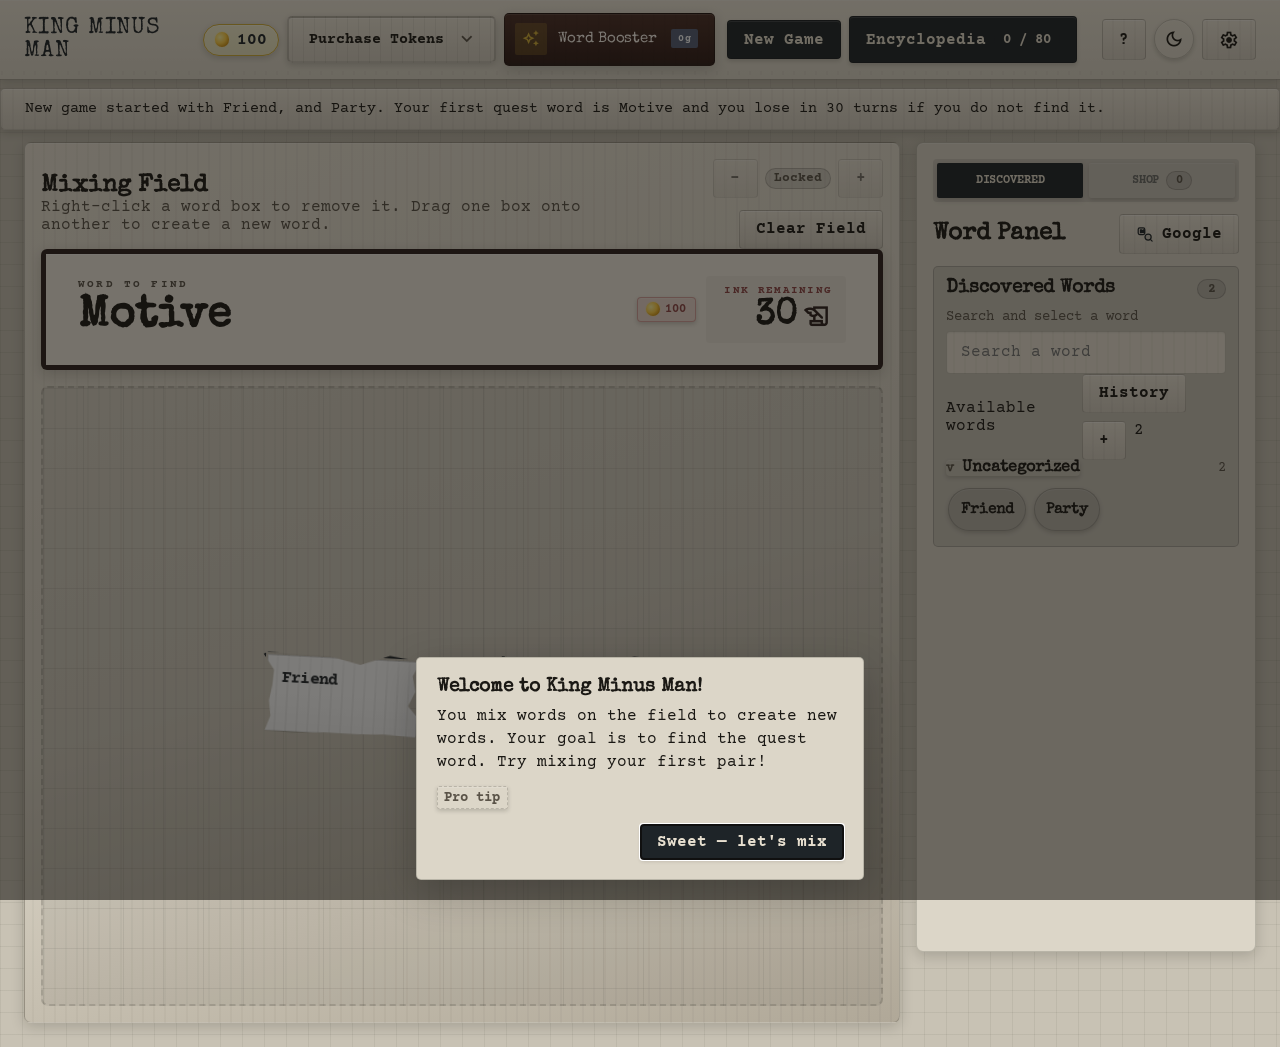
==== wordmath.html @ 6c1fb028 "ye" ====
<!doctype html>
<html lang="en" data-theme="light">
  <head>
    <meta charset="utf-8">
    <meta name="viewport" content="width=device-width, initial-scale=1">
    <title data-i18n="doc.title">King Minus Man</title>
    <link rel="stylesheet" href="./wordmath_styles.css">
  </head>
  <body>
    <script>
      (function() {
        var t = localStorage.getItem('wordmath-theme') || 'light';
        document.documentElement.dataset.theme = t;
        var paper = localStorage.getItem('wordmath-tile-paper');
        if (paper === 'classic') paper = 'vanilla';
        if (!paper) paper = 'receipt';
        var allowed = { vanilla:1, sticky:1, index:1, receipt:1, clip:1, kraft:1 };
        document.documentElement.dataset.tilePaper = allowed[paper] ? paper : 'receipt';
      })();
    </script>

    <div class="app-sticky-top">
      <header class="topbar">
        <div class="topbar-brand">
          <h1 data-i18n="topbar.brandTitle">King Minus Man</h1>
        </div>
        <div class="topbar-main">
          <div class="gameplay-actions-bar" aria-label="Purchases">
            <div class="coin-counter topbar-coin-counter" aria-label="Your coins">
              <span class="coin-counter-icon" aria-hidden="true"></span>
              <span class="coin-counter-value" data-topbar-coin-count>0</span>
            </div>
            <div class="purchase-tokens-root" data-purchase-tokens-root>
              <button type="button" class="purchase-tokens-trigger" data-action="toggle-purchase-tokens" aria-expanded="false" aria-haspopup="listbox" id="purchase-tokens-trigger">
                <span class="purchase-tokens-trigger-label" data-i18n="topbar.purchaseTokens">Purchase Tokens</span>
                <span class="material-symbols-outlined purchase-tokens-chevron" aria-hidden="true">expand_more</span>
              </button>
              <div class="purchase-tokens-menu" data-purchase-tokens-menu role="listbox" aria-labelledby="purchase-tokens-trigger" hidden></div>
            </div>
            <button type="button" class="word-booster-top-btn" data-action="buy-word-booster">
              <span class="word-booster-icon-wrap" aria-hidden="true">
                <span class="material-symbols-outlined word-booster-sparkle" style="font-variation-settings: 'FILL' 1;">auto_awesome</span>
              </span>
              <span class="word-booster-top-label" data-i18n="topbar.wordBooster">Word Booster</span>
              <span class="word-booster-cost-badge" data-word-booster-cost>70g</span>
            </button>
          </div>
          <nav class="topbar-nav">
            <button type="button" data-action="reset" data-i18n="topbar.newGame">New Game</button>
            <button type="button" class="encyclopedia-button" data-action="open-encyclopedia">
              <span data-i18n="topbar.encyclopediaLabel">Encyclopedia</span>
              <span class="encyclopedia-count" data-encyclopedia-count>0 / 80</span>
            </button>
          </nav>
        </div>
        <div class="topbar-actions">
          <button type="button" class="ghost-button tutorial-help-btn" data-action="open-tutorial-help" aria-label="Tips and tutorials">?</button>
          <button type="button" class="theme-toggle" data-action="toggle-theme" data-i18n-aria="topbar.themeToggle" aria-label="Toggle theme">
            <span class="material-symbols-outlined">dark_mode</span>
          </button>
          <button type="button" class="ghost-button" data-action="open-settings" aria-label="Settings">
            <span class="material-symbols-outlined" style="font-size:20px;vertical-align:middle;">settings</span>
          </button>
        </div>
      </header>

      <div class="status-pill" data-status data-state="ok" data-i18n="status.initial">
        Drop a word onto the field to start mixing.
      </div>

      <div class="token-dock-outer" data-token-dock-outer hidden>
        <div class="token-dock-inner">
          <div class="token-dock-head">
            <span class="token-dock-label" data-i18n="tokenDock.label">Tokens</span>
            <span class="token-tooltip token-tooltip--dock">
              <span class="token-tooltip-trigger" tabindex="0" aria-describedby="usable-tokens-tooltip" data-i18n="tokenDock.howLink">How tokens work</span>
              <span class="token-tooltip-bubble" id="usable-tokens-tooltip" role="tooltip" data-i18n="tokenDock.tooltip">Drag onto a word on the field. The 2, 3, 4, and 5 tokens make a mix take the 2nd, 3rd, 4th, or 5th result instead of the 1st. Ban Word removes the first result—so that outcome is not produced.</span>
            </span>
          </div>
          <div class="token-dock" data-token-dock></div>
        </div>
      </div>
    </div>

    <main class="game-shell">
      <section class="main-layout">
        <section class="panel playfield-panel">
          <div class="panel-head">
            <div class="playfield-heading">
              <div>
                <h2 data-i18n="playfield.heading">Mixing Field</h2>
                <p class="muted" data-i18n="playfield.hint">Right-click a word box to remove it. Drag one box onto another to create a new word.</p>
              </div>
            </div>
            <div class="playfield-actions">
              <div class="playfield-zoom-controls" data-playfield-zoom-controls aria-label="Playfield zoom controls">
                <button type="button" class="ghost-button" data-action="zoom-out" data-i18n-aria="playfield.zoomOut" aria-label="Zoom out">-</button>
                <span class="section-count playfield-zoom-pill" data-playfield-zoom-value>100%</span>
                <button type="button" class="ghost-button" data-action="zoom-in" data-i18n-aria="playfield.zoomIn" aria-label="Zoom in">+</button>
              </div>
              <button type="button" class="ghost-button" data-action="clear-field" data-i18n="playfield.clear">Clear Field</button>
            </div>
          </div>

          <div class="quest-manuscript-shell">
            <div class="quest-manuscript-frame">
              <section class="quest-strip quest-manuscript-plate" data-quest-strip-root data-mode="play" aria-label="Current quest">
                <div class="quest-strip-play" data-quest-panel-play>
                  <div class="quest-manuscript-left">
                    <p class="quest-label-manuscript" data-i18n="quest.objectiveLabel">Word to Find</p>
                    <strong class="quest-word" data-quest-word data-i18n="quest.loading">Loading...</strong>
                  </div>
                  <div class="quest-strip-play-right">
                    <button type="button" class="quest-buy-turn-button" data-action="buy-quest-turn" hidden>
                      <span class="quest-buy-turn-coin" aria-hidden="true"></span>
                      <span class="quest-buy-turn-label" data-quest-buy-turn-label></span>
                    </button>
                    <div class="quest-countdown-panel quest-countdown-manuscript" data-quest-ink-panel>
                      <p class="quest-label-ink" data-i18n="quest.inkLabel">Ink Remaining</p>
                      <div class="quest-ink-row">
                        <strong class="quest-countdown" data-quest-countdown>0</strong>
                        <span class="material-symbols-outlined quest-ink-icon" aria-hidden="true">history_edu</span>
                      </div>
                    </div>
                  </div>
                </div>
                <div class="quest-strip-stage" data-quest-panel-stage hidden>
                  <div class="quest-strip-stage-inner">
                    <p class="quest-label-manuscript" data-i18n="stageAdvance.bannerLabel">Stage clear</p>
                    <div class="quest-stage-advance-title" data-stage-advance-banner-title></div>
                    <div class="quest-stage-advance-body" data-stage-advance-banner-body></div>
                    <div class="quest-stage-advance-next" data-stage-advance-banner-next></div>
                    <div class="quest-stage-advance-tokens" data-stage-advance-banner-tokens></div>
                    <div class="quest-stage-advance-actions">
                      <button type="button" class="ghost-button" data-action="stage-advance-back" data-i18n="stageAdvance.back" hidden>Back</button>
                      <button type="button" data-action="stage-advance-next" data-i18n="stageAdvance.next">Next</button>
                    </div>
                  </div>
                </div>
              </section>
            </div>
          </div>

          <div class="playfield" data-playfield>
            <div class="playfield-surface" data-playfield-surface>
            </div>
            <div class="playfield-empty" data-empty-message data-i18n="playfield.empty">
              Drag a starter or discovered word here.
            </div>
          </div>
        </section>

        <aside class="panel sidebar">
          <div class="sidebar-tabs" role="tablist" aria-label="Sidebar panels">
            <button type="button" class="sidebar-tab" data-action="open-word-tab" data-sidebar-tab="words" role="tab" aria-selected="true" data-i18n="sidebar.tabDiscovered">
              Discovered
            </button>
            <button type="button" class="sidebar-tab" data-action="open-upgrades-tab" data-sidebar-tab="upgrades" role="tab" aria-selected="false">
              <span data-i18n="sidebar.tabShop">Shop</span>
              <span class="section-count" data-upgrade-count>0</span>
            </button>
          </div>

          <div class="section-title-row sidebar-title-row">
            <h2 data-sidebar-title data-i18n="sidebar.wordPanelTitle">Word Panel</h2>
            <button type="button" class="ghost-button google-button" data-action="toggle-google-pick" aria-pressed="false" data-i18n-title="sidebar.googleTitle" title="Click, then pick a word to search Google">
              <span class="google-glyph" aria-hidden="true">
                <svg viewBox="0 0 24 24" focusable="false">
                  <rect x="3" y="4" width="9" height="9" rx="2"></rect>
                  <path d="M6.2 10.3V6.6h1.3l1.3 2.1 1.3-2.1h1.3v3.7h-1V8.2l-1.2 1.9H8.4L7.2 8.2v2.1Z"></path>
                  <circle cx="16.5" cy="16.5" r="4.2"></circle>
                  <path d="M19.6 19.6 22 22"></path>
                </svg>
              </span>
              <span data-i18n="sidebar.googleLabel">Google</span>
            </button>
          </div>

          <section class="sidebar-section" data-sidebar-panel="words" role="tabpanel">
            <div class="section-title-row">
              <h3 data-i18n="sidebar.discoveredHeading">Discovered Words</h3>
              <span class="section-count" data-discovered-count>0</span>
            </div>
            <label class="search-label" for="word-search" data-i18n="sidebar.searchLabel">Search and select a word</label>
            <input id="word-search" type="search" autocomplete="off" data-word-search data-i18n-placeholder="sidebar.searchPlaceholder" placeholder="Search a word">
            <div class="list-summary">
              <span data-i18n="sidebar.availableLabel">Available words</span>
              <div class="topbar-actions">
                <button type="button" class="ghost-button" data-action="open-history" data-i18n="sidebar.matchHistoryButton">History</button>
                <button type="button" class="ghost-button" data-action="add-category">+</button>
                <span data-available-count>2</span>
              </div>
            </div>
            <div class="word-list" data-word-list></div>
            <section class="garbage-panel" data-garbage-panel hidden>
              <div class="section-title-row">
                <div>
                  <h3 data-i18n="garbage.title">Recycler</h3>
                  <p class="muted garbage-copy" data-i18n="garbage.hint">Drag words to remove them. Gain tokens as reward</p>
                </div>
                <span class="section-count" data-garbage-progress>0/5</span>
              </div>
              <div class="garbage-bin" data-garbage-bin>
                <div class="garbage-bin-title" data-i18n="garbage.binTitle">Recycler</div>
                <div class="garbage-bin-text"></div>
              </div>
            </section>
          </section>

          <section class="sidebar-section" data-sidebar-panel="upgrades" role="tabpanel" hidden>
            <div class="section-title-row">
              <div>
                <h3 data-i18n="sidebar.shopHeading">Shop</h3>
                <p class="muted upgrade-panel-copy" data-i18n="sidebar.shopHint">Buy upgrades that persist through game stages</p>
              </div>
              <span class="section-count" data-upgrade-coin-count>0 coins</span>
            </div>
            <div class="upgrade-list" data-upgrade-list>
              <p class="source-word-empty" data-i18n="sidebar.shopLoading">Loading shop...</p>
            </div>
          </section>
        </aside>
      </section>
    </main>

    <div class="modal-backdrop" data-encyclopedia-modal hidden>
      <section class="modal-card" role="dialog" aria-modal="true" data-i18n-aria="modal.encyclopediaTitle">
        <div class="modal-head">
          <div class="modal-head-spacer" aria-hidden="true"></div>
          <button type="button" class="ghost-button" data-action="close-encyclopedia" data-i18n="modal.close">Close</button>
        </div>
        <div class="encyclopedia-grid" data-encyclopedia-grid></div>
      </section>
    </div>

    <div class="modal-backdrop" data-history-modal hidden>
      <section class="modal-card" role="dialog" aria-modal="true" aria-labelledby="history-title">
        <div class="modal-head">
          <div>
            <h2 id="history-title" data-i18n="modal.historyTitle">Match History</h2>
          </div>
          <div class="topbar-actions">
            <button type="button" class="ghost-button" data-action="toggle-history-sort" data-i18n="modal.historySort">Sort by Result</button>
            <button type="button" class="ghost-button" data-action="close-history" data-i18n="modal.close">Close</button>
          </div>
        </div>
        <div class="history-list" data-history-list></div>
      </section>
    </div>

    <div class="modal-backdrop" data-genealogy-modal hidden>
      <section class="modal-card genealogy-modal-card" role="dialog" aria-modal="true" aria-labelledby="genealogy-title">
        <div class="modal-head">
          <div>
            <h2 id="genealogy-title" data-genealogy-title>Genealogy</h2>
            <p class="muted" data-genealogy-subtitle></p>
          </div>
          <button type="button" class="ghost-button" data-action="close-genealogy" data-i18n="modal.close">Close</button>
        </div>
        <div class="genealogy-body" data-genealogy-body></div>
      </section>
    </div>

    <div class="modal-backdrop" data-settings-modal hidden>
      <section class="modal-card settings-modal-card" role="dialog" aria-modal="true" aria-labelledby="settings-title">
        <div class="modal-head">
          <div>
            <h2 id="settings-title" data-i18n="modal.settingsTitle">Settings</h2>
          </div>
          <button type="button" class="ghost-button" data-action="close-settings" data-i18n="modal.close">Close</button>
        </div>
        <div class="settings-tile-paper-block">
          <p class="muted" data-i18n="modal.settingsTilePaperLabel">Field word cards</p>
          <div class="settings-tile-paper-radios">
            <label><input type="radio" name="wordmath-tile-paper" value="receipt"> <span data-i18n="settings.tilePaperReceipt">Receipt tear-off</span></label>
            <label><input type="radio" name="wordmath-tile-paper" value="sticky"> <span data-i18n="settings.tilePaperSticky">Sticky scrap</span></label>
            <label><input type="radio" name="wordmath-tile-paper" value="index"> <span data-i18n="settings.tilePaperIndex">Index card</span></label>
            <label><input type="radio" name="wordmath-tile-paper" value="clip"> <span data-i18n="settings.tilePaperClip">Magazine clip</span></label>
            <label><input type="radio" name="wordmath-tile-paper" value="kraft"> <span data-i18n="settings.tilePaperKraft">Kraft scrap</span></label>
            <label><input type="radio" name="wordmath-tile-paper" value="vanilla"> <span data-i18n="settings.tilePaperVanilla">Vanilla</span></label>
          </div>
        </div>
        <div class="settings-sound-block" style="margin-bottom:1rem;">
          <label class="settings-slider-label" for="wordmath-sound-volume" style="display:flex;align-items:center;gap:0.45rem;flex-wrap:wrap;margin:0;">
            <span data-i18n="modal.settingsSoundVolumeLabel">Sound volume</span>
            <span class="settings-sound-volume-value" data-settings-sound-volume-value aria-live="polite">80</span>
            <span aria-hidden="true">%</span>
          </label>
          <input id="wordmath-sound-volume" type="range" min="0" max="100" step="1" value="80" data-settings-sound-volume style="width:100%;max-width:22rem;margin-top:0.35rem;">
        </div>
        <div class="settings-music-block" style="margin-bottom:1rem;">
          <label class="settings-slider-label" for="wordmath-music-volume" style="display:flex;align-items:center;gap:0.45rem;flex-wrap:wrap;margin:0;">
            <span data-i18n="modal.settingsMusicVolumeLabel">Music volume</span>
            <span class="settings-music-volume-value" data-settings-music-volume-value aria-live="polite">50</span>
            <span aria-hidden="true">%</span>
          </label>
          <input id="wordmath-music-volume" type="range" min="0" max="100" step="1" value="50" data-settings-music-volume style="width:100%;max-width:22rem;margin-top:0.35rem;">
        </div>
        <div class="settings-actions">
          <button type="button" data-action="spawn-word" data-i18n="settings.spawnWord">Spawn Word</button>
          <button type="button" data-action="export-save" data-i18n="settings.exportSave">Debug Export Save JSON</button>
          <button type="button" class="ghost-button" data-action="import-save" data-i18n="settings.importSave">Load Saved Game JSON</button>
        </div>
        <input type="file" accept="application/json,.json" data-save-file-input hidden>
      </section>
    </div>

    <div class="modal-backdrop" data-shop-word-booster-modal hidden>
      <section class="modal-card shop-word-booster-card" role="dialog" aria-modal="true" aria-labelledby="shop-word-booster-title">
        <div class="modal-head">
          <div>
            <h2 id="shop-word-booster-title" data-i18n="booster.title">Word Booster</h2>
            <p class="muted" data-i18n="booster.subtitle">Pick 1 of these 10 rolled words to discover it and add it to Available Words.</p>
          </div>
          <button type="button" class="ghost-button" data-action="close-shop-word-booster" data-i18n="booster.fold">Fold</button>
        </div>
        <div class="shop-word-booster-grid" data-shop-word-booster-grid></div>
      </section>
    </div>

    <div class="modal-backdrop" data-broad-choice-modal hidden>
      <section class="modal-card broad-choice-modal-card" role="dialog" aria-modal="true" aria-labelledby="broad-choice-title">
        <div class="modal-head">
          <div>
            <h2 id="broad-choice-title" data-i18n="modal.broadChoiceTitle">Broad Choice</h2>
            <p class="muted" data-i18n="modal.broadChoiceSubtitle">Pick which match to produce. Press Esc to take the first option listed.</p>
          </div>
        </div>
        <div class="broad-choice-grid" data-broad-choice-grid></div>
      </section>
    </div>

    <div class="modal-backdrop" data-quest-loss-modal hidden>
      <section class="modal-card quest-loss-modal-card" role="dialog" aria-modal="true" aria-labelledby="quest-loss-title">
        <div class="modal-head">
          <div>
            <h2 id="quest-loss-title" data-i18n="questLoss.title">You lost!</h2>
            <p class="muted" data-i18n="questLoss.subtitle">The quest timer ran out before you found the target word.</p>
          </div>
        </div>
        <p class="quest-loss-copy"><span data-i18n="questLoss.copyPrefix">You ran out of discoveries before finding</span> <strong data-quest-loss-word>Tree</strong>.</p>
        <div class="settings-actions">
          <button type="button" data-action="quest-try-again" data-i18n="questLoss.tryAgain">Try Again</button>
        </div>
      </section>
    </div>

    <div class="modal-backdrop" data-category-zone-style-modal hidden>
      <section class="modal-card category-zone-style-modal" role="dialog" aria-modal="true" aria-labelledby="category-zone-style-title">
        <div class="modal-head">
          <div>
            <h2 id="category-zone-style-title" data-category-zone-style-title data-i18n="categoryZone.title">Category zone style</h2>
            <p class="muted" data-i18n="categoryZone.subtitle">Radial hue and saturation, brightness, tint strength, and circle radius. Applies to every zone of this category and new drops.</p>
          </div>
          <button type="button" class="ghost-button" data-action="close-category-zone-style" data-i18n="modal.close">Close</button>
        </div>
        <div class="category-zone-style-body">
          <div class="category-zone-wheel-wrap">
            <canvas class="category-zone-wheel" data-category-zone-wheel width="220" height="220" data-i18n-aria="categoryZone.wheelAria" aria-label="Pick hue and saturation"></canvas>
            <p class="muted category-zone-wheel-hint" data-i18n="categoryZone.wheelHint">Center is pale; rim is vivid. Angle is hue.</p>
          </div>
          <div class="category-zone-style-controls">
            <label class="category-zone-slider-label">
              <span data-i18n="categoryZone.brightness">Brightness</span>
              <input type="range" data-category-zone-value-slider min="0" max="100" value="100">
            </label>
            <label class="category-zone-slider-label">
              <span data-i18n="categoryZone.tintOpacity">Tint opacity</span>
              <input type="range" data-category-zone-opacity-slider min="0" max="100" value="22">
            </label>
            <label class="category-zone-slider-label">
              <span data-i18n="categoryZone.radius">Radius (px)</span>
              <input type="range" data-category-zone-radius-slider min="48" max="720" value="304">
            </label>
            <div class="category-zone-preview-row">
              <span class="muted" data-i18n="categoryZone.preview">Preview</span>
              <span class="category-zone-preview-swatch" data-category-zone-preview></span>
            </div>
          </div>
        </div>
        <div class="settings-actions">
          <button type="button" data-action="save-category-zone-style" data-i18n="categoryZone.apply">Apply</button>
        </div>
      </section>
    </div>

    <div class="modal-backdrop" data-quest-win-modal hidden>
      <section class="modal-card quest-win-modal-card" role="dialog" aria-modal="true" aria-labelledby="quest-win-title">
        <div class="modal-head">
          <div>
            <h2 id="quest-win-title" data-i18n="questWin.title">You won!</h2>
            <p class="muted" data-i18n="questWin.subtitle">You cleared every stage and finished the run.</p>
          </div>
        </div>
        <p class="quest-loss-copy" data-i18n="questWin.copy">All six stages complete. Encyclopedia mastered.</p>
        <div class="settings-actions">
          <button type="button" data-action="quest-go-again" data-i18n="questWin.goAgain">Go Again</button>
        </div>
      </section>
    </div>

    <div class="word-panel-context-menu" data-word-panel-context-menu hidden>
      <button type="button" class="word-panel-context-menu-item" data-action="word-panel-view-genealogy">
        <span data-i18n="sidebar.genealogyContext">View genealogy</span>
      </button>
      <button type="button" class="word-panel-context-menu-item" data-action="word-panel-send-recycler" hidden>
        <span data-i18n="sidebar.sendToRecycler">Send to Recycler</span>
      </button>
    </div>

    <script>
      document.querySelector('[data-action="toggle-theme"]').addEventListener('click', function() {
        var html = document.documentElement;
        var next = html.dataset.theme === 'dark' ? 'light' : 'dark';
        html.dataset.theme = next;
        localStorage.setItem('wordmath-theme', next);
        this.querySelector('.material-symbols-outlined').textContent =
          next === 'dark' ? 'light_mode' : 'dark_mode';
      });
    </script>
    <script type="module" src="./wordmath_app.js"></script>
  </body>
</html>
---- wordmath_styles.css ----
/* ========================================================================
   WordMath Mixer — Worn print-shop / receipt scrap theme
   Supports light (default) and dark modes via [data-theme="dark"]
   ======================================================================== */

/* --- Font Faces -------------------------------------------------------- */

@font-face {
  font-family: 'Noto Serif';
  font-style: normal;
  font-weight: 400 700;
  font-stretch: 100%;
  font-display: swap;
  src: url(./fonts/NotoSerif-Variable.woff2) format('woff2');
  unicode-range: U+0000-00FF, U+0131, U+0152-0153, U+02BB-02BC, U+02C6,
    U+02DA, U+02DC, U+0304, U+0308, U+0329, U+2000-206F, U+20AC, U+2122,
    U+2191, U+2193, U+2212, U+2215, U+FEFF, U+FFFD;
}

@font-face {
  font-family: 'Noto Serif';
  font-style: italic;
  font-weight: 900;
  font-stretch: 100%;
  font-display: swap;
  src: url(./fonts/NotoSerif-Italic-Variable.woff2) format('woff2');
  unicode-range: U+0000-00FF, U+0131, U+0152-0153, U+02BB-02BC, U+02C6,
    U+02DA, U+02DC, U+0304, U+0308, U+0329, U+2000-206F, U+20AC, U+2122,
    U+2191, U+2193, U+2212, U+2215, U+FEFF, U+FFFD;
}

@font-face {
  font-family: 'Work Sans';
  font-style: normal;
  font-weight: 300 600;
  font-display: swap;
  src: url(./fonts/WorkSans-Variable.woff2) format('woff2');
  unicode-range: U+0000-00FF, U+0131, U+0152-0153, U+02BB-02BC, U+02C6,
    U+02DA, U+02DC, U+0304, U+0308, U+0329, U+2000-206F, U+20AC, U+2122,
    U+2191, U+2193, U+2212, U+2215, U+FEFF, U+FFFD;
}

/* Special Elite + Courier Prime (local; SIL Open Font License — Google Fonts) */

@font-face {
  font-family: 'Special Elite';
  font-style: normal;
  font-weight: 400;
  font-display: swap;
  src: url(./fonts/SpecialElite-400-latin-ext.woff2) format('woff2');
  unicode-range: U+0100-02BA, U+02BD-02C5, U+02C7-02CC, U+02CE-02D7, U+02DD-02FF,
    U+0304, U+0308, U+0329, U+1D00-1DBF, U+1E00-1E9F, U+1EF2-1EFF, U+2020,
    U+20A0-20AB, U+20AD-20C0, U+2113, U+2C60-2C7F, U+A720-A7FF;
}

@font-face {
  font-family: 'Special Elite';
  font-style: normal;
  font-weight: 400;
  font-display: swap;
  src: url(./fonts/SpecialElite-400-latin.woff2) format('woff2');
  unicode-range: U+0000-00FF, U+0131, U+0152-0153, U+02BB-02BC, U+02C6,
    U+02DA, U+02DC, U+0304, U+0308, U+0329, U+2000-206F, U+20AC, U+2122,
    U+2191, U+2193, U+2212, U+2215, U+FEFF, U+FFFD;
}

@font-face {
  font-family: 'Courier Prime';
  font-style: italic;
  font-weight: 400;
  font-display: swap;
  src: url(./fonts/CourierPrime-Italic-400-latin-ext.woff2) format('woff2');
  unicode-range: U+0100-02BA, U+02BD-02C5, U+02C7-02CC, U+02CE-02D7, U+02DD-02FF,
    U+0304, U+0308, U+0329, U+1D00-1DBF, U+1E00-1E9F, U+1EF2-1EFF, U+2020,
    U+20A0-20AB, U+20AD-20C0, U+2113, U+2C60-2C7F, U+A720-A7FF;
}

@font-face {
  font-family: 'Courier Prime';
  font-style: italic;
  font-weight: 400;
  font-display: swap;
  src: url(./fonts/CourierPrime-Italic-400-latin.woff2) format('woff2');
  unicode-range: U+0000-00FF, U+0131, U+0152-0153, U+02BB-02BC, U+02C6,
    U+02DA, U+02DC, U+0304, U+0308, U+0329, U+2000-206F, U+20AC, U+2122,
    U+2191, U+2193, U+2212, U+2215, U+FEFF, U+FFFD;
}

@font-face {
  font-family: 'Courier Prime';
  font-style: normal;
  font-weight: 400;
  font-display: swap;
  src: url(./fonts/CourierPrime-400-latin-ext.woff2) format('woff2');
  unicode-range: U+0100-02BA, U+02BD-02C5, U+02C7-02CC, U+02CE-02D7, U+02DD-02FF,
    U+0304, U+0308, U+0329, U+1D00-1DBF, U+1E00-1E9F, U+1EF2-1EFF, U+2020,
    U+20A0-20AB, U+20AD-20C0, U+2113, U+2C60-2C7F, U+A720-A7FF;
}

@font-face {
  font-family: 'Courier Prime';
  font-style: normal;
  font-weight: 400;
  font-display: swap;
  src: url(./fonts/CourierPrime-400-latin.woff2) format('woff2');
  unicode-range: U+0000-00FF, U+0131, U+0152-0153, U+02BB-02BC, U+02C6,
    U+02DA, U+02DC, U+0304, U+0308, U+0329, U+2000-206F, U+20AC, U+2122,
    U+2191, U+2193, U+2212, U+2215, U+FEFF, U+FFFD;
}

@font-face {
  font-family: 'Courier Prime';
  font-style: normal;
  font-weight: 700;
  font-display: swap;
  src: url(./fonts/CourierPrime-700-latin-ext.woff2) format('woff2');
  unicode-range: U+0100-02BA, U+02BD-02C5, U+02C7-02CC, U+02CE-02D7, U+02DD-02FF,
    U+0304, U+0308, U+0329, U+1D00-1DBF, U+1E00-1E9F, U+1EF2-1EFF, U+2020,
    U+20A0-20AB, U+20AD-20C0, U+2113, U+2C60-2C7F, U+A720-A7FF;
}

@font-face {
  font-family: 'Courier Prime';
  font-style: normal;
  font-weight: 700;
  font-display: swap;
  src: url(./fonts/CourierPrime-700-latin.woff2) format('woff2');
  unicode-range: U+0000-00FF, U+0131, U+0152-0153, U+02BB-02BC, U+02C6,
    U+02DA, U+02DC, U+0304, U+0308, U+0329, U+2000-206F, U+20AC, U+2122,
    U+2191, U+2193, U+2212, U+2215, U+FEFF, U+FFFD;
}

@font-face {
  font-family: 'Material Symbols Outlined';
  font-style: normal;
  font-weight: 400;
  font-display: block;
  src: url(./fonts/MaterialSymbolsOutlined.woff2) format('woff2');
}

.material-symbols-outlined {
  font-family: 'Material Symbols Outlined';
  font-weight: normal;
  font-style: normal;
  font-size: 24px;
  line-height: 1;
  letter-spacing: normal;
  text-transform: none;
  display: inline-block;
  white-space: nowrap;
  word-wrap: normal;
  direction: ltr;
  -webkit-font-feature-settings: 'liga';
  -webkit-font-smoothing: antialiased;
  font-variation-settings: 'FILL' 0, 'wght' 400, 'GRAD' 0, 'opsz' 24;
}

/* --- Design Tokens (Light Theme) --------------------------------------- */

:root {
  --font-headline: 'Special Elite', 'Courier New', Courier, monospace;
  --font-body: 'Courier Prime', ui-monospace, 'Cascadia Mono', 'Consolas', monospace;

  --paper-ruled: repeating-linear-gradient(
    90deg,
    transparent 0 5px,
    rgba(0, 0, 0, 0.055) 5px 6px,
    transparent 6px 11px
  );

  --bg: #c8c2b4;
  --surface: #dcd6c8;
  --surface-high: #cfc8b8;
  --surface-dim: #b0a898;
  --surface-bright: #ebe4d6;
  --surface-container: #d4cdc0;

  --primary: #1e2428;
  --primary-soft: rgba(30, 36, 40, 0.55);
  --primary-faint: rgba(30, 36, 40, 0.1);
  --on-primary: #e8e0d0;

  --text: #1a1814;
  --text-muted: #5a5348;

  --accent: #8a6b32;
  --accent-soft: rgba(138, 107, 50, 0.22);
  --accent-bright: #a6833e;

  --secondary: #2d4a28;
  --secondary-container: #9db892;

  --error: #8b2323;
  --error-soft: rgba(139, 35, 35, 0.12);

  --tertiary: #3a2520;
  --tertiary-text: #e8d5cf;

  --border: rgba(26, 24, 20, 0.18);
  --border-strong: rgba(26, 24, 20, 0.38);

  --shadow-color: rgba(18, 16, 12, 0.18);
  --shadow: 0 2px 6px var(--shadow-color);
  --shadow-md: 0 4px 14px var(--shadow-color);
  --shadow-lg: 0 10px 28px rgba(18, 16, 12, 0.22);

  --panel-bg: var(--surface);
  --panel-raised: var(--surface-bright);

  --quest-bg: var(--primary);
  --quest-text: #b8c6de;
  --quest-countdown-color: #ffd98b;
  --quest-border: rgba(255, 255, 255, 0.1);

  --good-bg: #c5d4b8;
  --good-border: #4a6b3e;
  --bad-bg: #d4b8b8;
  --bad-border: #8b3a3a;
  --reward-bg: #c4bac8;
  --reward-border: #5c4a72;

  --tile-bg: var(--surface-bright);
  --tile-border: rgba(27, 38, 59, 0.08);
  --tile-shadow: 0 6px 18px rgba(27, 29, 14, 0.1);
  --tile-text: var(--primary);
  --tile-tagged-bg: var(--tertiary);
  --tile-tagged-border: #d89a52;
  --tile-tagged-text: var(--tertiary-text);

  --tile-broad-border: #0f766e;
  --tile-broad-glow: rgba(15, 118, 110, 0.32);
  --tile-broad-tint: rgba(13, 148, 136, 0.18);

  --coin-bg: linear-gradient(180deg, #f5f0d0, #ebe5c0);
  --coin-border: #d4af37;
  --coin-text: var(--primary);

  --token-bg: linear-gradient(180deg, #ede6fa, #ddd4f5);
  --token-border: #b0a0d8;
  --token-text: #3a2070;
  --token-chip-bg: rgba(60, 30, 120, 0.1);

  --modal-backdrop: rgba(18, 16, 12, 0.55);

  --playfield-bg: rgba(26, 24, 20, 0.06);
  --playfield-border: rgba(26, 24, 20, 0.14);
  --playfield-grid-line: rgba(26, 24, 20, 0.07);
  --playfield-hover-border: var(--primary);

  --garbage-bg: linear-gradient(180deg, #f0e8d0, #e8dfc0);
  --garbage-border: #c4a060;

  --negative-bg: linear-gradient(180deg, #e8eaf4, #d8daea);
  --negative-border: #8090c0;
  --negative-slot-bg: rgba(27, 38, 59, 0.04);

  --sidebar-bg: var(--surface);

  --input-bg: var(--surface-bright);
  --input-border: var(--border);

  --manuscript-frame: #2c201c;
  --manuscript-inner: #f2ebe0;
  --manuscript-target: #1a1814;
  --manuscript-ink-label: #8f4545;
  --manuscript-gradient: linear-gradient(135deg, rgba(138, 107, 50, 0.15), transparent 55%);

  --radius-sm: 2px;
  --radius: 4px;
  --radius-lg: 5px;
  --radius-xl: 6px;
  --radius-2xl: 7px;
  --radius-full: 999px;
}

/* --- Dark Theme -------------------------------------------------------- */

[data-theme="dark"] {
  --paper-ruled: repeating-linear-gradient(
    90deg,
    transparent 0 5px,
    rgba(255, 255, 255, 0.07) 5px 6px,
    transparent 6px 11px
  );

  --bg: #0c0b09;
  --surface: #141210;
  --surface-high: #1c1915;
  --surface-dim: #080706;
  --surface-bright: #252220;
  --surface-container: #1a1714;

  --primary: #c4b8a8;
  --primary-soft: rgba(196, 184, 168, 0.45);
  --primary-faint: rgba(196, 184, 168, 0.08);
  --on-primary: #1a1612;

  --text: #e5dfd4;
  --text-muted: #958e80;

  --accent: #b8924a;
  --accent-soft: rgba(184, 146, 74, 0.18);
  --accent-bright: #c9a355;

  --secondary: #6b9a62;
  --secondary-container: #1a2917;

  --error: #d48888;
  --error-soft: rgba(212, 136, 136, 0.12);

  --tertiary: #3d2820;
  --tertiary-text: #ddc8c0;

  --border: #3a362f;
  --border-strong: #8a7a5c;

  --shadow-color: rgba(0, 0, 0, 0.45);
  --shadow: 0 2px 8px var(--shadow-color);
  --shadow-md: 0 4px 14px var(--shadow-color);
  --shadow-lg: 0 14px 32px var(--shadow-color);

  --panel-bg: var(--surface);
  --panel-raised: var(--surface-high);

  --quest-bg: #1a1712;
  --quest-text: #b5aea2;
  --quest-countdown-color: #c9a355;
  --quest-border: #4a4338;

  --good-bg: #152218;
  --good-border: #3d6b45;
  --bad-bg: #281618;
  --bad-border: #7a4548;
  --reward-bg: #231f28;
  --reward-border: #6b5a8a;

  --tile-bg: linear-gradient(180deg, #24314a, #192231);
  --tile-border: #405479;
  --tile-shadow: 0 12px 24px rgba(0, 0, 0, 0.3);
  --tile-text: #eef2f7;
  --tile-tagged-bg: linear-gradient(180deg, #5a3a22, #302113);
  --tile-tagged-border: #d89a52;
  --tile-tagged-text: #ffd9ac;

  --tile-broad-border: #2dd4bf;
  --tile-broad-glow: rgba(45, 212, 191, 0.38);
  --tile-broad-tint: rgba(45, 212, 191, 0.14);

  --coin-bg: linear-gradient(180deg, rgba(76, 59, 10, 0.95), rgba(45, 35, 7, 0.98));
  --coin-border: #6b5a1f;
  --coin-text: #eef2f7;

  --token-bg: linear-gradient(180deg, #3a2d63, #241c43);
  --token-border: #6b5ac4;
  --token-text: #d6cdfb;
  --token-chip-bg: rgba(11, 13, 20, 0.35);

  --modal-backdrop: rgba(0, 0, 0, 0.62);

  --playfield-bg: #100e0c;
  --playfield-border: #3a362f;
  --playfield-grid-line: rgba(255, 255, 255, 0.035);
  --playfield-hover-border: var(--border-strong);

  --garbage-bg: linear-gradient(180deg, #261f16, #1a1712);
  --garbage-border: #6f5c3a;

  --negative-bg: linear-gradient(180deg, rgba(38, 50, 75, 0.98), rgba(24, 31, 47, 0.98));
  --negative-border: #6f86b7;
  --negative-slot-bg: rgba(15, 22, 36, 0.86);

  --sidebar-bg: var(--surface);

  --input-bg: #11161f;
  --input-border: var(--border);

  --manuscript-frame: #8a7350;
  --manuscript-inner: #1c1915;
  --manuscript-target: #e5dfd4;
  --manuscript-ink-label: #c08080;
  --manuscript-gradient: linear-gradient(135deg, rgba(184, 146, 74, 0.1), transparent 55%);
}

/* --- Reset & Base ------------------------------------------------------ */

*,
*::before,
*::after {
  box-sizing: border-box;
}

body {
  margin: 0;
  min-height: 100vh;
  background-color: var(--bg);
  background-image:
    linear-gradient(rgba(26, 24, 20, 0.06) 1px, transparent 1px),
    linear-gradient(90deg, rgba(26, 24, 20, 0.06) 1px, transparent 1px),
    radial-gradient(ellipse 120% 80% at 50% -20%, rgba(60, 52, 40, 0.14), transparent 55%);
  background-size: 22px 22px, 22px 22px, 100% 100%;
  color: var(--text);
  font-family: var(--font-body);
  font-weight: 400;
  -webkit-font-smoothing: antialiased;
}

[data-theme="dark"] body {
  background-image:
    linear-gradient(rgba(255, 255, 255, 0.03) 1px, transparent 1px),
    linear-gradient(90deg, rgba(255, 255, 255, 0.03) 1px, transparent 1px),
    radial-gradient(ellipse 100% 60% at 50% 0%, rgba(90, 70, 40, 0.12), transparent 45%);
  background-size: 22px 22px, 22px 22px, 100% 100%;
  background-color: var(--bg);
}

button,
input {
  font: inherit;
}

h1, h2, h3, h4 {
  font-family: var(--font-headline);
  margin: 0;
}

p {
  margin: 0;
}

/* --- Layout ------------------------------------------------------------ */

.game-shell {
  max-width: 1420px;
  margin: 0 auto;
  padding: 0 1.5rem 1.5rem;
}

.main-layout {
  display: grid;
  grid-template-columns: minmax(0, 1fr) 340px;
  gap: 1rem;
}

/* Header + status pill stick together while the page scrolls */
.app-sticky-top {
  position: sticky;
  top: 0;
  z-index: 50;
  background-color: rgba(200, 194, 180, 0.92);
  background-image:
    linear-gradient(rgba(26, 24, 20, 0.05) 1px, transparent 1px),
    linear-gradient(90deg, rgba(26, 24, 20, 0.05) 1px, transparent 1px);
  background-size: 22px 22px;
  backdrop-filter: blur(6px);
}

[data-theme="dark"] .app-sticky-top {
  background-color: rgba(12, 11, 9, 0.92);
  background-image:
    linear-gradient(rgba(255, 255, 255, 0.025) 1px, transparent 1px),
    linear-gradient(90deg, rgba(255, 255, 255, 0.025) 1px, transparent 1px);
}

/* --- Top Bar ----------------------------------------------------------- */

.topbar {
  display: grid;
  grid-template-columns: minmax(0, 1fr) auto minmax(0, 1fr);
  align-items: center;
  column-gap: 1rem;
  row-gap: 0.5rem;
  padding: 0.8rem 1.5rem;
  background:
    var(--paper-ruled),
    linear-gradient(to bottom, var(--surface-bright) 0%, var(--surface) 100%);
  background-size: 11px 4px, 100% 100%;
  background-position: center calc(100% - 4px), 0 0;
  background-repeat: repeat-x, no-repeat;
  border-bottom: 1px solid var(--border);
  box-shadow:
    0 1px 0 rgba(255, 255, 255, 0.18) inset,
    0 2px 8px var(--shadow-color);
}

.topbar-brand {
  justify-self: start;
}

.topbar-main {
  display: flex;
  align-items: center;
  flex-wrap: wrap;
  gap: 0.65rem 0.75rem;
  justify-content: center;
  justify-self: center;
  min-width: 0;
  max-width: 100%;
}

.topbar-brand h1 {
  font-style: normal;
  font-weight: 400;
  font-size: 1.45rem;
  color: var(--primary);
  letter-spacing: 0.04em;
  text-transform: uppercase;
}

.topbar-nav {
  display: flex;
  align-items: center;
  gap: 0.5rem;
}

.topbar h1,
.panel h2,
.panel h3 {
  margin: 0;
}

.subtitle,
.muted {
  color: var(--text-muted);
}

.subtitle {
  margin: 0.4rem 0 0;
  max-width: 760px;
}

.topbar-actions {
  display: flex;
  flex-wrap: wrap;
  gap: 0.5rem;
  justify-self: end;
}

.encyclopedia-button {
  display: inline-flex;
  align-items: center;
  gap: 0.5rem;
}

.encyclopedia-count {
  display: inline-flex;
  align-items: center;
  min-height: 1.6rem;
  padding: 0 0.55rem;
  border-radius: var(--radius-full);
  background: var(--primary-faint);
  font-size: 0.85rem;
  font-weight: 700;
}

/* --- Buttons ----------------------------------------------------------- */

button {
  border: 1px solid rgba(0, 0, 0, 0.18);
  border-radius: var(--radius);
  padding: 0.6rem 1rem;
  font-weight: 700;
  cursor: pointer;
  color: var(--on-primary);
  background: var(--primary);
  transition: filter 100ms ease, transform 80ms ease;
  font-family: var(--font-body);
  box-shadow:
    0 1px 0 rgba(255, 255, 255, 0.12) inset,
    0 2px 4px var(--shadow-color);
}

[data-theme="dark"] button {
  border-color: rgba(255, 255, 255, 0.1);
  box-shadow:
    0 1px 0 rgba(255, 255, 255, 0.06) inset,
    0 2px 6px var(--shadow-color);
}

button:hover {
  filter: brightness(1.1);
}

button:active {
  transform: translateY(1px);
}

button:disabled {
  opacity: 0.55;
  cursor: not-allowed;
}

.ghost-button {
  background:
    var(--paper-ruled),
    linear-gradient(180deg, var(--surface-bright) 0%, var(--surface-container) 100%);
  background-size: 11px 4px, 100% 100%;
  background-position: center calc(100% - 3px), 0 0;
  border: 1px solid var(--border);
  color: var(--text);
  box-shadow: 0 1px 0 rgba(255, 255, 255, 0.35) inset;
}

[data-theme="dark"] .ghost-button {
  background:
    var(--paper-ruled),
    linear-gradient(180deg, var(--surface-bright) 0%, var(--surface-high) 100%);
  background-size: 11px 4px, 100% 100%;
  background-position: center calc(100% - 3px), 0 0;
  box-shadow: 0 1px 0 rgba(255, 255, 255, 0.05) inset;
}

/* --- Inputs ------------------------------------------------------------ */

input {
  width: 100%;
  border: 1px solid var(--input-border);
  border-radius: var(--radius);
  padding: 0.7rem 0.9rem;
  color: var(--text);
  background:
    var(--paper-ruled),
    var(--input-bg);
  background-size: 11px 4px, 100% 100%;
  background-position: center calc(100% - 3px), 0 0;
  font-family: var(--font-body);
  box-shadow: inset 0 1px 2px rgba(0, 0, 0, 0.06);
}

[data-theme="dark"] input {
  box-shadow: inset 0 1px 3px rgba(0, 0, 0, 0.35);
}

input:focus {
  outline: 2px solid var(--accent);
  outline-offset: -1px;
}

/* --- Status Pill ------------------------------------------------------- */

.status-pill {
  box-sizing: border-box;
  max-width: 1420px;
  margin: 0.5rem auto 0.75rem;
  padding: 0.7rem 1.5rem;
  border-radius: var(--radius-lg);
  border: 1px solid var(--border);
  background:
    var(--paper-ruled),
    linear-gradient(180deg, var(--surface-bright) 0%, var(--surface-container) 100%);
  background-size: 11px 4px, 100% 100%;
  background-position: center calc(100% - 4px), 0 0;
  font-size: 0.92rem;
  color: var(--text);
  box-shadow:
    0 1px 0 rgba(255, 255, 255, 0.25) inset,
    0 3px 10px var(--shadow-color);
}

.status-pill[data-state="success"] {
  background: var(--good-bg);
  border-color: var(--good-border);
}

.status-pill[data-state="reward"] {
  background: var(--reward-bg);
  border-color: var(--reward-border);
}

.status-pill[data-state="error"] {
  background: var(--bad-bg);
  border-color: var(--bad-border);
}

/* --- Token dock (under status pill, sticky with top bar) --------------- */

.token-dock-outer {
  box-sizing: border-box;
  max-width: 1420px;
  margin: 0 auto 0.65rem;
  padding: 0 1.5rem;
}

.token-dock-inner {
  display: flex;
  flex-wrap: wrap;
  align-items: center;
  gap: 0.5rem 0.75rem;
  padding: 0.45rem 0.85rem;
  border-radius: var(--radius-lg);
  border: 1px solid var(--border);
  background:
    var(--paper-ruled),
    linear-gradient(180deg, var(--surface-bright) 0%, var(--surface-container) 100%);
  background-size: 11px 4px, 100% 100%;
  background-position: center calc(100% - 3px), 0 0;
  box-shadow:
    0 1px 0 rgba(255, 255, 255, 0.22) inset,
    0 2px 8px var(--shadow-color);
}

[data-theme="dark"] .token-dock-inner {
  background:
    var(--paper-ruled),
    linear-gradient(180deg, var(--surface-bright) 0%, var(--surface-high) 100%);
  background-size: 11px 4px, 100% 100%;
  background-position: center calc(100% - 3px), 0 0;
}

.token-dock-head {
  display: inline-flex;
  align-items: center;
  gap: 0.5rem;
  flex-shrink: 0;
}

.token-dock-label {
  font-size: 0.68rem;
  font-weight: 800;
  text-transform: uppercase;
  letter-spacing: 0.12em;
  color: var(--text-muted);
  font-family: var(--font-body);
}

.token-tooltip--dock .token-tooltip-trigger {
  font-size: 0.72rem;
  font-weight: 700;
}

.token-dock {
  display: flex;
  flex-wrap: wrap;
  align-items: center;
  justify-content: flex-start;
  gap: 0.45rem;
  flex: 1;
  min-width: 0;
}

.token-dock-empty {
  margin: 0;
  font-size: 0.85rem;
  color: var(--text-muted);
}

/* Compact tiles (fixed footprint — avoids stretched “bar” pills) */
.token-dock-pill {
  box-sizing: border-box;
  display: inline-flex;
  flex-direction: column;
  align-items: center;
  justify-content: center;
  gap: 0.1rem;
  width: 2.75rem;
  height: 2.75rem;
  padding: 0.2rem 0.15rem 0.18rem;
  flex: 0 0 auto;
  border-radius: 0.5rem;
  border: 1px solid var(--token-border);
  background: var(--token-bg);
  color: var(--token-text);
  font-family: var(--font-body);
  font-weight: 700;
  cursor: grab;
  box-shadow: 0 1px 2px var(--shadow-color);
  transform: none;
}

.token-dock-pill:hover {
  filter: brightness(1.05);
}

.token-dock-pill:active {
  cursor: grabbing;
  transform: translateY(1px);
}

.token-dock-pill.is-dragging {
  opacity: 0.72;
}

.token-dock-pill-emoji {
  font-size: 1.2rem;
  line-height: 1;
  display: flex;
  align-items: center;
  justify-content: center;
  flex: 1;
  min-height: 0;
}

.token-dock-pill-count {
  font-size: 0.62rem;
  font-weight: 800;
  font-variant-numeric: tabular-nums;
  line-height: 1.15;
  padding: 0.12rem 0.35rem;
  border-radius: 999px;
  background: var(--token-chip-bg);
  flex-shrink: 0;
}

.token-dock-flashing .token-dock-inner {
  animation: token-tab-flash 0.5s ease-in-out 4;
  animation-fill-mode: forwards;
}

/* --- Panel ------------------------------------------------------------- */

.panel {
  background:
    var(--paper-ruled),
    linear-gradient(165deg, var(--panel-raised) 0%, var(--panel-bg) 55%, var(--surface-dim) 100%);
  background-size: 11px 4px, 100% 100%;
  background-position: center calc(100% - 5px), 0 0;
  border: 1px solid var(--border);
  border-radius: var(--radius-2xl);
  padding: 1rem;
  box-shadow:
    0 1px 0 rgba(255, 255, 255, 0.2) inset,
    var(--shadow-md);
}

.panel-head,
.section-title-row,
.list-summary,
.modal-head {
  display: flex;
  justify-content: space-between;
  align-items: center;
  gap: 0.75rem;
}

.modal-head-spacer {
  flex: 1;
  min-width: 0;
}

/* --- Quest Strip ( manuscript plate styles below ) -------------------- */

.quest-strip {
  box-sizing: border-box;
}

.quest-label {
  margin: 0 0 0.2rem;
  color: var(--quest-text);
  font-size: 0.72rem;
  font-weight: 700;
  letter-spacing: 0.15em;
  text-transform: uppercase;
  font-family: var(--font-body);
}

.quest-word,
.quest-countdown {
  display: block;
  font-size: 1.3rem;
  font-family: var(--font-headline);
}

.quest-countdown-panel {
  min-width: 120px;
  padding: 0.6rem 0.85rem;
  border-radius: var(--radius);
  background: rgba(0, 0, 0, 0.2);
  text-align: right;
}

.quest-strip.quest-strip-celebrating {
  animation: quest-strip-celebrate 1.05s ease-out;
}

@keyframes quest-strip-celebrate {
  0% {
    transform: scale(1);
    box-shadow: var(--shadow-lg);
  }
  30% {
    transform: scale(1.015);
    box-shadow:
      0 0 0 1px rgba(255, 217, 139, 0.45),
      0 0 28px rgba(255, 217, 107, 0.28),
      var(--shadow-lg);
  }
  100% {
    transform: scale(1);
    box-shadow: var(--shadow-lg);
  }
}

/* --- Quest Toast ------------------------------------------------------- */

.quest-complete-toast {
  position: fixed;
  top: 1.15rem;
  left: 50%;
  display: grid;
  gap: 0.22rem;
  min-width: min(560px, calc(100vw - 2rem));
  max-width: min(680px, calc(100vw - 2rem));
  padding: 0.95rem 1.15rem;
  border: 1px solid rgba(255, 216, 107, 0.62);
  border-radius: var(--radius-2xl);
  background: linear-gradient(180deg, rgba(54, 40, 10, 0.96), rgba(32, 24, 8, 0.98));
  box-shadow:
    0 24px 42px rgba(0, 0, 0, 0.45),
    0 0 32px rgba(255, 201, 71, 0.16);
  color: #fff5cf;
  pointer-events: none;
  opacity: 0;
  transform: translate(-50%, -18px);
  transition: opacity 180ms ease-out, transform 180ms ease-out;
  z-index: 1000001;
}

.quest-complete-toast[data-visible="true"] {
  opacity: 1;
  transform: translate(-50%, 0);
}

.quest-complete-toast-title {
  color: #ffd86b;
  font-size: 0.82rem;
  font-weight: 800;
  letter-spacing: 0.08em;
  text-transform: uppercase;
}

.quest-complete-toast-body,
.quest-complete-toast-next,
.quest-complete-toast-extra {
  line-height: 1.35;
}

.quest-complete-toast-body {
  font-size: 1rem;
  font-weight: 800;
  color: #fff7de;
}

.quest-complete-toast-next {
  font-size: 0.92rem;
  color: #ffe8a2;
}

.quest-complete-toast-extra {
  margin-top: 0.15rem;
  padding-top: 0.35rem;
  border-top: 1px solid rgba(255, 232, 162, 0.18);
  font-size: 0.84rem;
  color: #f5ddb4;
}

/* --- Quest Fireworks --------------------------------------------------- */

.quest-fireworks-layer {
  position: fixed;
  inset: 0;
  overflow: hidden;
  pointer-events: none;
  z-index: 1000000;
}

.quest-fireworks-layer::before {
  content: "";
  position: absolute;
  inset: 0;
  background: radial-gradient(circle at center, rgba(255, 216, 107, 0.14), transparent 48%);
  opacity: 0;
  animation: quest-fireworks-flash 700ms ease-out forwards;
}

@keyframes quest-fireworks-flash {
  0% { opacity: 0; }
  18% { opacity: 1; }
  100% { opacity: 0; }
}

.quest-firework-burst {
  position: absolute;
  width: 0;
  height: 0;
}

.quest-firework-burst::before {
  content: "";
  position: absolute;
  top: 0;
  left: 0;
  width: 18px;
  height: 18px;
  border-radius: var(--radius-full);
  background: radial-gradient(circle, rgba(255, 245, 207, 0.92), rgba(255, 216, 107, 0.18) 70%, transparent 100%);
  transform: translate(-50%, -50%) scale(0.2);
  opacity: 0;
  animation: quest-firework-core 760ms ease-out var(--particle-delay, 0ms) forwards;
}

@keyframes quest-firework-core {
  0% { opacity: 0; transform: translate(-50%, -50%) scale(0.2); }
  20% { opacity: 1; transform: translate(-50%, -50%) scale(1); }
  100% { opacity: 0; transform: translate(-50%, -50%) scale(1.8); }
}

.quest-firework-particle {
  position: absolute;
  top: 0;
  left: 0;
  width: 5px;
  height: 20px;
  border-radius: var(--radius-full);
  background: var(--particle-color, #ffd86b);
  box-shadow: 0 0 12px var(--particle-color, #ffd86b);
  opacity: 0;
  transform: translate(-50%, -50%) rotate(var(--angle)) translateY(0) scale(0.25);
  animation: quest-firework-particle var(--particle-duration, 900ms) ease-out var(--particle-delay, 0ms) forwards;
}

@keyframes quest-firework-particle {
  0% { opacity: 0; transform: translate(-50%, -50%) rotate(var(--angle)) translateY(0) scale(0.25); }
  15% { opacity: 1; }
  100% { opacity: 0; transform: translate(-50%, -50%) rotate(var(--angle)) translateY(calc(var(--distance) * -1)) scale(0.95); }
}

/* --- Playfield Panel --------------------------------------------------- */

.playfield-panel {
  min-height: 720px;
}

.playfield-heading {
  display: flex;
  flex-wrap: wrap;
  align-items: flex-start;
  gap: 0.8rem;
}

.playfield-actions {
  display: flex;
  flex-wrap: wrap;
  justify-content: flex-end;
  align-items: center;
  gap: 0.75rem;
}

/* --- Gameplay actions bar (Purchase Tokens + Word Booster) ------------- */

.gameplay-actions-bar {
  display: flex;
  align-items: stretch;
  justify-content: space-between;
  gap: 1rem;
  margin: 0.5rem 0 1rem;
  max-width: 56rem;
}

.topbar .gameplay-actions-bar {
  margin: 0;
  max-width: none;
  justify-content: center;
  gap: 0.5rem;
  flex: 0 1 auto;
  align-items: center;
}

.topbar-coin-counter {
  flex-shrink: 0;
}

.topbar .purchase-tokens-root {
  flex: 0 1 14rem;
  min-width: 10rem;
  max-width: 18rem;
}

.purchase-tokens-root {
  position: relative;
  flex: 1 1 0;
  max-width: 22rem;
  min-width: 12rem;
}

.purchase-tokens-trigger {
  width: 100%;
  display: flex;
  align-items: center;
  justify-content: space-between;
  gap: 0.75rem;
  padding: 0.65rem 1rem 0.65rem 1.25rem;
  border-radius: var(--radius-lg);
  border: 2px solid var(--border);
  background:
    var(--paper-ruled),
    linear-gradient(180deg, var(--surface-bright) 0%, var(--surface-container) 100%);
  background-size: 11px 4px, 100% 100%;
  background-position: center calc(100% - 4px), 0 0;
  color: var(--text);
  font-family: var(--font-body);
  font-weight: 700;
  font-size: 0.92rem;
  box-shadow:
    0 1px 0 rgba(255, 255, 255, 0.22) inset,
    var(--shadow);
  cursor: pointer;
  text-align: left;
  transition: border-color 120ms ease, box-shadow 120ms ease;
}

.purchase-tokens-trigger:hover {
  border-color: var(--primary-faint);
  filter: none;
}

.purchase-tokens-root.is-open .purchase-tokens-trigger {
  border-color: var(--primary);
  box-shadow: 0 0 0 2px var(--primary-faint);
}

.purchase-tokens-chevron {
  color: var(--text-muted);
  font-size: 1.35rem;
  transition: transform 160ms ease;
}

.purchase-tokens-root.is-open .purchase-tokens-chevron {
  transform: rotate(180deg);
}

.purchase-tokens-menu {
  position: absolute;
  z-index: 60;
  left: 0;
  right: 0;
  top: calc(100% + 6px);
  max-height: min(70vh, 22rem);
  overflow-y: auto;
  padding: 0.35rem;
  border-radius: var(--radius-lg);
  border: 2px solid var(--border);
  background:
    var(--paper-ruled),
    linear-gradient(180deg, var(--surface-bright) 0%, var(--surface-container) 100%);
  background-size: 11px 4px, 100% 100%;
  background-position: center calc(100% - 4px), 0 0;
  box-shadow:
    0 1px 0 rgba(255, 255, 255, 0.2) inset,
    var(--shadow-lg);
}

.purchase-tokens-menu[hidden] {
  display: none;
}

.purchase-tokens-menu-item {
  width: 100%;
  display: flex;
  align-items: center;
  justify-content: space-between;
  gap: 0.75rem;
  margin: 0;
  margin-bottom: 0.25rem;
  padding: 0.65rem 0.85rem;
  border-radius: var(--radius);
  border: 0;
  background: transparent;
  color: var(--text);
  font-family: var(--font-body);
  font-weight: 600;
  font-size: 0.88rem;
  text-align: left;
  cursor: pointer;
  transition: background 100ms ease;
}

.purchase-tokens-menu-item:last-child {
  margin-bottom: 0;
}

.purchase-tokens-menu-item:hover:not(:disabled) {
  background: var(--primary-faint);
  filter: none;
}

.purchase-tokens-menu-item:disabled {
  opacity: 0.5;
  cursor: not-allowed;
}

.purchase-tokens-menu-item-title {
  flex: 1;
  font-family: var(--font-headline);
}

.purchase-tokens-menu-item-cost {
  flex-shrink: 0;
  padding: 0.2rem 0.5rem;
  border-radius: var(--radius-sm);
  background: rgba(27, 38, 59, 0.08);
  font-size: 0.72rem;
  font-weight: 900;
  letter-spacing: 0.02em;
}

[data-theme="dark"] .purchase-tokens-menu-item-cost {
  background: rgba(255, 255, 255, 0.08);
}

.word-booster-top-btn {
  display: inline-flex;
  align-items: center;
  gap: 0.65rem;
  flex-shrink: 0;
  padding: 0.55rem 1rem 0.55rem 0.65rem;
  border-radius: var(--radius-lg);
  border: 1px solid rgba(0, 0, 0, 0.35);
  border-bottom: 3px solid rgba(0, 0, 0, 0.4);
  background:
    var(--paper-ruled),
    linear-gradient(180deg, #4a2e26 0%, #2e1a16 100%);
  background-size: 11px 4px, 100% 100%;
  background-position: center calc(100% - 3px), 0 0;
  color: #e8d5cf;
  font-family: var(--font-headline);
  font-size: 0.92rem;
  font-weight: 400;
  letter-spacing: 0.03em;
  box-shadow:
    0 1px 0 rgba(255, 255, 255, 0.1) inset,
    var(--shadow-md);
  cursor: pointer;
}

.word-booster-top-btn:hover:not(:disabled) {
  filter: brightness(1.08);
  background:
    var(--paper-ruled),
    linear-gradient(180deg, #5a3a30 0%, #3a221c 100%);
  background-size: 11px 4px, 100% 100%;
  background-position: center calc(100% - 3px), 0 0;
}

.word-booster-top-btn:disabled {
  opacity: 0.55;
  cursor: not-allowed;
}

[data-theme="dark"] .word-booster-top-btn {
  background:
    var(--paper-ruled),
    linear-gradient(180deg, #3d2820 0%, #241812 100%);
  background-size: 11px 4px, 100% 100%;
  background-position: center calc(100% - 3px), 0 0;
  color: #e8d5cf;
}

.word-booster-icon-wrap {
  display: flex;
  align-items: center;
  justify-content: center;
  width: 2rem;
  height: 2rem;
  border-radius: var(--radius-sm);
  background: rgba(212, 175, 55, 0.22);
}

.word-booster-sparkle {
  font-size: 1.1rem;
  color: #d4af37;
}

.word-booster-top-label {
  color: #fef8f0;
  letter-spacing: -0.01em;
}

.word-booster-cost-badge {
  margin-left: 0.25rem;
  padding: 0.2rem 0.45rem;
  border-radius: var(--radius-sm);
  background: #545e76;
  color: #ffffff;
  font-family: var(--font-body);
  font-size: 0.65rem;
  font-weight: 900;
  letter-spacing: 0.04em;
}

/* --- Quest manuscript (Objective plate) -------------------------------- */

.quest-manuscript-shell {
  margin-bottom: 1rem;
  max-width: 56rem;
}

.quest-manuscript-frame {
  position: relative;
  padding: 5px;
  border-radius: var(--radius-xl);
  background: var(--manuscript-frame);
  box-shadow: var(--shadow-md);
}

.quest-manuscript-frame::before {
  content: "";
  position: absolute;
  inset: 5px;
  border-radius: calc(var(--radius-xl) - 4px);
  background: var(--manuscript-gradient);
  pointer-events: none;
  z-index: 0;
}

.quest-manuscript-plate.quest-strip {
  position: relative;
  z-index: 1;
  display: flex;
  justify-content: space-between;
  align-items: center;
  gap: 1.25rem;
  margin: 0;
  padding: 1.35rem 2rem;
  border: 0;
  border-radius: calc(var(--radius-xl) - 6px);
  background: var(--manuscript-inner);
  box-shadow: inset 0 1px 0 rgba(255, 255, 255, 0.35);
  color: var(--manuscript-target);
}

.quest-strip[data-mode="stage"] {
  flex-direction: column;
  align-items: stretch;
  gap: 0.5rem;
}

.quest-strip-play {
  display: flex;
  justify-content: space-between;
  align-items: center;
  gap: 1.25rem;
  width: 100%;
}

.quest-strip-play-right {
  display: flex;
  align-items: center;
  gap: 0.65rem;
  flex-shrink: 0;
}

.quest-buy-turn-button {
  display: inline-flex;
  align-items: center;
  gap: 0.3rem;
  padding: 0.28rem 0.5rem;
  margin: 0;
  border-radius: var(--radius);
  border: 1px solid rgba(184, 92, 92, 0.45);
  background: rgba(184, 92, 92, 0.12);
  color: var(--manuscript-ink-label);
  font-family: var(--font-body);
  font-size: 0.78rem;
  font-weight: 800;
  letter-spacing: 0.02em;
  text-transform: none;
  cursor: pointer;
  transition: background 0.15s ease, border-color 0.15s ease, opacity 0.15s ease;
}

.quest-buy-turn-button:hover:not(:disabled) {
  background: rgba(184, 92, 92, 0.22);
  border-color: rgba(184, 92, 92, 0.65);
}

.quest-buy-turn-button:disabled {
  opacity: 0.45;
  cursor: not-allowed;
}

/* Matches .coin-counter-icon / shop price glyph */
.quest-buy-turn-coin {
  width: 0.85rem;
  height: 0.85rem;
  flex-shrink: 0;
  border-radius: var(--radius-full);
  background: radial-gradient(circle at 35% 35%, #fff6a3, #ffcf45 45%, #cf8e0d 78%, #8c5f00 100%);
  box-shadow: 0 0 0 1px rgba(255, 228, 124, 0.25);
}

.quest-buy-turn-label {
  white-space: nowrap;
  font-variant-numeric: tabular-nums;
}

[data-theme="dark"] .quest-buy-turn-button {
  border-color: rgba(255, 152, 152, 0.35);
  background: rgba(255, 152, 152, 0.1);
  color: #ffb3b3;
}

[data-theme="dark"] .quest-buy-turn-button:hover:not(:disabled) {
  background: rgba(255, 152, 152, 0.18);
  border-color: rgba(255, 217, 139, 0.45);
}

[data-theme="dark"] .quest-buy-turn-coin {
  box-shadow: 0 0 0 1px rgba(255, 217, 139, 0.35);
}

.quest-strip-stage {
  width: 100%;
  min-width: 0;
}

.quest-strip-stage-inner {
  display: flex;
  flex-direction: column;
  gap: 0.4rem;
  width: 100%;
  min-width: 0;
}

.quest-stage-advance-title {
  font-size: clamp(1.05rem, 2.4vw, 1.3rem);
  font-weight: 800;
  color: var(--manuscript-target);
  line-height: 1.25;
}

.quest-stage-advance-body {
  white-space: pre-line;
}

.quest-stage-advance-body,
.quest-stage-advance-next,
.quest-stage-advance-tokens {
  font-size: 0.86rem;
  line-height: 1.4;
  color: var(--text-muted);
}

.quest-stage-advance-next {
  font-weight: 600;
  color: var(--manuscript-target);
}

.quest-stage-advance-actions {
  display: flex;
  flex-wrap: wrap;
  gap: 0.5rem;
  justify-content: flex-end;
  margin-top: 0.25rem;
}

[data-theme="dark"] .quest-manuscript-plate.quest-strip {
  box-shadow: inset 0 1px 0 rgba(255, 255, 255, 0.06);
}

.quest-manuscript-left {
  display: flex;
  flex-direction: column;
  gap: 0.15rem;
  min-width: 0;
}

.quest-label-manuscript {
  margin: 0;
  color: var(--text-muted);
  letter-spacing: 0.2em;
  font-size: 0.68rem;
  font-weight: 700;
  text-transform: uppercase;
  font-family: var(--font-body);
}

.quest-label-ink {
  margin: 0 0 0.15rem;
  color: var(--manuscript-ink-label);
  letter-spacing: 0.12em;
  font-size: 0.68rem;
  font-weight: 700;
  text-transform: uppercase;
  font-family: var(--font-body);
}

.quest-manuscript-plate .quest-word {
  font-size: clamp(1.75rem, 4vw, 2.75rem);
  font-weight: 800;
  color: var(--manuscript-target);
  line-height: 1.05;
}

.quest-countdown-manuscript {
  min-width: 140px;
  padding: 0.5rem 0.85rem;
  border-radius: var(--radius);
  background: rgba(27, 38, 59, 0.04);
  text-align: right;
  border: 0;
}

[data-theme="dark"] .quest-countdown-manuscript {
  background: rgba(0, 0, 0, 0.22);
}

.quest-ink-row {
  display: flex;
  align-items: center;
  justify-content: flex-end;
  gap: 0.35rem;
}

.quest-manuscript-plate .quest-countdown {
  font-size: clamp(1.5rem, 3.5vw, 2.25rem);
  color: var(--manuscript-target);
  font-weight: 900;
}

.quest-ink-icon {
  font-size: 1.85rem;
  color: var(--manuscript-frame);
}

[data-theme="dark"] .quest-ink-icon {
  color: var(--accent-bright);
}

/* Warning / danger: tint frame + plate */
.quest-manuscript-shell:has(.quest-strip[data-state="warning"]) .quest-manuscript-frame {
  background: linear-gradient(180deg, #8b6914, #5c4510);
}

.quest-manuscript-shell:has(.quest-strip[data-state="danger"]) .quest-manuscript-frame {
  background: linear-gradient(180deg, #6b2020, #431010);
}

.quest-manuscript-plate.quest-strip[data-state="warning"] {
  background: linear-gradient(180deg, #fff9e6, #fef5dc);
}

.quest-manuscript-plate.quest-strip[data-state="danger"] {
  background: linear-gradient(180deg, #ffe8e8, #ffd4d4);
}

[data-theme="dark"] .quest-manuscript-plate.quest-strip[data-state="warning"] {
  background: linear-gradient(180deg, #2a2210, #1e1a0e);
}

[data-theme="dark"] .quest-manuscript-plate.quest-strip[data-state="danger"] {
  background: linear-gradient(180deg, #2a1418, #1e1012);
}

.playfield-zoom-controls {
  display: inline-flex;
  align-items: center;
  gap: 0.45rem;
}

.playfield-zoom-controls button {
  min-width: 2.8rem;
  padding-inline: 0.7rem;
}

.playfield-zoom-pill {
  min-width: 4rem;
  pointer-events: none;
}

/* --- Playfield --------------------------------------------------------- */

.playfield {
  position: relative;
  min-height: 620px;
  margin-top: 0.75rem;
  overflow: hidden;
  border-radius: var(--radius-2xl);
  border: 2px dashed var(--playfield-border);
  background:
    linear-gradient(var(--playfield-grid-line) 1px, transparent 1px),
    linear-gradient(90deg, var(--playfield-grid-line) 1px, transparent 1px),
    var(--playfield-bg);
  background-size: 40px 40px;
  cursor: grab;
}

.playfield-surface {
  position: absolute;
  top: 0;
  left: 0;
  transform-origin: top left;
  will-change: transform;
}

.playfield[data-panning="true"] {
  cursor: grabbing;
}

.playfield[data-pan-locked="true"] {
  cursor: default;
}

.playfield[data-drag-over="true"] {
  border-color: var(--playfield-hover-border);
  box-shadow: inset 0 0 0 1px rgba(122, 164, 255, 0.25);
}

.playfield-empty {
  position: absolute;
  inset: 0;
  display: grid;
  place-items: center;
  padding: 1rem;
  text-align: center;
  color: var(--text-muted);
  pointer-events: none;
  font-family: var(--font-headline);
  font-style: italic;
}

.playfield-empty[hidden] {
  display: none;
}

/* --- Tiles ------------------------------------------------------------- */

@keyframes tile-paper-settle {
  0% {
    transform: rotate(calc(var(--tile-tilt, 0deg) + 2.8deg)) translateY(-4px);
  }
  18% {
    transform: rotate(calc(var(--tile-tilt, 0deg) - 2deg)) translateY(3px);
  }
  38% {
    transform: rotate(calc(var(--tile-tilt, 0deg) + 1.1deg)) translateY(-2px);
  }
  58% {
    transform: rotate(calc(var(--tile-tilt, 0deg) - 0.55deg)) translateY(1px);
  }
  78% {
    transform: rotate(calc(var(--tile-tilt, 0deg) + 0.28deg)) translateY(0);
  }
  100% {
    transform: rotate(var(--tile-tilt, 0deg));
  }
}

.tile {
  position: absolute;
  width: 152px;
  min-height: 76px;
  --tile-zone-overlay: transparent;
  padding: 0.8rem 0.85rem;
  border-radius: var(--radius-lg);
  background: var(--tile-bg);
  border: 1px solid var(--tile-border);
  box-shadow: var(--tile-shadow);
  user-select: none;
  cursor: grab;
  touch-action: none;
  transform: rotate(var(--tile-tilt, 0deg));
  transform-origin: center center;
  transition: box-shadow 120ms ease, transform 120ms ease;
}

.tile:hover {
  transform: translateY(-2px) rotate(var(--tile-tilt, 0deg));
  box-shadow: 0 10px 24px rgba(27, 29, 14, 0.15);
}

[data-theme="dark"] .tile:hover {
  box-shadow: 0 14px 28px rgba(0, 0, 0, 0.4);
}

.tile[data-kind="discovered"] {
  background: var(--tile-bg);
}

[data-theme="dark"] .tile[data-kind="discovered"] {
  background: linear-gradient(180deg, #2d3650, #1e2738);
}

.tile[data-tagged="true"] {
  background: var(--tile-tagged-bg);
  border-color: var(--tile-tagged-border);
  color: var(--tile-tagged-text);
  box-shadow: 0 10px 26px rgba(86, 49, 18, 0.2);
}

.tile[data-pending-ban="true"] {
  border-color: #8b2942;
  box-shadow: 0 0 0 2px rgba(139, 41, 66, 0.35), 0 10px 24px rgba(27, 29, 14, 0.12);
}

[data-theme="dark"] .tile[data-pending-ban="true"] {
  border-color: #ff8a9b;
  box-shadow: 0 0 0 2px rgba(255, 138, 155, 0.35), 0 14px 28px rgba(0, 0, 0, 0.4);
}

.tile[data-minus-mix="true"] {
  border-color: #4f46e5;
  box-shadow: 0 0 0 2px rgba(79, 70, 229, 0.28), 0 10px 24px rgba(27, 29, 14, 0.12);
}

[data-theme="dark"] .tile[data-minus-mix="true"] {
  border-color: #a5b4fc;
  box-shadow: 0 0 0 2px rgba(165, 180, 252, 0.35), 0 14px 28px rgba(0, 0, 0, 0.4);
}

[data-theme="dark"] .tile[data-tagged="true"] {
  box-shadow: 0 14px 30px rgba(86, 49, 18, 0.42);
}

.tile[data-broad-choice="true"] {
  border-color: var(--tile-broad-border);
  box-shadow: 0 0 0 2px var(--tile-broad-glow), var(--tile-shadow);
}

.tile[data-pending-ban="true"][data-broad-choice="true"] {
  box-shadow:
    0 0 0 2px var(--tile-broad-glow),
    0 0 0 4px rgba(139, 41, 66, 0.28),
    0 10px 24px rgba(27, 29, 14, 0.12);
}

[data-theme="dark"] .tile[data-pending-ban="true"][data-broad-choice="true"] {
  box-shadow:
    0 0 0 2px var(--tile-broad-glow),
    0 0 0 4px rgba(255, 138, 155, 0.28),
    0 14px 28px rgba(0, 0, 0, 0.4);
}

.tile[data-kind="discovered"][data-broad-choice="true"]:not([data-tagged="true"]) {
  background:
    linear-gradient(180deg, var(--tile-broad-tint), transparent),
    var(--tile-bg);
}

[data-theme="dark"] .tile[data-kind="discovered"][data-broad-choice="true"]:not([data-tagged="true"]) {
  background:
    linear-gradient(180deg, var(--tile-broad-tint), transparent),
    linear-gradient(180deg, #2d3650, #1e2738);
}

.tile[data-tagged="true"][data-broad-choice="true"] {
  background:
    linear-gradient(180deg, var(--tile-broad-tint), transparent),
    var(--tile-tagged-bg);
  border-color: var(--tile-broad-border);
  color: var(--tile-tagged-text);
  box-shadow: 0 0 0 2px var(--tile-broad-glow), 0 10px 26px rgba(86, 49, 18, 0.2);
}

[data-theme="dark"] .tile[data-tagged="true"][data-broad-choice="true"] {
  box-shadow: 0 0 0 2px var(--tile-broad-glow), 0 14px 30px rgba(86, 49, 18, 0.42);
}

.tile[data-broad-choice="true"]:hover {
  box-shadow: 0 0 0 2px var(--tile-broad-glow), 0 10px 24px rgba(27, 29, 14, 0.15);
}

[data-theme="dark"] .tile[data-broad-choice="true"]:hover {
  box-shadow: 0 0 0 2px var(--tile-broad-glow), 0 14px 28px rgba(0, 0, 0, 0.4);
}

.tile[data-tagged="true"][data-broad-choice="true"]:hover {
  box-shadow: 0 0 0 2px var(--tile-broad-glow), 0 10px 26px rgba(86, 49, 18, 0.27);
}

[data-theme="dark"] .tile[data-tagged="true"][data-broad-choice="true"]:hover {
  box-shadow: 0 0 0 2px var(--tile-broad-glow), 0 14px 30px rgba(86, 49, 18, 0.48);
}

.tile[data-pending-ban="true"][data-broad-choice="true"]:hover {
  box-shadow:
    0 0 0 2px var(--tile-broad-glow),
    0 0 0 4px rgba(139, 41, 66, 0.3),
    0 10px 24px rgba(27, 29, 14, 0.16);
}

[data-theme="dark"] .tile[data-pending-ban="true"][data-broad-choice="true"]:hover {
  box-shadow:
    0 0 0 2px var(--tile-broad-glow),
    0 0 0 4px rgba(255, 138, 155, 0.32),
    0 14px 28px rgba(0, 0, 0, 0.42);
}

.tile.dragging {
  cursor: grabbing;
  border-color: var(--accent);
  box-shadow: 0 16px 32px rgba(0, 0, 0, 0.25);
  z-index: 100;
  transform: translateY(-1px) rotate(var(--tile-tilt, 0deg)) scale(1.02);
  transition: box-shadow 120ms ease;
}

.tile--paper-settle {
  animation: tile-paper-settle 0.52s cubic-bezier(0.33, 1.18, 0.55, 1) forwards;
  transition: box-shadow 120ms ease;
}

@media (prefers-reduced-motion: reduce) {
  .tile--paper-settle {
    animation: none;
  }
}

/* --- Field tiles: scrap paper styles (Settings → Field word cards) ----- */

[data-tile-paper="sticky"] .tile {
  border-radius: 3px 6px 4px 2px;
  border: 1px solid rgba(160, 110, 40, 0.42);
  background:
    linear-gradient(165deg, rgba(255, 255, 255, 0.55) 0%, transparent 42%),
    linear-gradient(145deg, #fffef6 0%, #fff3c4 52%, #ffe08a 100%);
  box-shadow:
    0 1px 0 rgba(255, 255, 255, 0.75) inset,
    0 2px 5px rgba(120, 80, 20, 0.1),
    0 12px 22px rgba(90, 60, 15, 0.12);
}

[data-tile-paper="sticky"] .tile::before {
  content: "";
  position: absolute;
  left: 14%;
  right: 14%;
  top: 6px;
  height: 11px;
  border-radius: 2px;
  background: linear-gradient(180deg, rgba(255, 255, 255, 0.65), rgba(255, 255, 255, 0.22));
  border: 1px solid rgba(0, 0, 0, 0.07);
  box-shadow: 0 1px 3px rgba(0, 0, 0, 0.08);
  pointer-events: none;
  z-index: 0;
}

[data-tile-paper="sticky"] .tile[data-kind="discovered"] {
  background:
    linear-gradient(165deg, rgba(255, 255, 255, 0.55) 0%, transparent 42%),
    linear-gradient(145deg, #fffef6 0%, #fff3c4 52%, #ffe08a 100%);
}

[data-tile-paper="sticky"] .tile[data-tagged="true"] {
  background:
    linear-gradient(165deg, rgba(255, 228, 190, 0.4) 0%, transparent 48%),
    linear-gradient(145deg, #704828 0%, #4a2c14 72%, #3d2410 100%);
  color: var(--tile-tagged-text);
  box-shadow:
    0 1px 0 rgba(255, 210, 170, 0.18) inset,
    0 10px 26px rgba(86, 49, 18, 0.28);
}

[data-tile-paper="sticky"] .tile[data-tagged="true"]::before {
  opacity: 0.5;
  background: linear-gradient(180deg, rgba(255, 235, 210, 0.45), rgba(200, 150, 100, 0.2));
  border-color: rgba(80, 40, 15, 0.25);
}

[data-tile-paper="sticky"] .tile[data-kind="discovered"][data-broad-choice="true"]:not([data-tagged="true"]) {
  background:
    linear-gradient(180deg, var(--tile-broad-tint), transparent),
    linear-gradient(165deg, rgba(255, 255, 255, 0.55) 0%, transparent 42%),
    linear-gradient(145deg, #fffef6 0%, #fff3c4 52%, #ffe08a 100%);
}

[data-tile-paper="sticky"] .tile[data-tagged="true"][data-broad-choice="true"] {
  background:
    linear-gradient(180deg, var(--tile-broad-tint), transparent),
    linear-gradient(165deg, rgba(255, 228, 190, 0.35) 0%, transparent 48%),
    linear-gradient(145deg, #704828 0%, #4a2c14 72%, #3d2410 100%);
  color: var(--tile-tagged-text);
}

[data-theme="dark"][data-tile-paper="sticky"] .tile[data-kind="discovered"]:not([data-tagged="true"]) {
  background:
    linear-gradient(165deg, rgba(255, 255, 255, 0.1) 0%, transparent 40%),
    linear-gradient(145deg, #453815 0%, #2e240e 52%, #1f1908 100%);
  border-color: rgba(220, 180, 90, 0.35);
  box-shadow:
    0 1px 0 rgba(255, 220, 150, 0.14) inset,
    0 2px 6px rgba(0, 0, 0, 0.35),
    0 14px 28px rgba(0, 0, 0, 0.48);
}

[data-theme="dark"][data-tile-paper="sticky"] .tile:hover {
  box-shadow:
    0 1px 0 rgba(255, 220, 150, 0.14) inset,
    0 10px 22px rgba(0, 0, 0, 0.52);
}

[data-theme="dark"][data-tile-paper="sticky"] .tile[data-kind="discovered"][data-broad-choice="true"]:not([data-tagged="true"]) {
  background:
    linear-gradient(180deg, var(--tile-broad-tint), transparent),
    linear-gradient(102deg, #3b3220 0%, #252013 100%);
  border-color: var(--tile-broad-border);
}

[data-tile-paper="sticky"] .tile:hover {
  box-shadow:
    0 1px 0 rgba(255, 255, 255, 0.75) inset,
    0 10px 22px rgba(90, 60, 15, 0.18);
}

[data-tile-paper="index"] .tile {
  border-radius: 5px;
  border: 1px solid rgba(105, 95, 80, 0.38);
  background-color: #f5f2e8;
  background-image:
    linear-gradient(90deg, rgba(200, 72, 72, 0.5) 0 2px, transparent 2px),
    repeating-linear-gradient(transparent 0 22px, rgba(90, 85, 72, 0.12) 22px 23px),
    radial-gradient(circle at 15px 17px, rgba(0, 0, 0, 0.07) 0 4px, transparent 5px),
    radial-gradient(circle at 15px 43px, rgba(0, 0, 0, 0.07) 0 4px, transparent 5px);
  background-size:
    20px 100%,
    100% 23px,
    100% 100%,
    100% 100%;
  background-position:
    14px 0,
    0 9px,
    0 0,
    0 0;
  background-repeat: no-repeat, repeat, no-repeat, no-repeat;
  box-shadow:
    0 1px 0 rgba(255, 255, 255, 0.92) inset,
    0 9px 18px rgba(45, 38, 28, 0.11);
}

[data-tile-paper="index"] .tile[data-kind="discovered"] {
  background-color: #f5f2e8;
  background-image:
    linear-gradient(90deg, rgba(200, 72, 72, 0.5) 0 2px, transparent 2px),
    repeating-linear-gradient(transparent 0 22px, rgba(90, 85, 72, 0.12) 22px 23px),
    radial-gradient(circle at 15px 17px, rgba(0, 0, 0, 0.07) 0 4px, transparent 5px),
    radial-gradient(circle at 15px 43px, rgba(0, 0, 0, 0.07) 0 4px, transparent 5px);
  background-size: 20px 100%, 100% 23px, 100% 100%, 100% 100%;
  background-position: 14px 0, 0 9px, 0 0, 0 0;
  background-repeat: no-repeat, repeat, no-repeat, no-repeat;
}

[data-tile-paper="index"] .tile[data-tagged="true"] {
  background-color: #4a3020;
  background-image:
    linear-gradient(90deg, rgba(255, 150, 120, 0.35) 0 2px, transparent 2px),
    repeating-linear-gradient(transparent 0 22px, rgba(255, 220, 190, 0.08) 22px 23px);
  background-size: 20px 100%, 100% 23px;
  background-position: 14px 0, 0 9px;
  color: var(--tile-tagged-text);
}

[data-tile-paper="index"] .tile[data-kind="discovered"][data-broad-choice="true"]:not([data-tagged="true"]) {
  background-image:
    linear-gradient(180deg, var(--tile-broad-tint), transparent),
    linear-gradient(90deg, rgba(200, 72, 72, 0.5) 0 2px, transparent 2px),
    repeating-linear-gradient(transparent 0 22px, rgba(90, 85, 72, 0.12) 22px 23px),
    radial-gradient(circle at 15px 17px, rgba(0, 0, 0, 0.07) 0 4px, transparent 5px),
    radial-gradient(circle at 15px 43px, rgba(0, 0, 0, 0.07) 0 4px, transparent 5px);
  background-color: #f5f2e8;
  background-size: 100% 100%, 20px 100%, 100% 23px, 100% 100%, 100% 100%;
  background-position: 0 0, 14px 0, 0 9px, 0 0, 0 0;
  background-repeat: no-repeat, no-repeat, repeat, no-repeat, no-repeat;
}

[data-tile-paper="index"] .tile[data-tagged="true"][data-broad-choice="true"] {
  background-image:
    linear-gradient(180deg, var(--tile-broad-tint), transparent),
    linear-gradient(90deg, rgba(255, 150, 120, 0.35) 0 2px, transparent 2px),
    repeating-linear-gradient(transparent 0 22px, rgba(255, 220, 190, 0.08) 22px 23px);
  background-color: #4a3020;
  background-size: 100% 100%, 20px 100%, 100% 23px;
  color: var(--tile-tagged-text);
}

[data-theme="dark"][data-tile-paper="index"] .tile[data-kind="discovered"]:not([data-tagged="true"]) {
  background-color: #262c38;
  background-image:
    linear-gradient(90deg, rgba(248, 113, 113, 0.32) 0 2px, transparent 2px),
    repeating-linear-gradient(transparent 0 22px, rgba(255, 255, 255, 0.06) 22px 23px),
    radial-gradient(circle at 15px 17px, rgba(0, 0, 0, 0.35) 0 4px, transparent 5px),
    radial-gradient(circle at 15px 43px, rgba(0, 0, 0, 0.35) 0 4px, transparent 5px);
  border-color: rgba(160, 170, 190, 0.35);
  box-shadow:
    0 1px 0 rgba(255, 255, 255, 0.06) inset,
    0 14px 28px rgba(0, 0, 0, 0.45);
}

[data-theme="dark"][data-tile-paper="index"] .tile[data-kind="discovered"][data-broad-choice="true"]:not([data-tagged="true"]) {
  background-image:
    linear-gradient(180deg, var(--tile-broad-tint), transparent),
    linear-gradient(90deg, rgba(248, 113, 113, 0.32) 0 2px, transparent 2px),
    repeating-linear-gradient(transparent 0 22px, rgba(255, 255, 255, 0.06) 22px 23px);
  background-color: #262c38;
}

[data-tile-paper="index"] .tile:hover {
  box-shadow:
    0 1px 0 rgba(255, 255, 255, 0.92) inset,
    0 10px 22px rgba(45, 38, 28, 0.14);
}

[data-theme="dark"][data-tile-paper="index"] .tile:hover {
  box-shadow:
    0 1px 0 rgba(255, 255, 255, 0.06) inset,
    0 14px 28px rgba(0, 0, 0, 0.5);
}

[data-tile-paper="receipt"] .tile {
  border-radius: 2px;
  border: 1px solid rgba(0, 0, 0, 0.12);
  background:
    repeating-linear-gradient(
      90deg,
      transparent 0 5px,
      rgba(0, 0, 0, 0.09) 5px 6px,
      transparent 6px 11px
    ),
    linear-gradient(180deg, #fdfdfd 0%, #efefef 100%);
  background-size: 11px 4px, 100% 100%;
  background-position: center calc(100% - 5px), 0 0;
  background-repeat: repeat-x, no-repeat;
  box-shadow:
    0 1px 0 rgba(255, 255, 255, 0.85) inset,
    0 10px 18px rgba(0, 0, 0, 0.08);
}

[data-tile-paper="receipt"] .tile[data-kind="discovered"] {
  background:
    repeating-linear-gradient(
      90deg,
      transparent 0 5px,
      rgba(0, 0, 0, 0.09) 5px 6px,
      transparent 6px 11px
    ),
    linear-gradient(180deg, #fdfdfd 0%, #efefef 100%);
  background-size: 11px 4px, 100% 100%;
  background-position: center calc(100% - 5px), 0 0;
}

[data-tile-paper="receipt"] .tile .tile-word {
  font-family: var(--font-body);
  font-weight: 700;
  letter-spacing: -0.04em;
}

[data-tile-paper="receipt"] .tile[data-tagged="true"] {
  background:
    repeating-linear-gradient(
      90deg,
      transparent 0 5px,
      rgba(255, 200, 160, 0.2) 5px 6px,
      transparent 6px 11px
    ),
    linear-gradient(180deg, #5c3d28 0%, #3d2418 100%);
  color: var(--tile-tagged-text);
}

[data-tile-paper="receipt"] .tile[data-kind="discovered"][data-broad-choice="true"]:not([data-tagged="true"]) {
  background:
    linear-gradient(180deg, var(--tile-broad-tint), transparent),
    repeating-linear-gradient(
      90deg,
      transparent 0 5px,
      rgba(0, 0, 0, 0.09) 5px 6px,
      transparent 6px 11px
    ),
    linear-gradient(180deg, #fdfdfd 0%, #efefef 100%);
  background-size: 100% 100%, 11px 4px, 100% 100%;
  background-position: 0 0, center calc(100% - 5px), 0 0;
}

[data-tile-paper="receipt"] .tile[data-tagged="true"][data-broad-choice="true"] {
  background:
    linear-gradient(180deg, var(--tile-broad-tint), transparent),
    repeating-linear-gradient(
      90deg,
      transparent 0 5px,
      rgba(255, 200, 160, 0.2) 5px 6px,
      transparent 6px 11px
    ),
    linear-gradient(180deg, #5c3d28 0%, #3d2418 100%);
  background-size: 100% 100%, 11px 4px, 100% 100%;
  color: var(--tile-tagged-text);
}

[data-theme="dark"][data-tile-paper="receipt"] .tile[data-kind="discovered"]:not([data-tagged="true"]) {
  background:
    repeating-linear-gradient(
      90deg,
      transparent 0 5px,
      rgba(255, 255, 255, 0.14) 5px 6px,
      transparent 6px 11px
    ),
    linear-gradient(180deg, #2a2e36 0%, #1e2228 100%);
  border-color: rgba(255, 255, 255, 0.12);
  box-shadow:
    0 1px 0 rgba(255, 255, 255, 0.05) inset,
    0 14px 26px rgba(0, 0, 0, 0.5);
}

[data-theme="dark"][data-tile-paper="receipt"] .tile[data-kind="discovered"][data-broad-choice="true"]:not([data-tagged="true"]) {
  background:
    linear-gradient(180deg, var(--tile-broad-tint), transparent),
    repeating-linear-gradient(
      90deg,
      transparent 0 5px,
      rgba(255, 255, 255, 0.14) 5px 6px,
      transparent 6px 11px
    ),
    linear-gradient(180deg, #2a2e36 0%, #1e2228 100%);
}

[data-tile-paper="receipt"] .tile:hover {
  box-shadow:
    0 1px 0 rgba(255, 255, 255, 0.85) inset,
    0 10px 20px rgba(0, 0, 0, 0.1);
}

[data-theme="dark"][data-tile-paper="receipt"] .tile:hover {
  box-shadow:
    0 1px 0 rgba(255, 255, 255, 0.05) inset,
    0 14px 28px rgba(0, 0, 0, 0.52);
}

[data-tile-paper="clip"] .tile {
  border-radius: 0;
  border: none;
  background: linear-gradient(108deg, #fffdfa 0%, #ebe6dc 42%, #d8d2c6 100%);
}

[data-tile-paper="clip"] .tile[data-kind="discovered"] {
  background: linear-gradient(108deg, #fffdfa 0%, #ebe6dc 42%, #d8d2c6 100%);
}

[data-tile-paper="clip"] .tile[data-tagged="true"] {
  background: linear-gradient(108deg, #6b4530 0%, #4f2e1e 55%, #3d2315 100%);
  color: var(--tile-tagged-text);
}

[data-tile-paper="clip"] .tile[data-kind="discovered"][data-broad-choice="true"]:not([data-tagged="true"]) {
  background:
    linear-gradient(180deg, var(--tile-broad-tint), transparent),
    linear-gradient(108deg, #fffdfa 0%, #ebe6dc 42%, #d8d2c6 100%);
}

[data-tile-paper="clip"] .tile[data-tagged="true"][data-broad-choice="true"] {
  background:
    linear-gradient(180deg, var(--tile-broad-tint), transparent),
    linear-gradient(108deg, #6b4530 0%, #4f2e1e 55%, #3d2315 100%);
  color: var(--tile-tagged-text);
}

[data-theme="dark"][data-tile-paper="clip"] .tile[data-kind="discovered"]:not([data-tagged="true"]) {
  background: linear-gradient(108deg, #3a3530 0%, #28241f 50%, #1a1714 100%);
}

[data-theme="dark"][data-tile-paper="clip"] .tile[data-kind="discovered"][data-broad-choice="true"]:not([data-tagged="true"]) {
  background:
    linear-gradient(180deg, var(--tile-broad-tint), transparent),
    linear-gradient(108deg, #3a3530 0%, #28241f 50%, #1a1714 100%);
}

[data-tile-paper="kraft"] .tile {
  border-radius: 2px 5px 3px 4px;
  border: 1px solid rgba(88, 68, 45, 0.48);
  background:
    repeating-linear-gradient(-14deg, transparent 0 3px, rgba(50, 35, 18, 0.045) 3px 4px),
    repeating-linear-gradient(96deg, transparent 0 5px, rgba(45, 32, 16, 0.035) 5px 6px),
    linear-gradient(158deg, #dcc9aa 0%, #c7ad88 45%, #b89b76 100%);
  box-shadow:
    0 2px 1px rgba(255, 250, 240, 0.32) inset,
    0 10px 20px rgba(55, 40, 22, 0.2);
}

[data-tile-paper="kraft"] .tile::before {
  content: "";
  position: absolute;
  inset: 0;
  border-radius: inherit;
  background: linear-gradient(125deg, rgba(255, 255, 255, 0.12), transparent 55%);
  pointer-events: none;
  z-index: 0;
}

[data-tile-paper="kraft"] .tile[data-kind="discovered"] {
  background:
    repeating-linear-gradient(-14deg, transparent 0 3px, rgba(50, 35, 18, 0.045) 3px 4px),
    repeating-linear-gradient(96deg, transparent 0 5px, rgba(45, 32, 16, 0.035) 5px 6px),
    linear-gradient(158deg, #dcc9aa 0%, #c7ad88 45%, #b89b76 100%);
}

[data-tile-paper="kraft"] .tile[data-tagged="true"] {
  background:
    repeating-linear-gradient(-14deg, transparent 0 3px, rgba(30, 15, 8, 0.2) 3px 4px),
    linear-gradient(158deg, #5a3e28 0%, #3d2415 100%);
  color: var(--tile-tagged-text);
}

[data-tile-paper="kraft"] .tile[data-tagged="true"]::before {
  background: linear-gradient(125deg, rgba(255, 210, 170, 0.15), transparent 50%);
}

[data-tile-paper="kraft"] .tile[data-kind="discovered"][data-broad-choice="true"]:not([data-tagged="true"]) {
  background:
    linear-gradient(180deg, var(--tile-broad-tint), transparent),
    repeating-linear-gradient(-14deg, transparent 0 3px, rgba(50, 35, 18, 0.045) 3px 4px),
    repeating-linear-gradient(96deg, transparent 0 5px, rgba(45, 32, 16, 0.035) 5px 6px),
    linear-gradient(158deg, #dcc9aa 0%, #c7ad88 45%, #b89b76 100%);
}

[data-tile-paper="kraft"] .tile[data-tagged="true"][data-broad-choice="true"] {
  background:
    linear-gradient(180deg, var(--tile-broad-tint), transparent),
    repeating-linear-gradient(-14deg, transparent 0 3px, rgba(30, 15, 8, 0.2) 3px 4px),
    linear-gradient(158deg, #5a3e28 0%, #3d2415 100%);
  color: var(--tile-tagged-text);
}

[data-theme="dark"][data-tile-paper="kraft"] .tile[data-kind="discovered"]:not([data-tagged="true"]) {
  background:
    repeating-linear-gradient(-14deg, transparent 0 3px, rgba(0, 0, 0, 0.12) 3px 4px),
    repeating-linear-gradient(96deg, transparent 0 5px, rgba(0, 0, 0, 0.1) 5px 6px),
    linear-gradient(158deg, #4a3d2c 0%, #352a1e 50%, #241a12 100%);
  border-color: rgba(200, 170, 130, 0.25);
  box-shadow:
    0 2px 1px rgba(255, 230, 200, 0.06) inset,
    0 14px 28px rgba(0, 0, 0, 0.48);
}

[data-theme="dark"][data-tile-paper="kraft"] .tile[data-kind="discovered"][data-broad-choice="true"]:not([data-tagged="true"]) {
  background:
    linear-gradient(180deg, var(--tile-broad-tint), transparent),
    repeating-linear-gradient(-14deg, transparent 0 3px, rgba(0, 0, 0, 0.12) 3px 4px),
    repeating-linear-gradient(96deg, transparent 0 5px, rgba(0, 0, 0, 0.1) 5px 6px),
    linear-gradient(158deg, #4a3d2c 0%, #352a1e 50%, #241a12 100%);
}

[data-tile-paper="kraft"] .tile:hover {
  box-shadow:
    0 2px 1px rgba(255, 250, 240, 0.32) inset,
    0 12px 22px rgba(55, 40, 22, 0.24);
}

[data-theme="dark"][data-tile-paper="kraft"] .tile:hover {
  box-shadow:
    0 2px 1px rgba(255, 230, 200, 0.06) inset,
    0 14px 30px rgba(0, 0, 0, 0.52);
}

/*
 * Scrap paper modes use inline clip-path (torn silhouette). Outer box-shadow is clipped away,
 * so depth uses filter drop-shadow; token rings use inset offsets.
 */
[data-tile-paper]:not([data-tile-paper="vanilla"]) .tile {
  border-radius: 0;
  filter:
    hue-rotate(var(--paper-hue-rotate, 0deg))
    saturate(var(--paper-saturate, 1))
    brightness(var(--paper-brightness, 1))
    drop-shadow(0 10px 14px rgba(27, 29, 14, 0.13));
  transition: box-shadow 120ms ease, transform 120ms ease, filter 120ms ease;
}

[data-theme="dark"][data-tile-paper]:not([data-tile-paper="vanilla"]) .tile {
  filter:
    hue-rotate(var(--paper-hue-rotate, 0deg))
    saturate(var(--paper-saturate, 1))
    brightness(var(--paper-brightness, 1))
    drop-shadow(0 12px 20px rgba(0, 0, 0, 0.44));
}

[data-tile-paper]:not([data-tile-paper="vanilla"]) .tile[data-tagged="true"] {
  filter:
    hue-rotate(var(--paper-hue-rotate, 0deg))
    saturate(var(--paper-saturate, 1))
    brightness(var(--paper-brightness, 1))
    drop-shadow(0 11px 18px rgba(55, 32, 14, 0.24));
}

[data-theme="dark"][data-tile-paper]:not([data-tile-paper="vanilla"]) .tile[data-tagged="true"] {
  filter:
    hue-rotate(var(--paper-hue-rotate, 0deg))
    saturate(var(--paper-saturate, 1))
    brightness(var(--paper-brightness, 1))
    drop-shadow(0 12px 22px rgba(0, 0, 0, 0.48));
}

[data-tile-paper]:not([data-tile-paper="vanilla"]) .tile:hover {
  filter:
    hue-rotate(var(--paper-hue-rotate, 0deg))
    saturate(var(--paper-saturate, 1))
    brightness(var(--paper-brightness, 1))
    drop-shadow(0 13px 20px rgba(27, 29, 14, 0.17));
}

[data-theme="dark"][data-tile-paper]:not([data-tile-paper="vanilla"]) .tile:hover {
  filter:
    hue-rotate(var(--paper-hue-rotate, 0deg))
    saturate(var(--paper-saturate, 1))
    brightness(var(--paper-brightness, 1))
    drop-shadow(0 14px 24px rgba(0, 0, 0, 0.5));
}

[data-tile-paper]:not([data-tile-paper="vanilla"]) .tile[data-tagged="true"]:hover {
  filter:
    hue-rotate(var(--paper-hue-rotate, 0deg))
    saturate(var(--paper-saturate, 1))
    brightness(var(--paper-brightness, 1))
    drop-shadow(0 13px 22px rgba(55, 32, 14, 0.3));
}

[data-theme="dark"][data-tile-paper]:not([data-tile-paper="vanilla"]) .tile[data-tagged="true"]:hover {
  filter:
    hue-rotate(var(--paper-hue-rotate, 0deg))
    saturate(var(--paper-saturate, 1))
    brightness(var(--paper-brightness, 1))
    drop-shadow(0 15px 26px rgba(0, 0, 0, 0.52));
}

[data-tile-paper]:not([data-tile-paper="vanilla"]) .tile.dragging {
  filter:
    hue-rotate(var(--paper-hue-rotate, 0deg))
    saturate(var(--paper-saturate, 1))
    brightness(var(--paper-brightness, 1))
    drop-shadow(0 18px 30px rgba(0, 0, 0, 0.28));
}

[data-theme="dark"][data-tile-paper]:not([data-tile-paper="vanilla"]) .tile.dragging {
  filter:
    hue-rotate(var(--paper-hue-rotate, 0deg))
    saturate(var(--paper-saturate, 1))
    brightness(var(--paper-brightness, 1))
    drop-shadow(0 18px 34px rgba(0, 0, 0, 0.55));
}

[data-tile-paper]:not([data-tile-paper="vanilla"]) .tile[data-broad-choice="true"] {
  box-shadow:
    inset 0 1px 0 rgba(255, 255, 255, 0.22),
    inset 0 0 0 2px var(--tile-broad-glow);
}

[data-theme="dark"][data-tile-paper]:not([data-tile-paper="vanilla"]) .tile[data-broad-choice="true"] {
  box-shadow:
    inset 0 1px 0 rgba(255, 255, 255, 0.06),
    inset 0 0 0 2px var(--tile-broad-glow);
}

[data-tile-paper]:not([data-tile-paper="vanilla"]) .tile[data-pending-ban="true"] {
  box-shadow:
    inset 0 1px 0 rgba(255, 255, 255, 0.18),
    inset 0 0 0 2px rgba(139, 41, 66, 0.45);
}

[data-theme="dark"][data-tile-paper]:not([data-tile-paper="vanilla"]) .tile[data-pending-ban="true"] {
  box-shadow:
    inset 0 1px 0 rgba(255, 255, 255, 0.05),
    inset 0 0 0 2px rgba(255, 138, 155, 0.45);
}

[data-tile-paper]:not([data-tile-paper="vanilla"]) .tile[data-minus-mix="true"] {
  box-shadow:
    inset 0 1px 0 rgba(255, 255, 255, 0.18),
    inset 0 0 0 2px rgba(79, 70, 229, 0.4);
}

[data-theme="dark"][data-tile-paper]:not([data-tile-paper="vanilla"]) .tile[data-minus-mix="true"] {
  box-shadow:
    inset 0 1px 0 rgba(255, 255, 255, 0.05),
    inset 0 0 0 2px rgba(165, 180, 252, 0.42);
}

[data-tile-paper]:not([data-tile-paper="vanilla"]) .tile[data-pending-ban="true"][data-broad-choice="true"] {
  box-shadow:
    inset 0 1px 0 rgba(255, 255, 255, 0.18),
    inset 0 0 0 2px var(--tile-broad-glow),
    inset 0 0 0 5px rgba(139, 41, 66, 0.38);
}

[data-theme="dark"][data-tile-paper]:not([data-tile-paper="vanilla"]) .tile[data-pending-ban="true"][data-broad-choice="true"] {
  box-shadow:
    inset 0 1px 0 rgba(255, 255, 255, 0.05),
    inset 0 0 0 2px var(--tile-broad-glow),
    inset 0 0 0 5px rgba(255, 138, 155, 0.38);
}

[data-tile-paper]:not([data-tile-paper="vanilla"]) .tile[data-tagged="true"][data-broad-choice="true"] {
  box-shadow:
    inset 0 1px 0 rgba(255, 255, 255, 0.15),
    inset 0 0 0 2px var(--tile-broad-glow);
}

[data-theme="dark"][data-tile-paper]:not([data-tile-paper="vanilla"]) .tile[data-tagged="true"][data-broad-choice="true"] {
  box-shadow:
    inset 0 1px 0 rgba(255, 255, 255, 0.06),
    inset 0 0 0 2px var(--tile-broad-glow);
}

[data-tile-paper]:not([data-tile-paper="vanilla"]) .tile[data-broad-choice="true"]:hover {
  box-shadow:
    inset 0 1px 0 rgba(255, 255, 255, 0.22),
    inset 0 0 0 2px var(--tile-broad-glow);
}

[data-theme="dark"][data-tile-paper]:not([data-tile-paper="vanilla"]) .tile[data-broad-choice="true"]:hover {
  box-shadow:
    inset 0 1px 0 rgba(255, 255, 255, 0.07),
    inset 0 0 0 2px var(--tile-broad-glow);
}

[data-tile-paper]:not([data-tile-paper="vanilla"]) .tile[data-tagged="true"][data-broad-choice="true"]:hover {
  box-shadow:
    inset 0 1px 0 rgba(255, 255, 255, 0.15),
    inset 0 0 0 2px var(--tile-broad-glow);
}

[data-theme="dark"][data-tile-paper]:not([data-tile-paper="vanilla"]) .tile[data-tagged="true"][data-broad-choice="true"]:hover {
  box-shadow:
    inset 0 1px 0 rgba(255, 255, 255, 0.07),
    inset 0 0 0 2px var(--tile-broad-glow);
}

[data-tile-paper]:not([data-tile-paper="vanilla"]) .tile[data-pending-ban="true"][data-broad-choice="true"]:hover {
  box-shadow:
    inset 0 1px 0 rgba(255, 255, 255, 0.18),
    inset 0 0 0 2px var(--tile-broad-glow),
    inset 0 0 0 5px rgba(139, 41, 66, 0.42);
}

[data-theme="dark"][data-tile-paper]:not([data-tile-paper="vanilla"]) .tile[data-pending-ban="true"][data-broad-choice="true"]:hover {
  box-shadow:
    inset 0 1px 0 rgba(255, 255, 255, 0.05),
    inset 0 0 0 2px var(--tile-broad-glow),
    inset 0 0 0 5px rgba(255, 138, 155, 0.42);
}

.tile-tag {
  display: inline-flex;
  align-items: center;
  margin-bottom: 0.4rem;
  padding: 0.15rem 0.45rem;
  border-radius: var(--radius-full);
  background: rgba(18, 11, 6, 0.08);
  border: 1px solid rgba(212, 175, 55, 0.3);
  color: var(--accent);
  font-size: 0.68rem;
  font-weight: 800;
  letter-spacing: 0.04em;
  text-transform: uppercase;
  font-family: var(--font-body);
}

[data-theme="dark"] .tile-tag {
  background: rgba(18, 11, 6, 0.4);
  border-color: rgba(255, 204, 138, 0.38);
  color: #ffd9ac;
}

.tile-tag[hidden] {
  display: none;
}

.tile-ban-line {
  display: inline-flex;
  align-items: center;
  margin-bottom: 0.35rem;
  padding: 0.15rem 0.45rem;
  border-radius: var(--radius-full);
  background: rgba(139, 41, 66, 0.12);
  border: 1px solid rgba(139, 41, 66, 0.45);
  color: #6b1f32;
  font-size: 0.65rem;
  font-weight: 800;
  letter-spacing: 0.06em;
  text-transform: uppercase;
  font-family: var(--font-body);
}

[data-theme="dark"] .tile-ban-line {
  background: rgba(255, 138, 155, 0.12);
  border-color: rgba(255, 138, 155, 0.45);
  color: #ffc2cb;
}

.tile-ban-line[hidden] {
  display: none;
}

.tile-minus-mix-line {
  display: inline-flex;
  align-items: center;
  margin-bottom: 0.35rem;
  padding: 0.15rem 0.45rem;
  border-radius: var(--radius-full);
  background: rgba(79, 70, 229, 0.12);
  border: 1px solid rgba(79, 70, 229, 0.5);
  color: #4338ca;
  font-size: 0.65rem;
  font-weight: 800;
  letter-spacing: 0.06em;
  text-transform: uppercase;
  font-family: var(--font-body);
}

[data-theme="dark"] .tile-minus-mix-line {
  background: rgba(165, 180, 252, 0.14);
  border-color: rgba(165, 180, 252, 0.45);
  color: #c7d2fe;
}

.tile-minus-mix-line[hidden] {
  display: none;
}

.tile-broad-line {
  display: inline-flex;
  align-items: center;
  margin-bottom: 0.35rem;
  padding: 0.15rem 0.45rem;
  border-radius: var(--radius-full);
  background: rgba(13, 148, 136, 0.14);
  border: 1px solid rgba(13, 148, 136, 0.55);
  color: #0f766e;
  font-size: 0.65rem;
  font-weight: 800;
  letter-spacing: 0.06em;
  text-transform: uppercase;
  font-family: var(--font-body);
}

[data-theme="dark"] .tile-broad-line {
  background: rgba(45, 212, 191, 0.14);
  border-color: rgba(45, 212, 191, 0.5);
  color: #5eead4;
}

.tile-broad-line[hidden] {
  display: none;
}

.tile-word {
  font-size: 1.05rem;
  font-weight: 800;
  line-height: 1.2;
  word-break: break-word;
  font-family: var(--font-headline);
  color: var(--tile-text);
}

.tile-meta {
  margin-top: 0.4rem;
  color: var(--text-muted);
  font-size: 0.8rem;
}

.tile-meta[hidden] {
  display: none;
}

/* --- Floating Overlays ------------------------------------------------- */

.floating-match-preview {
  position: absolute;
  width: 190px;
  padding: 0.7rem 0.8rem;
  border-radius: var(--radius-lg);
  border: 1px solid rgba(212, 175, 55, 0.45);
  background: rgba(27, 38, 59, 0.94);
  box-shadow: 0 16px 30px rgba(0, 0, 0, 0.34);
  pointer-events: none;
  z-index: 999999;
  animation: floating-match-preview-rise 2s ease-out forwards;
  color: #eef2f7;
}

.floating-match-preview[data-persistent="true"] {
  opacity: 1;
  transform: none;
  animation: none;
}

.floating-match-preview-title {
  margin-bottom: 0.4rem;
  color: var(--accent-bright);
  font-size: 0.72rem;
  font-weight: 800;
  letter-spacing: 0.05em;
  text-transform: uppercase;
}

.floating-match-preview-subtitle {
  margin-bottom: 0.35rem;
  color: #c8d0dc;
  font-size: 0.68rem;
  font-weight: 700;
  letter-spacing: 0.04em;
}

.floating-match-preview-definition {
  margin-bottom: 0.45rem;
  color: #b6c0cc;
  font-size: 0.72rem;
  font-weight: 600;
  line-height: 1.35;
  font-style: italic;
}

.floating-match-preview-line {
  color: #eef2f7;
  font-size: 0.92rem;
  font-weight: 700;
  line-height: 1.35;
}

.floating-match-preview-encyc-mark {
  margin-left: 0.15em;
  font-weight: 800;
  font-variant-emoji: text;
}

/* Yellow: ??? / hidden category — first discovery does not spend quest ink */
.floating-match-preview-encyc-yellow {
  color: #ffe066;
  text-shadow: 0 0 1px rgba(0, 0, 0, 0.35);
}

/* White: stage word (not quest target) or already in book */
.floating-match-preview-encyc-white {
  color: #f4f6fb;
}

/* Black: current quest-target encyclopedia word (revealed, not yet discovered) */
.floating-match-preview-encyc-black {
  color: #1a1d24;
  text-shadow: 0 0 2px rgba(255, 255, 255, 0.65), 0 0 1px rgba(244, 246, 251, 0.9);
}

.floating-match-preview-token-mark {
  margin-left: 0.12em;
  font-weight: 800;
}

@keyframes floating-match-preview-rise {
  0% { opacity: 0; transform: translateY(8px) scale(0.98); }
  12% { opacity: 1; transform: translateY(0) scale(1); }
  100% { opacity: 0; transform: translateY(-26px) scale(1); }
}

.floating-word-notice {
  position: absolute;
  color: var(--text);
  font-size: 1.8rem;
  font-weight: 800;
  text-align: center;
  line-height: 1;
  pointer-events: none;
  z-index: 999999;
  transform: translate(-50%, -50%);
  animation: floating-word-notice-up 0.3s ease-out forwards;
  font-family: var(--font-headline);
}

@keyframes floating-word-notice-up {
  0% { opacity: 1; transform: translate(-50%, -50%) translateY(0); }
  100% { opacity: 0; transform: translate(-50%, -50%) translateY(-4px); }
}

@keyframes floating-word-notice-left {
  0% { opacity: 1; transform: translate(-50%, -50%) translateX(0); }
  100% { opacity: 0; transform: translate(-50%, -50%) translateX(-8px); }
}

@keyframes floating-word-notice-right {
  0% { opacity: 1; transform: translate(-50%, -50%) translateX(0); }
  100% { opacity: 0; transform: translate(-50%, -50%) translateX(8px); }
}

.floating-word-notice[data-tone="success"] {
  color: #2e7d32;
}

[data-theme="dark"] .floating-word-notice[data-tone="success"] {
  color: #9af0ad;
}

.floating-word-notice[data-tone="error"] {
  color: #c62828;
}

[data-theme="dark"] .floating-word-notice[data-tone="error"] {
  color: #ff9cab;
}

/* --- Garbage Panel ----------------------------------------------------- */

.garbage-panel {
  margin-top: 1rem;
}

.sidebar-section .garbage-panel {
  margin-top: 0.85rem;
  padding-top: 0.85rem;
  border-top: 1px solid var(--border);
}

.garbage-copy {
  margin: 0.35rem 0 0;
}

.garbage-bin {
  margin-top: 0.9rem;
  padding: 1rem 1.1rem;
  border-radius: var(--radius-2xl);
  border: 1px dashed var(--garbage-border);
  background: var(--garbage-bg);
  transition: border-color 120ms ease, box-shadow 120ms ease, background 120ms ease;
}

.garbage-bin[data-drag-over="true"] {
  border-color: var(--accent);
  box-shadow: inset 0 0 0 1px var(--accent-soft);
}

.garbage-bin-title {
  font-weight: 800;
}

.garbage-bin-text {
  margin-top: 0.4rem;
  color: var(--text-muted);
  font-size: 0.92rem;
  line-height: 1.45;
}

/* --- Sidebar ----------------------------------------------------------- */

.sidebar {
  display: flex;
  flex-direction: column;
  gap: 0;
  background: var(--sidebar-bg);
  border-left: 1px solid var(--border);
  max-height: calc(100vh - 90px);
  overflow-y: auto;
}

.sidebar-tabs {
  display: flex;
  gap: 0.35rem;
  margin-bottom: 0.75rem;
  padding: 0.25rem;
  background: var(--primary-faint);
  border-radius: var(--radius);
}

.sidebar-tab {
  display: inline-flex;
  align-items: center;
  justify-content: center;
  gap: 0.45rem;
  flex: 1;
  padding: 0.5rem 0.6rem;
  background: transparent;
  border: 0;
  border-radius: var(--radius-sm);
  color: var(--primary-soft);
  font-size: 0.78rem;
  font-weight: 700;
  text-transform: uppercase;
  letter-spacing: -0.01em;
  font-family: var(--font-body);
}

.sidebar-tab[aria-selected="true"] {
  background: var(--primary);
  color: var(--on-primary);
  box-shadow: var(--shadow);
}

.sidebar-tab[hidden] {
  display: none;
}

.sidebar-tab-flashing {
  animation: token-tab-flash 1.1s ease-in-out infinite;
}

/* Stage clear: nudge players toward Shop (warm shelf-marker / lamplight pulse) */
.sidebar-tab--stage-clear-hint {
  animation: library-shop-tab-hint 2.75s ease-in-out infinite;
}

.sidebar-tab--stage-clear-hint[aria-selected="true"] {
  animation-name: library-shop-tab-hint-selected;
}

@keyframes library-shop-tab-hint {
  0%, 100% {
    box-shadow: none;
    background: transparent;
    color: var(--primary-soft);
  }
  18% {
    box-shadow:
      0 0 0 1px rgba(212, 175, 55, 0.45),
      0 0 16px rgba(212, 175, 55, 0.22),
      inset 0 0 12px rgba(212, 175, 55, 0.08);
    background: linear-gradient(180deg, rgba(212, 175, 55, 0.14), rgba(212, 175, 55, 0.05));
    color: var(--primary);
  }
  33% {
    box-shadow:
      0 0 0 1px rgba(212, 175, 55, 0.25),
      0 0 10px rgba(212, 175, 55, 0.12);
    background: linear-gradient(180deg, rgba(212, 175, 55, 0.08), transparent);
  }
  48% {
    box-shadow:
      0 0 0 1px rgba(212, 175, 55, 0.55),
      0 0 22px rgba(212, 175, 55, 0.28),
      inset 0 1px 0 rgba(255, 255, 255, 0.35);
    background: linear-gradient(180deg, rgba(212, 175, 55, 0.18), rgba(254, 253, 248, 0.4));
    color: var(--primary);
  }
  72%, 92% {
    box-shadow: 0 0 0 1px rgba(212, 175, 55, 0.2);
    background: rgba(212, 175, 55, 0.06);
  }
}

@keyframes library-shop-tab-hint-selected {
  0%, 100% {
    box-shadow: var(--shadow);
  }
  22% {
    box-shadow:
      var(--shadow),
      0 0 0 2px rgba(255, 217, 139, 0.55),
      0 0 20px rgba(212, 175, 55, 0.35);
    filter: brightness(1.06);
  }
  40% {
    box-shadow: var(--shadow);
    filter: brightness(1);
  }
  58% {
    box-shadow:
      var(--shadow),
      0 0 0 1px rgba(255, 217, 139, 0.45),
      0 0 14px rgba(212, 175, 55, 0.25);
    filter: brightness(1.04);
  }
  85% {
    box-shadow: var(--shadow);
    filter: brightness(1);
  }
}

@media (prefers-reduced-motion: reduce) {
  .sidebar-tab--stage-clear-hint {
    animation: none;
    box-shadow: 0 0 0 2px var(--accent-soft) !important;
  }

  .sidebar-tab--stage-clear-hint[aria-selected="true"] {
    filter: none;
  }
}

.sidebar-tab .section-count {
  min-width: 1.6rem;
  font-size: 0.75rem;
}

.sidebar-title-row {
  margin-bottom: 0.75rem;
}

.sidebar-section {
  padding: 0.75rem;
  border-radius: var(--radius-lg);
  background: var(--primary-faint);
  border: 1px solid var(--border);
}

@keyframes token-tab-flash {
  0%, 100% {
    box-shadow: 0 0 0 0 rgba(157, 125, 255, 0.1);
  }
  50% {
    box-shadow: 0 0 0 3px rgba(157, 125, 255, 0.32);
    background: var(--reward-bg);
  }
}

/* --- Coin Counter ------------------------------------------------------ */

.coin-counter {
  display: inline-flex;
  align-items: center;
  gap: 0.45rem;
  min-height: 2rem;
  padding: 0.3rem 0.7rem;
  border: 1px solid var(--coin-border);
  border-radius: var(--radius-full);
  background: var(--coin-bg);
  box-shadow:
    0 1px 0 rgba(255, 255, 255, 0.35) inset,
    var(--shadow);
  font-weight: 700;
  font-family: var(--font-body);
  font-variant-numeric: tabular-nums;
  color: var(--coin-text);
}

.coin-counter-value {
  min-width: 1.5rem;
  text-align: right;
}

.coin-counter-icon {
  width: 0.9rem;
  height: 0.9rem;
  border-radius: var(--radius-full);
  background: radial-gradient(circle at 35% 35%, #fff6a3, #ffcf45 45%, #cf8e0d 78%, #8c5f00 100%);
  box-shadow: 0 0 0 1px rgba(255, 228, 124, 0.2);
}

/* --- Word List --------------------------------------------------------- */

.search-label {
  display: block;
  margin: 0.6rem 0 0.4rem;
  font-size: 0.88rem;
  color: var(--text-muted);
}

.word-list {
  display: grid;
  gap: 0.75rem;
}

.word-category {
  padding-top: 0.2rem;
  border-top: 1px solid var(--border);
}

.word-category:first-child {
  border-top: 0;
  padding-top: 0;
}

.word-category-header {
  display: flex;
  justify-content: space-between;
  align-items: center;
  gap: 0.75rem;
  margin-bottom: 0.6rem;
}

.word-category-actions {
  display: inline-flex;
  align-items: center;
  gap: 0.5rem;
}

.word-category-toggle {
  display: inline-flex;
  align-items: center;
  gap: 0.5rem;
  padding: 0;
  background: transparent;
  border: 0;
  color: var(--text);
  font-weight: 700;
  font-family: var(--font-headline);
}

.word-category-toggle:hover {
  filter: none;
  color: var(--primary);
}

.word-category-chevron {
  color: var(--text-muted);
  font-size: 0.82rem;
}

.word-category-count {
  color: var(--text-muted);
  font-size: 0.85rem;
}

.word-category-delete {
  padding: 0.35rem 0.6rem;
  font-size: 0.8rem;
}

.word-category-dropzone {
  min-height: 48px;
  padding: 0.15rem;
  border-radius: var(--radius-lg);
  display: flex;
  flex-wrap: wrap;
  gap: 0.5rem;
}

.word-category-dropzone[data-drag-over="true"] {
  background: var(--accent-soft);
  box-shadow: inset 0 0 0 1px var(--accent);
}

.word-category-dropzone[hidden] {
  display: none;
}

.word-category-zone-handle {
  display: inline-flex;
  align-items: center;
  justify-content: center;
  width: 1.65rem;
  height: 1.65rem;
  margin-right: 0.15rem;
  border-radius: var(--radius-sm);
  border: 1px dashed var(--border);
  color: var(--text-muted);
  font-size: 0.85rem;
  line-height: 1;
  cursor: grab;
  flex-shrink: 0;
  user-select: none;
}

.word-category-zone-handle:active {
  cursor: grabbing;
}

.word-category-zone-handle:focus-visible {
  outline: 2px solid var(--accent);
  outline-offset: 2px;
}

.word-category-edit {
  padding: 0.35rem 0.55rem;
  font-size: 0.8rem;
}

.category-zones-layer {
  position: absolute;
  inset: 0;
  z-index: 40;
  pointer-events: none;
}

.category-zone-widget {
  position: absolute;
  pointer-events: auto;
  touch-action: none;
  user-select: none;
}

.category-zone-widget[data-dragging="true"] {
  cursor: grabbing;
}

.category-zone-ring {
  position: absolute;
  left: 0;
  top: 0;
  border-radius: 50%;
  box-sizing: border-box;
  border-width: 2px;
  border-style: solid;
}

.category-zone-chip {
  position: absolute;
  left: 50%;
  top: 50%;
  transform: translate(-50%, -50%);
  display: flex;
  flex-direction: column;
  align-items: center;
  gap: 0.2rem;
  max-width: 8rem;
  text-align: center;
  pointer-events: none;
}

.category-zone-chip-label {
  padding: 0.15rem 0.4rem;
  border-radius: var(--radius-sm);
  background: var(--panel-raised);
  border: 1px solid var(--border);
  font-size: 0.68rem;
  font-weight: 800;
  font-family: var(--font-headline);
  line-height: 1.2;
  box-shadow: var(--shadow);
}

.category-zone-remove {
  pointer-events: auto;
  padding: 0.12rem 0.35rem;
  font-size: 0.62rem;
  border-radius: var(--radius-sm);
  border: 1px solid var(--border);
  background: var(--surface-bright);
  cursor: pointer;
  font-weight: 700;
}

.category-zone-remove:hover {
  border-color: var(--error);
  color: var(--error);
}

.tile[data-zone-tint="true"]::after {
  content: "";
  position: absolute;
  inset: 0;
  border-radius: inherit;
  background: var(--tile-zone-overlay, transparent);
  pointer-events: none;
}

.category-zone-style-modal .category-zone-style-body {
  display: flex;
  flex-wrap: wrap;
  gap: 1.25rem;
  align-items: flex-start;
  margin-top: 0.5rem;
}

.category-zone-wheel-wrap {
  flex: 0 0 auto;
}

.category-zone-wheel {
  display: block;
  border-radius: 50%;
  cursor: crosshair;
  box-shadow: var(--shadow-md);
  touch-action: none;
}

.category-zone-wheel-hint {
  margin: 0.45rem 0 0;
  font-size: 0.72rem;
  max-width: 220px;
}

.category-zone-style-controls {
  flex: 1 1 200px;
  display: flex;
  flex-direction: column;
  gap: 0.85rem;
  min-width: 200px;
}

.category-zone-slider-label {
  display: flex;
  flex-direction: column;
  gap: 0.35rem;
  font-size: 0.82rem;
  font-weight: 600;
}

.category-zone-slider-label input[type="range"] {
  width: 100%;
}

.category-zone-preview-row {
  display: flex;
  align-items: center;
  gap: 0.65rem;
}

.category-zone-preview-swatch {
  width: 2.5rem;
  height: 2.5rem;
  border-radius: var(--radius-md);
  border: 1px solid var(--border-strong);
  box-shadow: var(--shadow);
}

.source-word {
  padding: 0.5rem 0.7rem;
  border-radius: var(--radius-full);
  border: 1px solid var(--border);
  background: var(--panel-raised);
  color: var(--text);
  font-weight: 600;
  font-family: var(--font-headline);
  font-size: 0.92rem;
}

.source-word:hover {
  border-color: var(--accent);
  background: var(--accent-soft);
}

.source-word:active {
  cursor: grabbing;
}

.source-word[data-kind="discovered"] {
  background: var(--primary-faint);
}

.source-word[data-carry-pick="true"] {
  outline: 2px solid var(--accent);
  outline-offset: 2px;
}

.source-word-empty {
  margin: 0;
  color: var(--text-muted);
  font-style: italic;
}

.section-count {
  min-width: 1.8rem;
  padding: 0.15rem 0.5rem;
  border-radius: var(--radius-full);
  text-align: center;
  background: var(--primary-faint);
  border: 1px solid var(--border);
  color: var(--text-muted);
  font-weight: 700;
  font-size: 0.82rem;
}

/* --- Token Panel ------------------------------------------------------- */

.token-panel-copy {
  margin: 0 0 0.9rem;
}

.token-tooltip {
  position: relative;
  display: inline-block;
}

.token-tooltip-trigger {
  display: inline-block;
  cursor: help;
  text-decoration: underline dotted var(--text-muted);
  text-underline-offset: 0.2rem;
}

.token-tooltip-bubble {
  position: absolute;
  top: calc(100% + 0.55rem);
  left: 0;
  z-index: 20;
  width: min(24rem, calc(100vw - 5rem));
  padding: 0.75rem 0.85rem;
  border: 1px solid var(--border);
  border-radius: var(--radius-lg);
  background: var(--panel-raised);
  box-shadow: var(--shadow-lg);
  color: var(--text-muted);
  font-size: 0.88rem;
  font-weight: 400;
  line-height: 1.45;
  opacity: 0;
  visibility: hidden;
  transform: translateY(-0.2rem);
  transition: opacity 120ms ease, transform 120ms ease, visibility 120ms ease;
  pointer-events: none;
}

.token-tooltip-bubble::before {
  content: "";
  position: absolute;
  top: -0.4rem;
  left: 1rem;
  width: 0.75rem;
  height: 0.75rem;
  border-top: 1px solid var(--border);
  border-left: 1px solid var(--border);
  background: var(--panel-raised);
  transform: rotate(45deg);
}

.token-tooltip:hover .token-tooltip-bubble,
.token-tooltip:focus-within .token-tooltip-bubble {
  opacity: 1;
  visibility: visible;
  transform: translateY(0);
}

.token-list {
  display: grid;
  gap: 0.65rem;
}

.token-button {
  display: flex;
  align-items: center;
  justify-content: space-between;
  gap: 0.75rem;
  width: 100%;
  padding: 0.8rem 0.9rem;
  border-radius: var(--radius-lg);
  border: 1px solid var(--token-border);
  background: var(--token-bg);
  text-align: left;
  color: var(--token-text);
}

.token-button.is-dragging {
  opacity: 0.72;
}

.token-button-copy {
  display: grid;
  gap: 0.18rem;
}

.token-button-title {
  font-weight: 800;
  font-family: var(--font-headline);
}

.token-button-text {
  color: var(--token-text);
  font-size: 0.85rem;
  opacity: 0.8;
}

.token-chip {
  min-width: 2rem;
  padding: 0.22rem 0.55rem;
  border-radius: var(--radius-full);
  background: var(--token-chip-bg);
  text-align: center;
  font-weight: 800;
}

/* --- Upgrade/Shop Panel ------------------------------------------------ */

.upgrade-panel-copy {
  margin: 0.15rem 0 0;
  max-width: 18rem;
  font-size: 0.82rem;
}

.upgrade-list {
  display: grid;
  gap: 0.45rem;
}

.upgrade-card {
  display: grid;
  gap: 0.35rem;
  padding: 0.55rem 0.65rem;
  border: 1px solid var(--border);
  border-radius: var(--radius-lg);
  background: var(--panel-raised);
}

.upgrade-card[data-maxed="true"] {
  border-color: var(--good-border);
  background: var(--good-bg);
}

.upgrade-card-head {
  display: flex;
  justify-content: space-between;
  align-items: center;
  gap: 0.55rem;
}

.upgrade-card-name {
  font-weight: 800;
  font-size: 0.95rem;
  font-family: var(--font-headline);
}

.upgrade-card-level,
.upgrade-card-text,
.upgrade-card-effect {
  color: var(--text-muted);
}

.upgrade-card-text,
.upgrade-card-effect {
  margin: 0;
  font-size: 0.82rem;
  line-height: 1.25;
}

.upgrade-cost {
  display: inline-flex;
  align-items: center;
  gap: 0.35rem;
  padding: 0.18rem 0.5rem;
  border-radius: var(--radius-full);
  background: var(--accent-soft);
  color: var(--accent);
  font-weight: 800;
  white-space: nowrap;
  font-size: 0.85rem;
}

.upgrade-cost::before {
  content: "";
  width: 0.55rem;
  height: 0.55rem;
  border-radius: var(--radius-full);
  background: radial-gradient(circle at 35% 35%, #fff6a3, #ffcf45 45%, #cf8e0d 78%, #8c5f00 100%);
}

.upgrade-buy-button {
  width: 100%;
  padding: 0.42rem 0.7rem;
  border-radius: var(--radius-sm);
  font-size: 0.85rem;
}

/* --- Google Button ----------------------------------------------------- */

.google-button {
  display: inline-flex;
  align-items: center;
  gap: 0.5rem;
}

.google-button[aria-pressed="true"] {
  border-color: var(--accent);
  background: var(--accent-soft);
}

.google-glyph {
  display: inline-flex;
  width: 1.1rem;
  height: 1.1rem;
  color: var(--primary);
}

[data-theme="dark"] .google-glyph {
  color: #9ec0ff;
}

.google-glyph svg {
  width: 100%;
  height: 100%;
  fill: none;
  stroke: currentColor;
  stroke-width: 1.7;
  stroke-linecap: round;
  stroke-linejoin: round;
}

.google-glyph rect {
  fill: var(--primary-faint);
}

[data-theme="dark"] .google-glyph rect {
  fill: rgba(79, 131, 255, 0.16);
}

.google-glyph circle {
  fill: var(--primary-faint);
}

[data-theme="dark"] .google-glyph circle {
  fill: rgba(79, 131, 255, 0.08);
}

/* --- Modals ------------------------------------------------------------ */

.modal-backdrop {
  position: fixed;
  inset: 0;
  display: grid;
  place-items: center;
  padding: 1.5rem;
  background: var(--modal-backdrop);
  backdrop-filter: blur(6px);
  z-index: 100000;
}

.modal-backdrop[hidden] {
  display: none;
}

.modal-card {
  width: min(1100px, 100%);
  max-height: 85vh;
  overflow: auto;
  border-radius: var(--radius-2xl);
  background:
    var(--paper-ruled),
    linear-gradient(165deg, var(--panel-raised) 0%, var(--panel-bg) 55%, var(--surface-dim) 100%);
  background-size: 11px 4px, 100% 100%;
  background-position: center calc(100% - 5px), 0 0;
  border: 1px solid var(--border);
  padding: 1.25rem;
  box-shadow:
    0 1px 0 rgba(255, 255, 255, 0.15) inset,
    var(--shadow-lg);
}

.settings-modal-card {
  width: min(560px, 100%);
}

.quest-loss-modal-card,
.quest-win-modal-card {
  width: min(460px, 100%);
}

.quest-loss-copy {
  margin: 1rem 0 0;
  font-size: 1rem;
  font-family: var(--font-headline);
}

.shop-word-booster-card {
  width: min(760px, 100%);
}

.shop-word-booster-grid {
  display: grid;
  grid-template-columns: repeat(auto-fit, minmax(140px, 1fr));
  gap: 0.8rem;
  margin-top: 1rem;
}

.shop-word-booster-option {
  min-height: 4rem;
  border: 1px solid var(--accent);
  background: linear-gradient(180deg, var(--accent-soft), transparent);
  color: var(--text);
  font-family: var(--font-headline);
  font-weight: 700;
}

.shop-word-booster-option:hover {
  background: var(--accent-soft);
  border-color: var(--accent-bright);
}

.broad-choice-modal-card {
  width: min(760px, 100%);
}

.broad-choice-grid {
  display: grid;
  grid-template-columns: repeat(auto-fit, minmax(140px, 1fr));
  gap: 0.8rem;
  margin-top: 1rem;
}

.broad-choice-option {
  min-height: 4rem;
  border: 1px solid var(--accent);
  background: linear-gradient(180deg, var(--accent-soft), transparent);
  color: var(--text);
  font-family: var(--font-headline);
  font-weight: 700;
}

.broad-choice-option:hover {
  background: var(--accent-soft);
  border-color: var(--accent-bright);
}

/* --- Encyclopedia ------------------------------------------------------ */

.encyclopedia-grid {
  display: grid;
  grid-template-columns: repeat(auto-fit, minmax(220px, 1fr));
  gap: 1rem;
  margin-top: 1rem;
}

.category-card {
  padding: 0.9rem;
  border-radius: var(--radius-2xl);
  border: 1px solid var(--border);
  background: var(--primary-faint);
}

.category-title {
  display: flex;
  justify-content: space-between;
  align-items: center;
  gap: 0.75rem;
  margin-bottom: 0.75rem;
  font-family: var(--font-headline);
}

.category-count {
  color: var(--text-muted);
  font-size: 0.85rem;
}

.category-list {
  display: grid;
  gap: 0.45rem;
}

.encyclopedia-entry {
  padding: 0.5rem 0.7rem;
  border-radius: var(--radius-sm);
  border: 1px solid var(--border);
  background: var(--panel-raised);
  font-weight: 700;
  font-family: var(--font-headline);
}

.encyclopedia-entry[data-discovered="false"] {
  color: var(--text-muted);
  opacity: 0.7;
}

.encyclopedia-entry[data-discovered="true"] {
  border-color: var(--accent);
  background: var(--accent-soft);
}

/* --- History ----------------------------------------------------------- */

.history-list {
  display: grid;
  gap: 0.6rem;
  margin-top: 1rem;
}

.history-item {
  display: flex;
  align-items: flex-start;
  justify-content: space-between;
  gap: 0.75rem;
  padding: 0.7rem 0.85rem;
  border-radius: var(--radius-lg);
  border: 1px solid var(--border);
  background: var(--primary-faint);
}

.history-item-text {
  min-width: 0;
  flex: 1;
}

.history-genealogy-btn {
  flex-shrink: 0;
  font-size: 0.8rem;
  padding: 0.35rem 0.55rem;
}

.history-item-main {
  font-weight: 800;
  font-family: var(--font-headline);
}

.history-item-meta {
  margin-top: 0.25rem;
  color: var(--text-muted);
  font-size: 0.85rem;
}

.genealogy-modal-card {
  max-width: 36rem;
  width: min(36rem, 94vw);
}

.genealogy-body {
  margin-top: 0.75rem;
  max-height: min(60vh, 28rem);
  overflow: auto;
  display: flex;
  flex-direction: column;
  gap: 1rem;
}

.genealogy-tier-title {
  margin: 0 0 0.35rem;
  font-size: 0.9rem;
  font-weight: 700;
  color: var(--text-muted);
}

.genealogy-pairs {
  display: flex;
  flex-direction: column;
  gap: 0.25rem;
}

.genealogy-pair-line {
  font-family: var(--font-headline);
  font-weight: 700;
  font-size: 0.95rem;
}

.genealogy-empty {
  margin: 0.5rem 0 0;
}

.word-panel-context-menu {
  position: fixed;
  z-index: 12000;
  min-width: 10rem;
  padding: 0.25rem;
  border-radius: var(--radius-lg);
  border: 1px solid var(--border);
  background: var(--surface);
  box-shadow: 0 8px 24px rgba(0, 0, 0, 0.18);
}

.word-panel-context-menu-item {
  display: block;
  width: 100%;
  text-align: left;
  padding: 0.45rem 0.65rem;
  border: none;
  border-radius: var(--radius-md);
  background: transparent;
  color: var(--text);
  font: inherit;
  cursor: pointer;
}

.word-panel-context-menu-item:hover {
  background: var(--primary-faint);
}

/* --- Settings ---------------------------------------------------------- */

.settings-toggle {
  display: flex;
  align-items: flex-start;
  gap: 0.85rem;
  margin-top: 1rem;
  padding: 0.9rem 1rem;
  border: 1px solid var(--border);
  border-radius: var(--radius-xl);
  background: var(--primary-faint);
  cursor: pointer;
}

.settings-toggle input {
  width: 1.05rem;
  min-width: 1.05rem;
  height: 1.05rem;
  margin-top: 0.15rem;
  padding: 0;
}

.settings-toggle-copy {
  display: block;
  margin-top: 0.25rem;
}

.settings-actions {
  display: flex;
  flex-wrap: wrap;
  gap: 0.75rem;
  margin-top: 1rem;
}

.settings-copy {
  margin-bottom: 0;
}

.settings-tile-paper-block {
  margin-bottom: 1rem;
}

.settings-tile-paper-radios {
  display: flex;
  flex-wrap: wrap;
  gap: 0.45rem 1rem;
  margin: 0.35rem 0;
  align-items: flex-start;
}

.settings-tile-paper-radios label {
  display: inline-flex;
  align-items: center;
  gap: 0.35rem;
  cursor: pointer;
  font-size: 0.95rem;
}

/* --- Theme Toggle ------------------------------------------------------ */

.theme-toggle {
  display: inline-flex;
  align-items: center;
  justify-content: center;
  width: 2.5rem;
  height: 2.5rem;
  padding: 0;
  border-radius: var(--radius-full);
  background: transparent;
  border: 1px solid var(--border);
  color: var(--text);
  cursor: pointer;
  transition: background 120ms ease;
}

.theme-toggle:hover {
  background: var(--primary-faint);
}

.theme-toggle .material-symbols-outlined {
  font-size: 20px;
}

/* --- Responsive -------------------------------------------------------- */

@media (max-width: 1040px) {
  .main-layout {
    grid-template-columns: 1fr;
  }

  .playfield-panel {
    min-height: 0;
  }

  .sidebar {
    max-height: none;
  }
}

@media (max-width: 700px) {
  .game-shell {
    padding: 0 0.75rem 0.75rem;
  }

  .topbar {
    display: flex;
    flex-wrap: wrap;
    padding: 0.6rem 0.75rem;
    align-items: center;
  }

  .topbar-actions {
    margin-left: auto;
  }

  .topbar-main {
    width: 100%;
    order: 3;
    justify-content: center;
    flex-direction: column;
    align-items: stretch;
    gap: 0.5rem;
  }

  .topbar-nav {
    width: 100%;
    flex-wrap: wrap;
  }

  .topbar-nav button {
    flex: 1;
    min-width: 0;
  }

  .topbar .gameplay-actions-bar {
    width: 100%;
  }

  .topbar .purchase-tokens-root {
    max-width: none;
    flex: 1 1 auto;
  }

  .topbar,
  .panel-head,
  .section-title-row,
  .list-summary,
  .modal-head,
  .quest-strip {
    gap: 0.5rem;
  }

  .quest-strip {
    flex-direction: column;
    align-items: stretch;
    text-align: center;
  }

  .quest-countdown-panel {
    text-align: center;
  }

  .sidebar-tabs {
    display: grid;
    grid-template-columns: repeat(3, 1fr);
  }

  .playfield-actions {
    justify-content: flex-start;
    justify-items: start;
  }

  .playfield {
    min-height: 440px;
  }

  .gameplay-actions-bar {
    flex-direction: column;
    align-items: stretch;
  }

  .purchase-tokens-root {
    max-width: none;
  }

  .word-booster-top-btn {
    justify-content: center;
  }

  .quest-ink-row {
    justify-content: center;
  }

  .quest-countdown-manuscript {
    text-align: center;
  }

  .quest-strip-play-right {
    flex-direction: column;
    align-items: stretch;
    width: 100%;
  }

  .quest-buy-turn-button {
    justify-content: center;
    width: 100%;
  }
}

/* --- Tutorial (onboarding) -------------------------------------------- */

.tutorial-help-btn {
  font-weight: 800;
  font-size: 1rem;
  min-width: 2.25rem;
}

.wordmath-tutorial-layer {
  position: fixed;
  inset: 0;
  z-index: 1000500;
  pointer-events: none;
}

/* Full-screen dim; pointer-events none so top bar (Word Booster) stays clickable. */
.wordmath-tutorial-spotlight-dim {
  position: fixed;
  inset: 0;
  width: 100%;
  height: 100%;
  max-width: none;
  box-sizing: border-box;
  background: var(--modal-backdrop);
  pointer-events: none;
  z-index: 0;
}

/* Blocks only main play area + sidebar; clicks pass through to top bar via dim layer. */
.wordmath-tutorial-interact-block {
  position: fixed;
  background: transparent;
  pointer-events: auto;
  z-index: 1;
}

.wordmath-tutorial-card {
  position: fixed;
  left: 50%;
  bottom: max(1.25rem, env(safe-area-inset-bottom, 0));
  transform: translateX(-50%);
  width: min(28rem, calc(100vw - 2rem));
  max-height: min(70vh, 32rem);
  overflow: auto;
  padding: 1.15rem 1.25rem 1.25rem;
  border-radius: var(--radius-lg);
  border: 1px solid var(--border);
  background: var(--surface);
  box-shadow: 0 12px 40px rgba(0, 0, 0, 0.22);
  pointer-events: auto;
  z-index: 2;
}

.wordmath-tutorial-card-title {
  margin: 0 0 0.5rem;
  font-size: 1.2rem;
  font-family: var(--font-headline);
}

.wordmath-tutorial-card-body {
  margin: 0 0 0.75rem;
  line-height: 1.45;
  color: var(--text);
}

.wordmath-tutorial-card-actions {
  margin-top: 1rem;
  display: flex;
  justify-content: flex-end;
  gap: 0.5rem;
}

.wordmath-tutorial-primary-btn {
  padding: 0.5rem 1rem;
  border-radius: var(--radius-md);
  border: none;
  background: var(--primary);
  color: var(--on-primary);
  font: inherit;
  font-weight: 700;
  cursor: pointer;
}

.wordmath-tutorial-primary-btn:disabled {
  opacity: 0.45;
  cursor: not-allowed;
}

.wordmath-tutorial-pro-tip {
  margin-top: 0.5rem;
  font-size: 0.9rem;
}

.wordmath-tutorial-pro-tip-trigger {
  display: inline-flex;
  align-items: center;
  gap: 0.25rem;
  padding: 0.15rem 0.4rem;
  border-radius: var(--radius-sm);
  border: 1px dashed var(--border);
  background: transparent;
  color: var(--text-muted);
  font: inherit;
  font-weight: 700;
  cursor: pointer;
}

.wordmath-tutorial-pro-tip-panel {
  margin-top: 0.35rem;
  padding: 0.45rem 0.55rem;
  border-radius: var(--radius-md);
  background: var(--primary-faint);
  color: var(--text);
  line-height: 1.4;
}

.wordmath-tutorial-arrow {
  position: fixed;
  z-index: 1000510;
  width: 0;
  height: 0;
  border-left: 14px solid transparent;
  border-right: 14px solid transparent;
  border-top: 20px solid var(--primary);
  filter: drop-shadow(0 2px 3px rgba(0, 0, 0, 0.25));
  pointer-events: none;
  animation: tutorial-arrow-bob 0.9s ease-in-out infinite;
}

/* Tip points up toward Word Booster / top-bar targets (below the button). */
.wordmath-tutorial-arrow.wordmath-tutorial-arrow--booster {
  border-top: none;
  border-bottom: 22px solid var(--primary);
  animation: tutorial-arrow-bob-up 0.9s ease-in-out infinite;
}

@keyframes tutorial-arrow-bob {
  0%, 100% { transform: translateY(0); }
  50% { transform: translateY(6px); }
}

@keyframes tutorial-arrow-bob-up {
  0%, 100% { transform: translateX(-50%) translateY(0); }
  50% { transform: translateX(-50%) translateY(-5px); }
}

.wordmath-tutorial-ghost-hand {
  position: fixed;
  z-index: 1000510;
  font-size: 2rem;
  pointer-events: none;
  filter: drop-shadow(0 3px 6px rgba(0, 0, 0, 0.2));
  opacity: 0;
}

.wordmath-tutorial-ghost-hand--anim {
  animation: tutorial-ghost-float 4s ease-in-out forwards;
}

/* Stage 3: repeats until the tutorial card is dismissed. */
.wordmath-tutorial-ghost-hand--anim-loop {
  opacity: 1;
  animation: tutorial-ghost-float-loop 2.8s ease-in-out infinite;
}

@keyframes tutorial-ghost-float {
  0% {
    opacity: 0;
    transform: translate(0, 0) scale(0.9);
  }
  12% {
    opacity: 1;
  }
  70% {
    opacity: 1;
    transform: translate(var(--gh-ex), var(--gh-ey)) scale(1);
  }
  100% {
    opacity: 0;
    transform: translate(var(--gh-ex), var(--gh-ey)) scale(0.95);
  }
}

@keyframes tutorial-ghost-float-loop {
  0% {
    opacity: 0.9;
    transform: translate(0, 0) scale(1);
  }

  45% {
    opacity: 1;
    transform: translate(var(--gh-ex), var(--gh-ey)) scale(1.06);
  }

  50% {
    opacity: 1;
    transform: translate(var(--gh-ex), var(--gh-ey)) scale(1.06);
  }

  100% {
    opacity: 0.9;
    transform: translate(0, 0) scale(1);
  }
}

@keyframes tutorial-ghost-float-loop-muted {
  0%, 100% {
    opacity: 0.7;
    transform: translate(0, 0) scale(1);
  }

  50% {
    opacity: 1;
    transform: translate(0, 0) scale(1);
  }
}

@media (prefers-reduced-motion: reduce) {
  .wordmath-tutorial-ghost-hand--anim-loop {
    animation: tutorial-ghost-float-loop-muted 2.2s ease-in-out infinite;
  }
}

/* Stage 1: draw attention to the two starter tiles (gentle glow + ring; ::before avoids clashing with tile tilt). */
.tile.tutorial-pick-word {
  outline: 3px solid var(--primary);
  outline-offset: 2px;
  z-index: 6;
  animation: tutorial-tile-pick-glow 1.5s ease-in-out infinite;
  will-change: box-shadow, filter;
}

.tile.tutorial-pick-word::before {
  content: "";
  position: absolute;
  inset: -12px;
  border-radius: calc(var(--radius-lg) + 10px);
  border: 2px solid color-mix(in srgb, var(--primary) 70%, transparent);
  background: transparent;
  pointer-events: none;
  opacity: 0.65;
  box-shadow: 0 0 18px color-mix(in srgb, var(--primary) 35%, transparent);
  animation: tutorial-tile-pick-ring 1.5s ease-in-out infinite;
  will-change: transform, opacity;
}

@keyframes tutorial-tile-pick-glow {
  0%, 100% {
    box-shadow:
      0 0 0 2px color-mix(in srgb, var(--primary) 32%, transparent),
      0 6px 18px rgba(27, 29, 14, 0.12),
      0 0 22px color-mix(in srgb, var(--primary) 28%, transparent);
    filter: brightness(1);
  }

  50% {
    box-shadow:
      0 0 0 4px color-mix(in srgb, var(--primary) 52%, transparent),
      0 12px 28px rgba(27, 29, 14, 0.2),
      0 0 36px color-mix(in srgb, var(--primary) 48%, transparent);
    filter: brightness(1.06);
  }
}

@keyframes tutorial-tile-pick-ring {
  0%, 100% {
    transform: scale(1);
    opacity: 0.55;
  }

  50% {
    transform: scale(1.06);
    opacity: 0.95;
  }
}

@media (prefers-reduced-motion: reduce) {
  .tile.tutorial-pick-word {
    animation: none;
    filter: none;
    box-shadow:
      0 0 0 2px color-mix(in srgb, var(--primary) 35%, transparent),
      0 8px 22px rgba(0, 0, 0, 0.18);
    will-change: auto;
  }

  .tile.tutorial-pick-word::before {
    animation: none;
    transform: none;
    opacity: 0.45;
    will-change: auto;
  }
}

[data-theme="dark"] .tile.tutorial-pick-word::before {
  border-color: color-mix(in srgb, var(--primary) 55%, transparent);
  box-shadow: 0 0 22px color-mix(in srgb, var(--primary) 25%, transparent);
}

.wordmath-tutorial-help-backdrop {
  z-index: 1000600;
}

.wordmath-tutorial-help-card {
  max-width: 26rem;
  width: min(26rem, 94vw);
}

.wordmath-tutorial-help-body {
  margin-top: 0.75rem;
  display: flex;
  flex-direction: column;
  gap: 0.4rem;
}

.wordmath-tutorial-help-row {
  display: block;
  width: 100%;
  text-align: left;
  padding: 0.55rem 0.65rem;
  border-radius: var(--radius-md);
  border: 1px solid var(--border);
  background: var(--surface-2, var(--surface));
  color: var(--text);
  font: inherit;
  font-weight: 600;
  cursor: pointer;
}

.wordmath-tutorial-help-row:hover {
  background: var(--primary-faint);
}
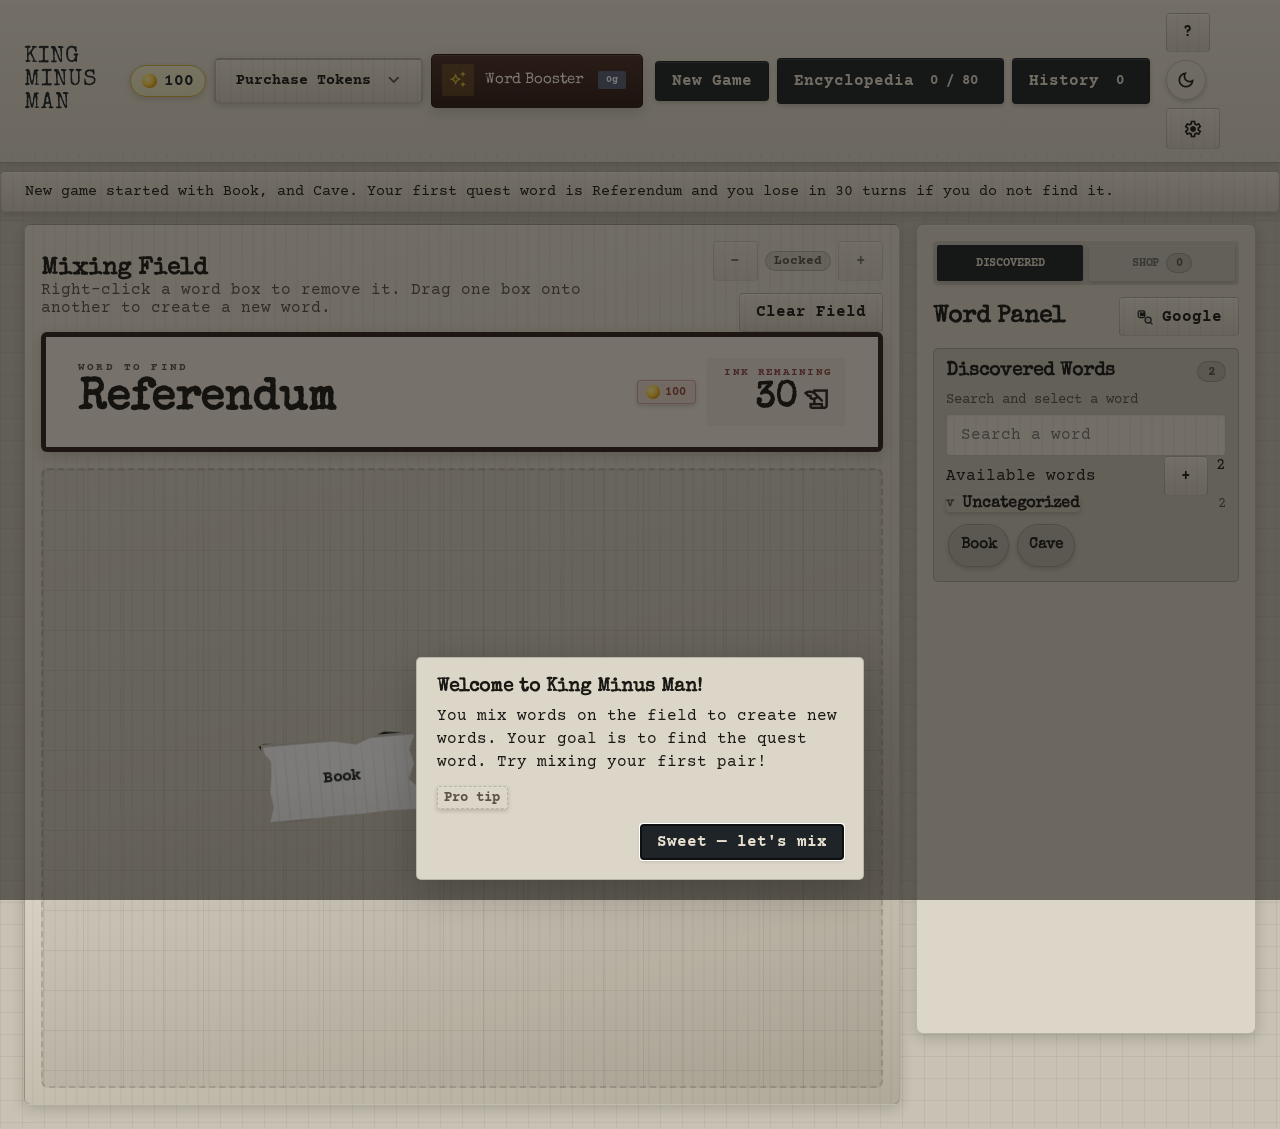
==== commit 57abfcea: "ye" ====
--- a/wordmath.html
+++ b/wordmath.html
@@ -50,6 +50,10 @@
             <button type="button" class="encyclopedia-button" data-action="open-encyclopedia">
               <span data-i18n="topbar.encyclopediaLabel">Encyclopedia</span>
               <span class="encyclopedia-count" data-encyclopedia-count>0 / 80</span>
+            </button>
+            <button type="button" class="encyclopedia-button" data-action="open-history">
+              <span data-i18n="sidebar.matchHistoryButton">History</span>
+              <span class="encyclopedia-count" data-history-count>0</span>
             </button>
           </nav>
         </div>
@@ -186,7 +190,6 @@
             <div class="list-summary">
               <span data-i18n="sidebar.availableLabel">Available words</span>
               <div class="topbar-actions">
-                <button type="button" class="ghost-button" data-action="open-history" data-i18n="sidebar.matchHistoryButton">History</button>
                 <button type="button" class="ghost-button" data-action="add-category">+</button>
                 <span data-available-count>2</span>
               </div>
--- a/wordmath_styles.css
+++ b/wordmath_styles.css
@@ -1646,6 +1646,8 @@
 
 .tile {
   position: absolute;
+  display: flex;
+  flex-direction: column;
   width: 152px;
   min-height: 76px;
   --tile-zone-overlay: transparent;
@@ -1660,6 +1662,13 @@
   transform: rotate(var(--tile-tilt, 0deg));
   transform-origin: center center;
   transition: box-shadow 120ms ease, transform 120ms ease;
+}
+
+.tile-badge-stack {
+  flex: 0 0 auto;
+  display: flex;
+  flex-direction: column;
+  align-items: flex-start;
 }
 
 .tile:hover {
@@ -2536,6 +2545,14 @@
 }
 
 .tile-word {
+  flex: 1 1 auto;
+  align-self: stretch;
+  display: flex;
+  align-items: center;
+  justify-content: center;
+  text-align: center;
+  min-height: 0;
+  min-width: 0;
   font-size: 1.05rem;
   font-weight: 800;
   line-height: 1.2;
@@ -2545,9 +2562,12 @@
 }
 
 .tile-meta {
-  margin-top: 0.4rem;
+  flex: 0 0 auto;
+  margin-top: 0.35rem;
   color: var(--text-muted);
   font-size: 0.8rem;
+  text-align: center;
+  align-self: stretch;
 }
 
 .tile-meta[hidden] {
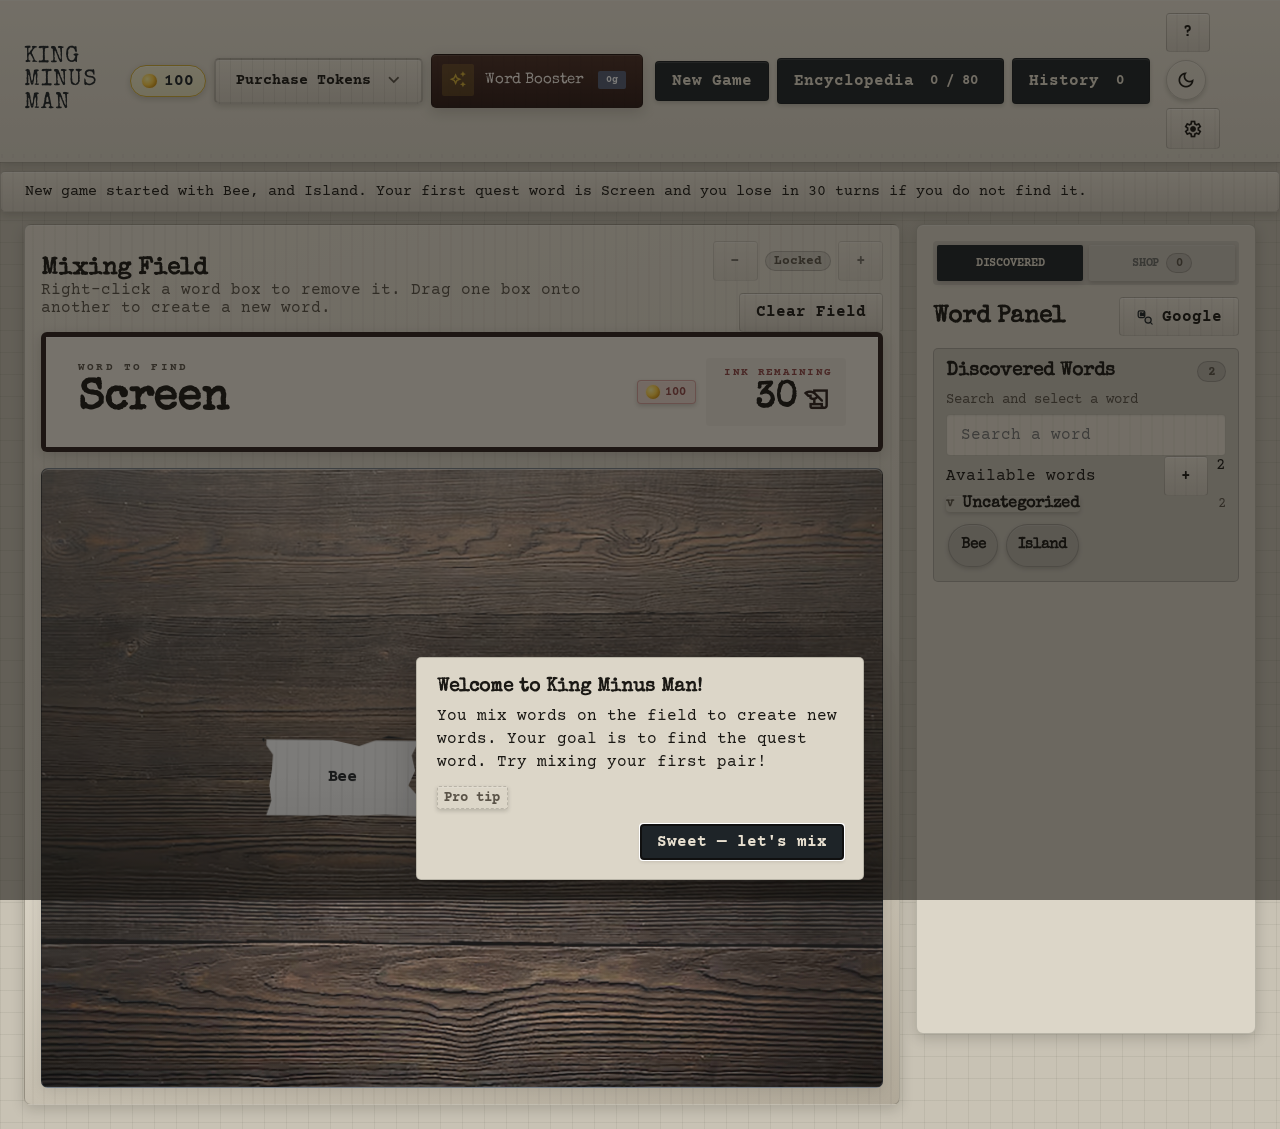
==== commit c8d83da5: "yupsters" ====
--- a/wordmath.html
+++ b/wordmath.html
@@ -16,6 +16,9 @@
         if (!paper) paper = 'receipt';
         var allowed = { vanilla:1, sticky:1, index:1, receipt:1, clip:1, kraft:1 };
         document.documentElement.dataset.tilePaper = allowed[paper] ? paper : 'receipt';
+        var pft = localStorage.getItem('wordmath-playfield-texture');
+        if (pft !== '1' && pft !== '2' && pft !== '3' && pft !== '4') pft = '1';
+        document.documentElement.dataset.playfieldTexture = pft;
       })();
     </script>
 
@@ -283,6 +286,15 @@
             <label><input type="radio" name="wordmath-tile-paper" value="vanilla"> <span data-i18n="settings.tilePaperVanilla">Vanilla</span></label>
           </div>
         </div>
+        <div class="settings-tile-paper-block">
+          <p class="muted" data-i18n="modal.settingsPlayfieldTextureLabel">Matching field texture</p>
+          <div class="settings-tile-paper-radios">
+            <label><input type="radio" name="wordmath-playfield-texture" value="1"> <span data-i18n="settings.playfieldTextureOption1">Option 1</span></label>
+            <label><input type="radio" name="wordmath-playfield-texture" value="2"> <span data-i18n="settings.playfieldTextureOption2">Option 2</span></label>
+            <label><input type="radio" name="wordmath-playfield-texture" value="3"> <span data-i18n="settings.playfieldTextureOption3">Option 3</span></label>
+            <label><input type="radio" name="wordmath-playfield-texture" value="4"> <span data-i18n="settings.playfieldTextureOption4">Option 4</span></label>
+          </div>
+        </div>
         <div class="settings-sound-block" style="margin-bottom:1rem;">
           <label class="settings-slider-label" for="wordmath-sound-volume" style="display:flex;align-items:center;gap:0.45rem;flex-wrap:wrap;margin:0;">
             <span data-i18n="modal.settingsSoundVolumeLabel">Sound volume</span>
--- a/wordmath_styles.css
+++ b/wordmath_styles.css
@@ -242,10 +242,19 @@
 
   --modal-backdrop: rgba(18, 16, 12, 0.55);
 
-  --playfield-bg: rgba(26, 24, 20, 0.06);
-  --playfield-border: rgba(26, 24, 20, 0.14);
-  --playfield-grid-line: rgba(26, 24, 20, 0.07);
+  --playfield-border: rgba(56, 64, 74, 0.45);
   --playfield-hover-border: var(--primary);
+  /* Matching field textures: assets/playfield/texture1.png … texture4.png (see .playfield comment) */
+  --playfield-fallback: #a8b0bb;
+  --playfield-texture-url: url("assets/playfield/texture1.png");
+  --playfield-texture-size: cover;
+  --playfield-texture-position: center center;
+  --playfield-texture-repeat: no-repeat;
+  --playfield-tint: linear-gradient(
+    to bottom,
+    rgba(250, 246, 240, 0.26),
+    rgba(250, 246, 240, 0.06)
+  );
 
   --garbage-bg: linear-gradient(180deg, #f0e8d0, #e8dfc0);
   --garbage-border: #c4a060;
@@ -271,6 +280,18 @@
   --radius-xl: 6px;
   --radius-2xl: 7px;
   --radius-full: 999px;
+}
+
+:root[data-playfield-texture="2"] {
+  --playfield-texture-url: url("assets/playfield/texture2.png");
+}
+
+:root[data-playfield-texture="3"] {
+  --playfield-texture-url: url("assets/playfield/texture3.png");
+}
+
+:root[data-playfield-texture="4"] {
+  --playfield-texture-url: url("assets/playfield/texture4.png");
 }
 
 /* --- Dark Theme -------------------------------------------------------- */
@@ -357,10 +378,14 @@
 
   --modal-backdrop: rgba(0, 0, 0, 0.62);
 
-  --playfield-bg: #100e0c;
-  --playfield-border: #3a362f;
-  --playfield-grid-line: rgba(255, 255, 255, 0.035);
+  --playfield-border: rgba(168, 158, 142, 0.28);
   --playfield-hover-border: var(--border-strong);
+  --playfield-fallback: #0e0d0c;
+  --playfield-tint: linear-gradient(
+    to bottom,
+    rgba(0, 0, 0, 0.48),
+    rgba(0, 0, 0, 0.18)
+  );
 
   --garbage-bg: linear-gradient(180deg, #261f16, #1a1712);
   --garbage-border: #6f5c3a;
@@ -1567,6 +1592,11 @@
 }
 
 /* --- Playfield --------------------------------------------------------- */
+/*
+  Textures: assets/playfield/texture1.png … texture4.png (pick in Settings).
+  Suggested full-bleed: ~1600×1000 or 1920×1200. Seamless tile: set on :root
+  --playfield-texture-size / --playfield-texture-repeat.
+*/
 
 .playfield {
   position: relative;
@@ -1574,13 +1604,24 @@
   margin-top: 0.75rem;
   overflow: hidden;
   border-radius: var(--radius-2xl);
-  border: 2px dashed var(--playfield-border);
-  background:
-    linear-gradient(var(--playfield-grid-line) 1px, transparent 1px),
-    linear-gradient(90deg, var(--playfield-grid-line) 1px, transparent 1px),
-    var(--playfield-bg);
-  background-size: 40px 40px;
+  border: 1px solid var(--playfield-border);
+  box-shadow:
+    inset 0 1px 0 rgba(255, 255, 255, 0.42),
+    inset 0 -1px 0 rgba(0, 0, 0, 0.05),
+    0 3px 14px rgba(0, 0, 0, 0.1);
+  background-color: var(--playfield-fallback);
+  background-image: var(--playfield-tint), var(--playfield-texture-url);
+  background-size: auto, var(--playfield-texture-size);
+  background-position: center, var(--playfield-texture-position);
+  background-repeat: no-repeat, var(--playfield-texture-repeat);
   cursor: grab;
+}
+
+[data-theme="dark"] .playfield {
+  box-shadow:
+    inset 0 1px 0 rgba(255, 255, 255, 0.1),
+    inset 0 -8px 20px rgba(0, 0, 0, 0.42),
+    0 4px 28px rgba(0, 0, 0, 0.45);
 }
 
 .playfield-surface {
@@ -1601,7 +1642,19 @@
 
 .playfield[data-drag-over="true"] {
   border-color: var(--playfield-hover-border);
-  box-shadow: inset 0 0 0 1px rgba(122, 164, 255, 0.25);
+  box-shadow:
+    inset 0 0 0 1px rgba(122, 164, 255, 0.28),
+    inset 0 1px 0 rgba(255, 255, 255, 0.42),
+    inset 0 -1px 0 rgba(0, 0, 0, 0.05),
+    0 3px 14px rgba(0, 0, 0, 0.1);
+}
+
+[data-theme="dark"] .playfield[data-drag-over="true"] {
+  box-shadow:
+    inset 0 0 0 1px rgba(140, 180, 255, 0.22),
+    inset 0 1px 0 rgba(255, 255, 255, 0.1),
+    inset 0 -8px 20px rgba(0, 0, 0, 0.42),
+    0 4px 28px rgba(0, 0, 0, 0.45);
 }
 
 .playfield-empty {
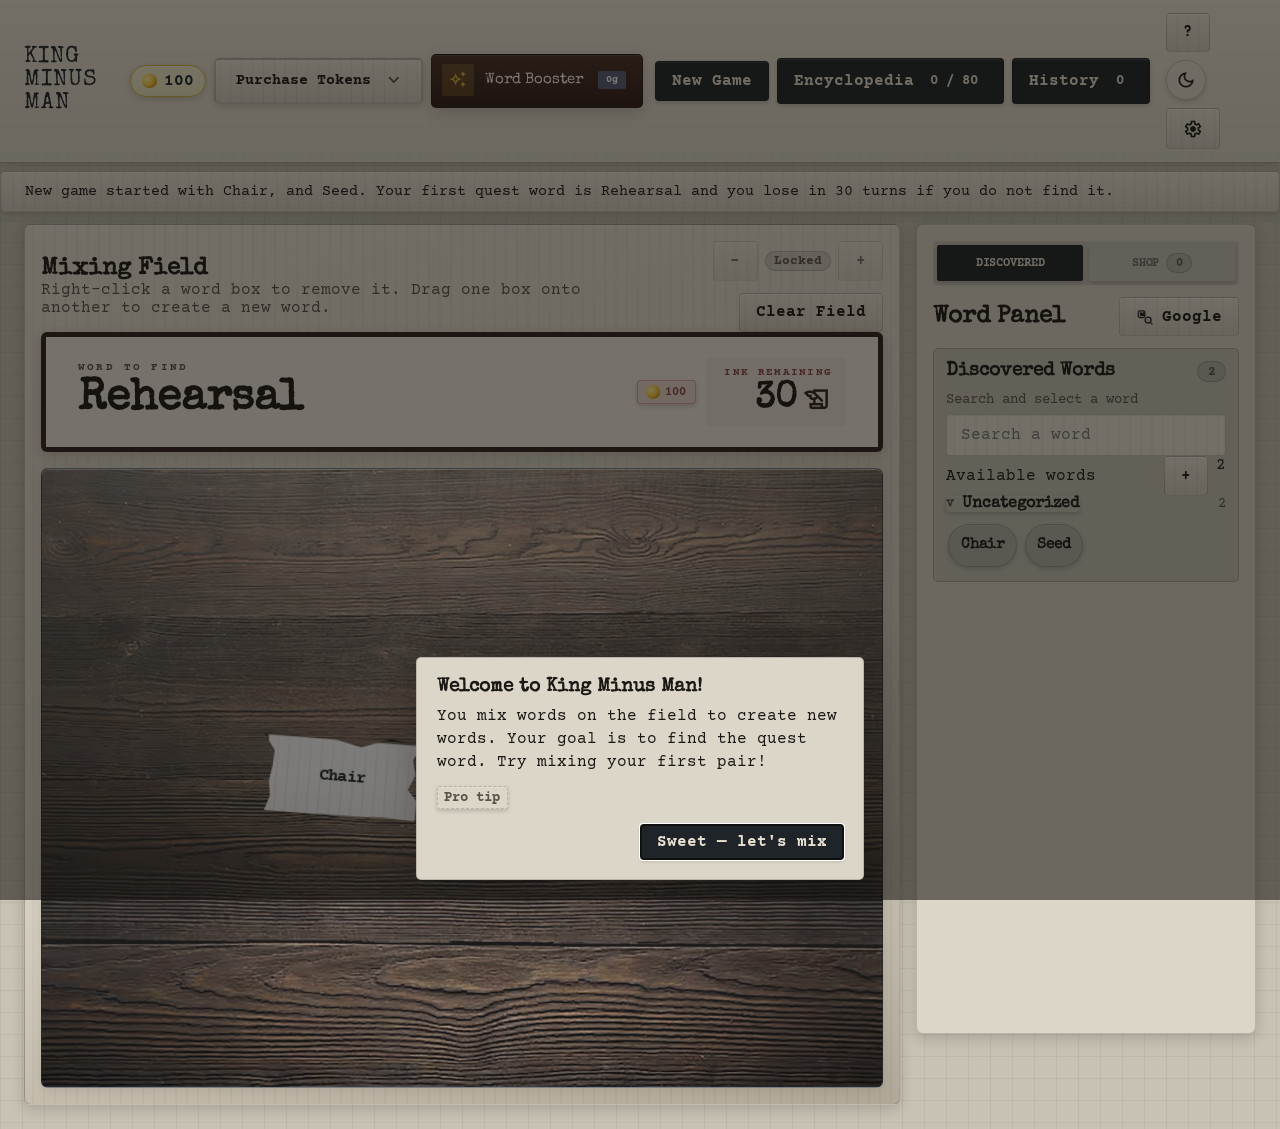
==== commit 31109627: "testing hotcold" ====
--- a/wordmath.html
+++ b/wordmath.html
@@ -311,6 +311,13 @@
           </label>
           <input id="wordmath-music-volume" type="range" min="0" max="100" step="1" value="50" data-settings-music-volume style="width:100%;max-width:22rem;margin-top:0.35rem;">
         </div>
+        <label class="settings-toggle" style="margin-bottom:1rem;">
+          <input type="checkbox" data-settings-quest-similarity-top-matches>
+          <span>
+            <strong data-i18n="settings.questSimilarityTopMatches">Quest similarity in top matches</strong>
+            <span class="settings-toggle-copy muted" data-i18n="settings.questSimilarityTopMatchesHint">Show a 0.0–1.0 cosine score next to each top match vs the current quest word (experimental).</span>
+          </span>
+        </label>
         <div class="settings-actions">
           <button type="button" data-action="spawn-word" data-i18n="settings.spawnWord">Spawn Word</button>
           <button type="button" data-action="export-save" data-i18n="settings.exportSave">Debug Export Save JSON</button>
--- a/wordmath_styles.css
+++ b/wordmath_styles.css
@@ -2631,7 +2631,7 @@
 
 .floating-match-preview {
   position: absolute;
-  width: 190px;
+  width: 220px;
   padding: 0.7rem 0.8rem;
   border-radius: var(--radius-lg);
   border: 1px solid rgba(212, 175, 55, 0.45);
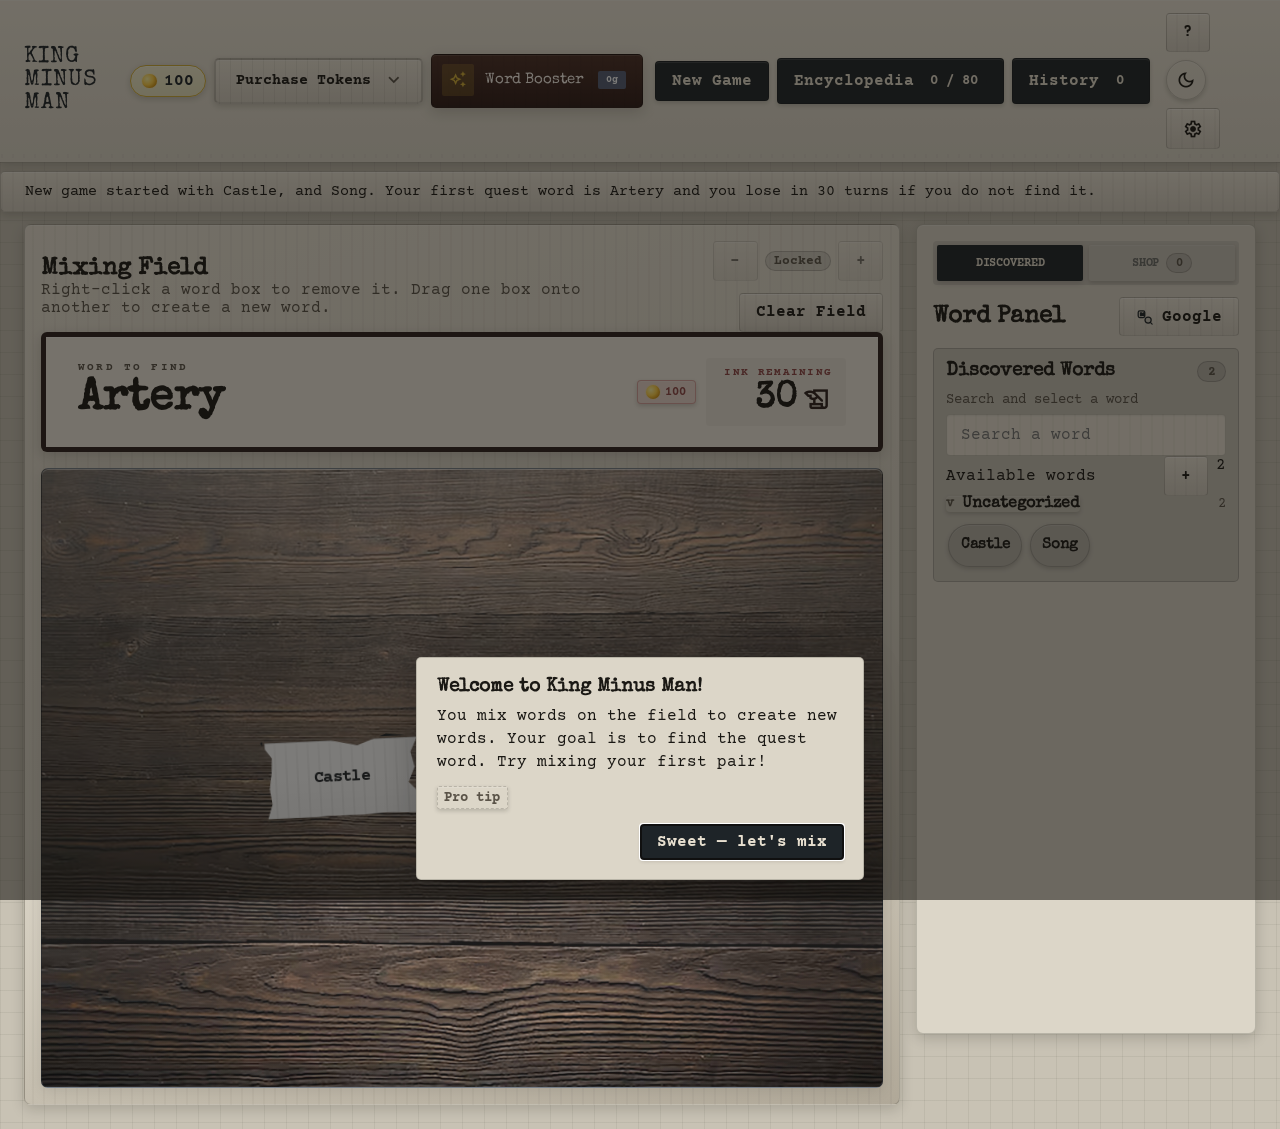
==== commit 4251753b: "hotcold styles" ====
--- a/wordmath.html
+++ b/wordmath.html
@@ -7,6 +7,17 @@
     <link rel="stylesheet" href="./wordmath_styles.css">
   </head>
   <body>
+    <!-- SVG filters for settings warmth showcase (heat shimmer) -->
+    <svg class="quest-sim-warmth-svg-filters" aria-hidden="true" width="0" height="0" style="position:absolute;overflow:hidden;clip:rect(0,0,0,0)">
+      <defs>
+        <filter id="quest-sim-heat-shimmer-filter" x="-25%" y="-25%" width="150%" height="150%" color-interpolation-filters="sRGB">
+          <feTurbulence type="fractalNoise" baseFrequency="0.042 0.09" numOctaves="2" seed="2" result="noise">
+            <animate attributeName="baseFrequency" dur="2.8s" values="0.042 0.09;0.058 0.14;0.04 0.07;0.042 0.09" repeatCount="indefinite" />
+          </feTurbulence>
+          <feDisplacementMap in="SourceGraphic" in2="noise" scale="2.8" xChannelSelector="R" yChannelSelector="G" />
+        </filter>
+      </defs>
+    </svg>
     <script>
       (function() {
         var t = localStorage.getItem('wordmath-theme') || 'light';
@@ -318,6 +329,130 @@
             <span class="settings-toggle-copy muted" data-i18n="settings.questSimilarityTopMatchesHint">Show a 0.0–1.0 cosine score next to each top match vs the current quest word (experimental).</span>
           </span>
         </label>
+        <div class="settings-quest-warmth-tools" style="margin-bottom:1rem;">
+          <button
+            type="button"
+            class="ghost-button"
+            data-action="toggle-quest-warmth-showcase"
+            aria-expanded="false"
+            aria-controls="quest-warmth-showcase-panel"
+            data-i18n="settings.questWarmthShowcase"
+          >
+            Preview quest warmth styles
+          </button>
+          <div
+            id="quest-warmth-showcase-panel"
+            class="quest-sim-warmth-showcase"
+            data-quest-warmth-showcase
+            hidden
+          >
+            <p class="muted quest-sim-warmth-showcase-intro" data-i18n="settings.questWarmthShowcaseHint">
+              Sample words by quest-similarity tier. Rows 0.7–1.0 show four different blazing styles for comparison.
+            </p>
+            <div class="quest-sim-warmth-showcase-rows" role="list">
+              <div class="quest-sim-warmth-showcase-row" role="listitem">
+                <span class="quest-sim-warmth-score">0.0</span>
+                <span class="quest-sim-warmth-word-wrap quest-sim-warmth--very-cold">
+                  <span class="quest-sim-warmth-word">Glacial</span>
+                </span>
+              </div>
+              <div class="quest-sim-warmth-showcase-row" role="listitem">
+                <span class="quest-sim-warmth-score">0.1</span>
+                <span class="quest-sim-warmth-word-wrap quest-sim-warmth--very-cold">
+                  <span class="quest-sim-warmth-word">Frostbite</span>
+                </span>
+              </div>
+              <div class="quest-sim-warmth-showcase-row" role="listitem">
+                <span class="quest-sim-warmth-score">0.2</span>
+                <span class="quest-sim-warmth-word-wrap quest-sim-warmth--cold">
+                  <span class="quest-sim-warmth-flake" aria-hidden="true">&#10052;</span>
+                  <span class="quest-sim-warmth-flake" aria-hidden="true">&#10052;</span>
+                  <span class="quest-sim-warmth-flake" aria-hidden="true">&#10052;</span>
+                  <span class="quest-sim-warmth-word">Snowfall</span>
+                </span>
+              </div>
+              <div class="quest-sim-warmth-showcase-row" role="listitem">
+                <span class="quest-sim-warmth-score">0.3</span>
+                <span class="quest-sim-warmth-word-wrap quest-sim-warmth--normal">
+                  <span class="quest-sim-warmth-word">Neutral</span>
+                </span>
+              </div>
+              <div class="quest-sim-warmth-showcase-row" role="listitem">
+                <span class="quest-sim-warmth-score">0.4</span>
+                <span class="quest-sim-warmth-word-wrap quest-sim-warmth--warm">
+                  <span class="quest-sim-warmth-word">Sunlit</span>
+                </span>
+              </div>
+              <div class="quest-sim-warmth-showcase-row" role="listitem">
+                <span class="quest-sim-warmth-score">0.5</span>
+                <span class="quest-sim-warmth-word-wrap quest-sim-warmth--hot">
+                  <span class="quest-sim-warmth-flames" aria-hidden="true">
+                    <span class="quest-sim-warmth-flame"></span>
+                    <span class="quest-sim-warmth-flame"></span>
+                    <span class="quest-sim-warmth-flame"></span>
+                  </span>
+                  <span class="quest-sim-warmth-word">Scorch</span>
+                </span>
+              </div>
+              <div class="quest-sim-warmth-showcase-row" role="listitem">
+                <span class="quest-sim-warmth-score">0.6</span>
+                <span class="quest-sim-warmth-word-wrap quest-sim-warmth--hot">
+                  <span class="quest-sim-warmth-flames" aria-hidden="true">
+                    <span class="quest-sim-warmth-flame"></span>
+                    <span class="quest-sim-warmth-flame"></span>
+                    <span class="quest-sim-warmth-flame"></span>
+                  </span>
+                  <span class="quest-sim-warmth-word">Ember</span>
+                </span>
+              </div>
+              <div class="quest-sim-warmth-showcase-row" role="listitem">
+                <span class="quest-sim-warmth-score">0.7</span>
+                <span class="quest-sim-warmth-word-wrap quest-sim-warmth--burn-chromatic">
+                  <span class="quest-sim-warmth-word">Blaze</span>
+                </span>
+                <span class="quest-sim-warmth-variant-tag" data-i18n="settings.questWarmthBurnChromatic">Chromatic bloom</span>
+              </div>
+              <div class="quest-sim-warmth-showcase-row" role="listitem">
+                <span class="quest-sim-warmth-score">0.8</span>
+                <span class="quest-sim-warmth-word-wrap quest-sim-warmth--burn-shimmer">
+                  <span class="quest-sim-warmth-word">Inferno</span>
+                </span>
+                <span class="quest-sim-warmth-variant-tag" data-i18n="settings.questWarmthBurnShimmer">Heat shimmer (SVG)</span>
+              </div>
+              <div class="quest-sim-warmth-showcase-row" role="listitem">
+                <span class="quest-sim-warmth-score">0.9</span>
+                <span class="quest-sim-warmth-word-wrap quest-sim-warmth--burn-sparks">
+                  <span class="quest-sim-warmth-sparks" aria-hidden="true">
+                    <span class="quest-sim-warmth-spark"></span>
+                    <span class="quest-sim-warmth-spark"></span>
+                    <span class="quest-sim-warmth-spark"></span>
+                    <span class="quest-sim-warmth-spark"></span>
+                    <span class="quest-sim-warmth-spark"></span>
+                    <span class="quest-sim-warmth-spark"></span>
+                    <span class="quest-sim-warmth-spark"></span>
+                    <span class="quest-sim-warmth-spark"></span>
+                  </span>
+                  <span class="quest-sim-warmth-word">Solar</span>
+                </span>
+                <span class="quest-sim-warmth-variant-tag" data-i18n="settings.questWarmthBurnSparks">Ember sparks</span>
+              </div>
+              <div class="quest-sim-warmth-showcase-row" role="listitem">
+                <span class="quest-sim-warmth-score">1.0</span>
+                <span class="quest-sim-warmth-word-wrap quest-sim-warmth--burn-chunky">
+                  <span class="quest-sim-warmth-flames quest-sim-warmth-flames--chunky" aria-hidden="true">
+                    <span class="quest-sim-warmth-flame-strip"></span>
+                    <span class="quest-sim-warmth-flame-strip"></span>
+                    <span class="quest-sim-warmth-flame-strip"></span>
+                    <span class="quest-sim-warmth-flame-strip"></span>
+                    <span class="quest-sim-warmth-flame-strip"></span>
+                  </span>
+                  <span class="quest-sim-warmth-word">Nova</span>
+                </span>
+                <span class="quest-sim-warmth-variant-tag" data-i18n="settings.questWarmthBurnChunky">Chunky strips + flicker</span>
+              </div>
+            </div>
+          </div>
+        </div>
         <div class="settings-actions">
           <button type="button" data-action="spawn-word" data-i18n="settings.spawnWord">Spawn Word</button>
           <button type="button" data-action="export-save" data-i18n="settings.exportSave">Debug Export Save JSON</button>
--- a/wordmath_styles.css
+++ b/wordmath_styles.css
@@ -2680,6 +2680,9 @@
   font-size: 0.92rem;
   font-weight: 700;
   line-height: 1.35;
+  overflow: visible;
+  padding-top: 0.2em;
+  padding-bottom: 0.25em;
 }
 
 .floating-match-preview-encyc-mark {
@@ -3626,12 +3629,18 @@
 }
 
 .broad-choice-option {
+  display: flex;
+  flex-wrap: wrap;
+  align-items: center;
+  justify-content: center;
+  gap: 0.1rem 0.25rem;
   min-height: 4rem;
   border: 1px solid var(--accent);
   background: linear-gradient(180deg, var(--accent-soft), transparent);
   color: var(--text);
   font-family: var(--font-headline);
   font-weight: 700;
+  overflow: visible;
 }
 
 .broad-choice-option:hover {
@@ -3855,6 +3864,726 @@
   gap: 0.35rem;
   cursor: pointer;
   font-size: 0.95rem;
+}
+
+/* --- Settings: quest similarity warmth showcase (debug) ---------------- */
+
+.quest-sim-warmth-showcase {
+  margin-top: 0.65rem;
+  padding: 0.85rem 1rem;
+  border: 1px solid var(--border);
+  border-radius: var(--radius-xl);
+  background: var(--surface, var(--primary-faint));
+}
+
+.quest-sim-warmth-showcase-intro {
+  margin: 0 0 0.65rem;
+  font-size: 0.9rem;
+}
+
+.quest-sim-warmth-showcase-row {
+  display: flex;
+  align-items: center;
+  gap: 0.9rem;
+  padding: 0.35rem 0;
+  border-top: 1px solid var(--border);
+  font-size: 1.05rem;
+}
+
+.quest-sim-warmth-showcase-row:first-of-type {
+  border-top: none;
+  padding-top: 0;
+}
+
+.quest-sim-warmth-score {
+  flex: 0 0 2.35rem;
+  font-variant-numeric: tabular-nums;
+  color: var(--text-muted);
+  font-size: 0.95rem;
+}
+
+.quest-sim-warmth-word-wrap {
+  position: relative;
+  display: inline-block;
+  min-height: 1.35em;
+  line-height: 1.35;
+}
+
+.quest-sim-warmth-word {
+  position: relative;
+  z-index: 1;
+  font-weight: 600;
+}
+
+/* 0.0–0.1 very cold: icy gradient + shimmer */
+@keyframes quest-sim-ice-shimmer {
+  0% { background-position: 0% 50%; }
+  100% { background-position: 200% 50%; }
+}
+
+.quest-sim-warmth--very-cold .quest-sim-warmth-word {
+  background-image: linear-gradient(
+    100deg,
+    #3d8dd4 0%,
+    #7ec8ff 18%,
+    #d4f2ff 32%,
+    #ffffff 42%,
+    #9fdcff 52%,
+    #4a9ee8 68%,
+    #6eb8f2 100%
+  );
+  background-size: 220% auto;
+  -webkit-background-clip: text;
+  background-clip: text;
+  color: transparent;
+  -webkit-text-fill-color: transparent;
+  animation: quest-sim-ice-shimmer 2.6s linear infinite;
+  filter: drop-shadow(0 0 5px rgba(100, 185, 255, 0.55)) drop-shadow(0 0 10px rgba(200, 235, 255, 0.35));
+}
+
+html[data-theme="dark"] .quest-sim-warmth--very-cold .quest-sim-warmth-word {
+  background-image: linear-gradient(
+    100deg,
+    #4a9edb 0%,
+    #82c8ff 22%,
+    #bfe8ff 38%,
+    #e8f8ff 48%,
+    #9fd4ff 58%,
+    #5aa8e8 78%,
+    #7ec0ff 100%
+  );
+  filter: drop-shadow(0 0 6px rgba(120, 200, 255, 0.65));
+}
+
+/* 0.2 cold: light snow drift */
+@keyframes quest-sim-flake-drift {
+  0%, 100% { transform: translate(0, 0) rotate(0deg); opacity: 0.72; }
+  40% { transform: translate(3px, 4px) rotate(12deg); opacity: 0.95; }
+  70% { transform: translate(-2px, 6px) rotate(-8deg); opacity: 0.82; }
+}
+
+.quest-sim-warmth--cold .quest-sim-warmth-flake {
+  position: absolute;
+  font-size: 0.72em;
+  color: rgba(180, 220, 255, 0.92);
+  text-shadow: 0 0 6px rgba(140, 200, 255, 0.5);
+  pointer-events: none;
+  z-index: 2;
+  animation: quest-sim-flake-drift 5.5s ease-in-out infinite;
+}
+
+.quest-sim-warmth--cold .quest-sim-warmth-flake:nth-child(1) {
+  top: -0.42em;
+  left: -0.48em;
+  animation-delay: 0s;
+}
+
+.quest-sim-warmth--cold .quest-sim-warmth-flake:nth-child(2) {
+  top: 0.12em;
+  right: -0.42em;
+  animation-delay: -1.8s;
+  font-size: 0.62em;
+}
+
+.quest-sim-warmth--cold .quest-sim-warmth-flake:nth-child(3) {
+  bottom: -0.18em;
+  left: 12%;
+  animation-delay: -3.1s;
+  font-size: 0.68em;
+}
+
+.quest-sim-warmth--cold .quest-sim-warmth-word {
+  color: var(--text);
+}
+
+/* 0.3 normal */
+.quest-sim-warmth--normal .quest-sim-warmth-word {
+  color: var(--text);
+  font-weight: 500;
+}
+
+/* 0.4 warm */
+.quest-sim-warmth--warm .quest-sim-warmth-word {
+  color: #c75100;
+  text-shadow:
+    0 0 1px rgba(255, 150, 70, 0.35),
+    0 1px 0 rgba(255, 200, 120, 0.25);
+}
+
+html[data-theme="dark"] .quest-sim-warmth--warm .quest-sim-warmth-word {
+  color: #ff9a40;
+  text-shadow: 0 0 8px rgba(255, 140, 60, 0.45);
+}
+
+/* 0.5–0.6 hot + 0.7–1 blazing: flame tongues */
+.quest-sim-warmth-flames {
+  position: absolute;
+  left: 50%;
+  bottom: calc(100% - 0.12em);
+  transform: translateX(-50%);
+  display: flex;
+  align-items: flex-end;
+  justify-content: center;
+  gap: 0.04em;
+  pointer-events: none;
+  z-index: 0;
+}
+
+@keyframes quest-sim-flame-flicker {
+  0% {
+    opacity: 0.88;
+    transform: scaleY(1) scaleX(1) translateY(0);
+  }
+  35% {
+    opacity: 1;
+    transform: scaleY(1.08) scaleX(0.95) translateY(1px);
+  }
+  70% {
+    opacity: 0.9;
+    transform: scaleY(0.92) scaleX(1.04) translateY(-1px);
+  }
+  100% {
+    opacity: 0.95;
+    transform: scaleY(1.03) scaleX(1) translateY(0);
+  }
+}
+
+.quest-sim-warmth-flame {
+  display: block;
+  border-radius: 50% 50% 35% 35% / 65% 65% 38% 38%;
+  background: linear-gradient(
+    to top,
+    rgba(255, 87, 34, 0.95) 0%,
+    #ff9800 38%,
+    #ffeb3b 72%,
+    rgba(255, 255, 200, 0.2) 100%
+  );
+  box-shadow:
+    0 0 6px rgba(255, 152, 0, 0.85),
+    0 0 12px rgba(255, 87, 34, 0.45);
+  mix-blend-mode: screen;
+  transform-origin: 50% 100%;
+  animation: quest-sim-flame-flicker 0.42s ease-in-out infinite alternate;
+}
+
+.quest-sim-warmth-flame:nth-child(2n) {
+  animation-delay: -0.12s;
+}
+
+.quest-sim-warmth-flame:nth-child(3n) {
+  animation-delay: -0.24s;
+}
+
+.quest-sim-warmth--hot .quest-sim-warmth-flame {
+  width: 0.3em;
+  min-width: 5px;
+  height: 0.58em;
+  min-height: 10px;
+}
+
+.quest-sim-warmth--hot .quest-sim-warmth-word {
+  color: #bf360c;
+  text-shadow:
+    0 0 8px rgba(255, 120, 40, 0.65),
+    0 1px 0 rgba(80, 20, 0, 0.35);
+}
+
+html[data-theme="dark"] .quest-sim-warmth--hot .quest-sim-warmth-word {
+  color: #ffab91;
+  text-shadow: 0 0 12px rgba(255, 100, 40, 0.75);
+}
+
+/* Top matches ~0.6: ember sparks (preview 0.9) + word color as preview Ember row (hot / .6) */
+.quest-sim-warmth--ember-sparks-game.quest-sim-warmth--burn-sparks .quest-sim-warmth-word {
+  color: #bf360c;
+  text-shadow:
+    0 0 8px rgba(255, 120, 40, 0.65),
+    0 1px 0 rgba(80, 20, 0, 0.35);
+}
+
+html[data-theme="dark"] .quest-sim-warmth--ember-sparks-game.quest-sim-warmth--burn-sparks .quest-sim-warmth-word {
+  color: #ffab91;
+  text-shadow: 0 0 12px rgba(255, 100, 40, 0.75);
+}
+
+.quest-sim-warmth--blazing .quest-sim-warmth-flame {
+  width: 0.42em;
+  min-width: 7px;
+  height: 1.05em;
+  min-height: 18px;
+  box-shadow:
+    0 0 10px rgba(255, 120, 0, 0.95),
+    0 0 22px rgba(255, 60, 0, 0.65),
+    0 -4px 16px rgba(255, 200, 80, 0.5);
+  animation-duration: 0.32s;
+}
+
+.quest-sim-warmth--blazing .quest-sim-warmth-flames {
+  bottom: calc(100% - 0.02em);
+  gap: 0.02em;
+}
+
+.quest-sim-warmth--blazing .quest-sim-warmth-word {
+  color: #ff6d00;
+  text-shadow:
+    0 0 10px rgba(255, 150, 50, 0.9),
+    0 0 22px rgba(255, 80, 0, 0.7),
+    0 1px 0 rgba(60, 15, 0, 0.4);
+}
+
+html[data-theme="dark"] .quest-sim-warmth--blazing .quest-sim-warmth-word {
+  color: #ffd180;
+  text-shadow:
+    0 0 14px rgba(255, 120, 40, 0.95),
+    0 0 28px rgba(255, 70, 0, 0.55);
+}
+
+/* Blazing experiments (0.7–1.0 in settings showcase): four different burn reads */
+.quest-sim-warmth-showcase-row:has(.quest-sim-warmth--burn-chromatic),
+.quest-sim-warmth-showcase-row:has(.quest-sim-warmth--burn-shimmer),
+.quest-sim-warmth-showcase-row:has(.quest-sim-warmth--burn-sparks),
+.quest-sim-warmth-showcase-row:has(.quest-sim-warmth--burn-chunky) {
+  padding-top: 0.5rem;
+}
+
+.quest-sim-warmth-variant-tag {
+  flex: 0 0 auto;
+  margin-left: auto;
+  max-width: 9.5rem;
+  font-size: 0.72rem;
+  line-height: 1.25;
+  color: var(--text-muted);
+  font-weight: 400;
+  text-align: right;
+}
+
+/* 0.7 — Chromatic bloom + micro jitter (neon split glow) */
+@keyframes quest-sim-burn-chromatic-glow {
+  0% {
+    text-shadow:
+      -2px 0 10px rgba(255, 0, 160, 0.9),
+      2px 0 10px rgba(0, 220, 255, 0.85),
+      0 0 18px rgba(255, 235, 80, 0.75),
+      0 0 28px rgba(255, 80, 0, 0.5);
+  }
+  34% {
+    text-shadow:
+      2px 0 12px rgba(255, 60, 200, 0.88),
+      -2px 0 12px rgba(120, 255, 255, 0.9),
+      0 0 22px rgba(255, 200, 100, 0.8),
+      0 0 32px rgba(255, 30, 0, 0.55);
+  }
+  66% {
+    text-shadow:
+      -1px 0 11px rgba(255, 100, 255, 0.85),
+      3px 0 11px rgba(80, 200, 255, 0.88),
+      0 0 20px rgba(255, 255, 200, 0.78),
+      0 0 26px rgba(255, 120, 40, 0.52);
+  }
+  100% {
+    text-shadow:
+    -2px 0 10px rgba(255, 0, 160, 0.9),
+    2px 0 10px rgba(0, 220, 255, 0.85),
+    0 0 18px rgba(255, 235, 80, 0.75),
+    0 0 28px rgba(255, 80, 0, 0.5);
+  }
+}
+
+@keyframes quest-sim-burn-jitter-tiny {
+  0%, 100% { transform: translate(0, 0) skewX(0deg); }
+  25% { transform: translate(0.4px, -0.35px) skewX(-0.6deg); }
+  50% { transform: translate(-0.35px, 0.25px) skewX(0.5deg); }
+  75% { transform: translate(0.2px, 0.4px) skewX(-0.35deg); }
+}
+
+.quest-sim-warmth--burn-chromatic {
+  animation: quest-sim-burn-jitter-tiny 0.14s steps(2, end) infinite;
+}
+
+.quest-sim-warmth--burn-chromatic .quest-sim-warmth-word {
+  color: #fff4e0;
+  animation: quest-sim-burn-chromatic-glow 0.55s ease-in-out infinite;
+}
+
+html[data-theme="dark"] .quest-sim-warmth--burn-chromatic .quest-sim-warmth-word {
+  color: #fff8ef;
+}
+
+/* 0.8 — SVG turbulence displacement (heat shimmer on glyphs) */
+.quest-sim-warmth--burn-shimmer .quest-sim-warmth-word {
+  color: #ff9100;
+  -webkit-filter: url(#quest-sim-heat-shimmer-filter);
+  filter: url(#quest-sim-heat-shimmer-filter);
+  text-shadow:
+    0 0 12px rgba(255, 160, 60, 0.95),
+    0 0 24px rgba(255, 60, 0, 0.65),
+    0 1px 0 rgba(50, 10, 0, 0.35);
+}
+
+html[data-theme="dark"] .quest-sim-warmth--burn-shimmer .quest-sim-warmth-word {
+  color: #ffb74d;
+}
+
+/* 0.9 — Rising ember sparks */
+.quest-sim-warmth-sparks {
+  position: absolute;
+  left: -0.35em;
+  right: -0.35em;
+  bottom: 0;
+  top: -1.35em;
+  pointer-events: none;
+  z-index: 0;
+}
+
+@keyframes quest-sim-spark-rise {
+  0% {
+    opacity: 0;
+    transform: translate(-50%, 0.45em) scaleY(0.4);
+  }
+  12% {
+    opacity: 1;
+  }
+  100% {
+    opacity: 0;
+    transform: translate(-50%, -1.45em) scaleY(1.15);
+  }
+}
+
+.quest-sim-warmth-spark {
+  position: absolute;
+  bottom: 0;
+  left: var(--spark-x, 50%);
+  width: 3px;
+  height: 11px;
+  margin-left: 0;
+  border-radius: 1px;
+  background: linear-gradient(to top, transparent 0%, #ff5722 35%, #ffeb3b 72%, #fffde7 100%);
+  box-shadow:
+    0 0 8px rgba(255, 152, 0, 0.95),
+    0 0 14px rgba(255, 87, 34, 0.55);
+  transform: translate(-50%, 0);
+  mix-blend-mode: screen;
+  animation: quest-sim-spark-rise var(--spark-t, 1.05s) ease-out infinite;
+  animation-delay: var(--spark-d, 0s);
+}
+
+.quest-sim-warmth-spark:nth-child(1) {
+  --spark-x: 12%;
+  --spark-d: 0s;
+  --spark-t: 1s;
+}
+
+.quest-sim-warmth-spark:nth-child(2) {
+  --spark-x: 28%;
+  --spark-d: -0.35s;
+  --spark-t: 0.88s;
+}
+
+.quest-sim-warmth-spark:nth-child(3) {
+  --spark-x: 44%;
+  --spark-d: -0.72s;
+  --spark-t: 1.12s;
+}
+
+.quest-sim-warmth-spark:nth-child(4) {
+  --spark-x: 58%;
+  --spark-d: -0.2s;
+  --spark-t: 0.95s;
+}
+
+.quest-sim-warmth-spark:nth-child(5) {
+  --spark-x: 72%;
+  --spark-d: -0.55s;
+  --spark-t: 1.08s;
+}
+
+.quest-sim-warmth-spark:nth-child(6) {
+  --spark-x: 86%;
+  --spark-d: -0.9s;
+  --spark-t: 0.92s;
+}
+
+.quest-sim-warmth-spark:nth-child(7) {
+  --spark-x: 20%;
+  --spark-d: -1.1s;
+  --spark-t: 1.18s;
+  height: 9px;
+}
+
+.quest-sim-warmth-spark:nth-child(8) {
+  --spark-x: 92%;
+  --spark-d: -0.48s;
+  --spark-t: 1s;
+  width: 2px;
+}
+
+/* Hot tier in-game (0.5–0.6): denser, faster sparks */
+.quest-sim-warmth--burn-sparks-intense .quest-sim-warmth-sparks {
+  top: -1.72em;
+  left: -0.5em;
+  right: -0.5em;
+}
+
+.quest-sim-warmth--burn-sparks-intense .quest-sim-warmth-spark {
+  --spark-t: 0.66s;
+  height: 14px;
+  box-shadow:
+    0 0 12px rgba(255, 180, 70, 1),
+    0 0 22px rgba(255, 87, 34, 0.8),
+    0 0 34px rgba(255, 40, 0, 0.45);
+}
+
+.quest-sim-warmth--burn-sparks-intense .quest-sim-warmth-spark:nth-child(9) {
+  --spark-x: 4%;
+  --spark-d: -0.18s;
+  --spark-t: 0.58s;
+}
+
+.quest-sim-warmth--burn-sparks-intense .quest-sim-warmth-spark:nth-child(10) {
+  --spark-x: 33%;
+  --spark-d: -0.42s;
+  --spark-t: 0.74s;
+  width: 2px;
+}
+
+.quest-sim-warmth--burn-sparks-intense .quest-sim-warmth-spark:nth-child(11) {
+  --spark-x: 66%;
+  --spark-d: -0.65s;
+  --spark-t: 0.62s;
+  height: 12px;
+}
+
+.quest-sim-warmth--burn-sparks-intense .quest-sim-warmth-spark:nth-child(12) {
+  --spark-x: 96%;
+  --spark-d: -0.28s;
+  --spark-t: 0.7s;
+  width: 4px;
+}
+
+/* In-game top matches: calmer glacial (0.0–0.1) */
+.quest-sim-warmth--game-glacial .quest-sim-warmth-word {
+  animation-duration: 5.4s;
+  background-size: 190% auto;
+  filter: drop-shadow(0 0 3px rgba(120, 195, 255, 0.42));
+}
+
+.quest-sim-warmth--context-game {
+  vertical-align: baseline;
+}
+
+.floating-match-preview-line .quest-sim-warmth--normal .quest-sim-warmth-word,
+.floating-match-preview-line .quest-sim-warmth--cold .quest-sim-warmth-word {
+  color: #eef2f7;
+}
+
+.floating-match-preview-line .quest-sim-warmth--warm .quest-sim-warmth-word {
+  color: #ffcc80;
+  text-shadow:
+    0 0 10px rgba(255, 190, 120, 0.55),
+    0 0 18px rgba(255, 120, 50, 0.35);
+}
+
+.floating-match-preview-line .quest-sim-warmth--burn-sparks .quest-sim-warmth-word {
+  color: #ffe0b2;
+  text-shadow:
+    0 0 12px rgba(255, 160, 80, 0.95),
+    0 0 24px rgba(255, 90, 30, 0.75);
+}
+
+.floating-match-preview-line .quest-sim-warmth--ember-sparks-game.quest-sim-warmth--burn-sparks .quest-sim-warmth-word {
+  color: #ffab91;
+  text-shadow:
+    0 0 10px rgba(255, 120, 50, 0.85),
+    0 0 20px rgba(255, 85, 35, 0.65),
+    0 1px 0 rgba(40, 12, 0, 0.35);
+}
+
+.floating-match-preview-line .quest-sim-warmth--burn-inferno-mix .quest-sim-warmth-word {
+  color: #ffe0b2;
+  text-shadow:
+    0 0 14px rgba(255, 170, 90, 1),
+    0 0 28px rgba(255, 90, 40, 0.8),
+    0 0 40px rgba(255, 60, 0, 0.45);
+}
+
+.quest-sim-warmth--context-game.quest-sim-warmth--burn-chunky .quest-sim-warmth-flame-strip {
+  height: 0.82em;
+  min-height: 13px;
+}
+
+.quest-sim-warmth--context-game.quest-sim-warmth--burn-chunky .quest-sim-warmth-flames--chunky {
+  bottom: calc(100% - 0.04em);
+}
+
+.quest-sim-warmth--context-game.quest-sim-warmth--burn-chromatic {
+  animation-duration: 0.18s;
+}
+
+.quest-sim-warmth--burn-sparks .quest-sim-warmth-word {
+  color: #e65100;
+  text-shadow:
+    0 0 10px rgba(255, 140, 50, 0.95),
+    0 0 22px rgba(255, 60, 0, 0.68),
+    0 1px 0 rgba(45, 12, 0, 0.38);
+}
+
+html[data-theme="dark"] .quest-sim-warmth--burn-sparks .quest-sim-warmth-word {
+  color: #ffcc80;
+}
+
+/* In-game ~0.6: inferno (heat shimmer on word) + ember sparks — after .burn-sparks so it wins */
+.quest-sim-warmth--burn-inferno-mix .quest-sim-warmth-word {
+  color: #ff9100;
+  -webkit-filter: url(#quest-sim-heat-shimmer-filter);
+  filter: url(#quest-sim-heat-shimmer-filter);
+  text-shadow:
+    0 0 12px rgba(255, 160, 60, 0.98),
+    0 0 22px rgba(255, 70, 30, 0.75),
+    0 0 34px rgba(255, 100, 40, 0.48),
+    0 1px 0 rgba(50, 10, 0, 0.35);
+}
+
+html[data-theme="dark"] .quest-sim-warmth--burn-inferno-mix .quest-sim-warmth-word {
+  color: #ffb74d;
+}
+
+/* 1.0 — Chunky arcade flame strips + aggressive word flicker */
+@keyframes quest-sim-strip-flicker {
+  0% {
+    opacity: 0.9;
+    transform: scaleY(1) scaleX(1);
+  }
+  40% {
+    opacity: 1;
+    transform: scaleY(1.12) scaleX(0.92);
+  }
+  70% {
+    opacity: 0.88;
+    transform: scaleY(0.9) scaleX(1.06);
+  }
+  100% {
+    opacity: 0.96;
+    transform: scaleY(1.05) scaleX(1);
+  }
+}
+
+@keyframes quest-sim-chunky-word-flicker {
+  0%, 100% {
+    transform: translate(0, 0);
+    filter: brightness(1);
+  }
+  40% {
+    transform: translate(-0.6px, 0.35px);
+    filter: brightness(1.12);
+  }
+  70% {
+    transform: translate(0.45px, -0.25px);
+    filter: brightness(0.95);
+  }
+}
+
+.quest-sim-warmth-flames--chunky {
+  bottom: calc(100% - 0.08em);
+  gap: 0.05em;
+}
+
+.quest-sim-warmth-flame-strip {
+  display: block;
+  width: 0.38em;
+  min-width: 7px;
+  height: 1.05em;
+  min-height: 18px;
+  border-radius: 3px 3px 1px 1px;
+  background: linear-gradient(
+    to top,
+    #3e2723 0%,
+    #bf360c 18%,
+    #ff6f00 45%,
+    #ffea00 78%,
+    #fffde7 100%
+  );
+  box-shadow:
+    0 0 8px rgba(255, 152, 0, 0.9),
+    0 0 18px rgba(255, 64, 0, 0.7),
+    0 -6px 14px rgba(255, 220, 100, 0.45);
+  mix-blend-mode: screen;
+  transform-origin: 50% 100%;
+  animation: quest-sim-strip-flicker 0.2s ease-in-out infinite alternate;
+}
+
+.quest-sim-warmth-flame-strip:nth-child(2n) {
+  animation-delay: -0.08s;
+}
+
+.quest-sim-warmth-flame-strip:nth-child(3n) {
+  animation-delay: -0.14s;
+}
+
+.quest-sim-warmth--burn-chunky .quest-sim-warmth-word {
+  color: #ff6f00;
+  animation: quest-sim-chunky-word-flicker 0.11s steps(2, end) infinite;
+  text-shadow:
+    0 0 12px rgba(255, 171, 64, 0.95),
+    0 0 26px rgba(255, 60, 0, 0.72),
+    0 2px 0 rgba(40, 8, 0, 0.45);
+}
+
+html[data-theme="dark"] .quest-sim-warmth--burn-chunky .quest-sim-warmth-word {
+  color: #ffe082;
+}
+
+@media (prefers-reduced-motion: reduce) {
+  .quest-sim-warmth--very-cold .quest-sim-warmth-word {
+    animation: none;
+    background-position: 40% 50%;
+  }
+
+  .quest-sim-warmth--game-glacial .quest-sim-warmth-word {
+    animation: none;
+    filter: drop-shadow(0 0 3px rgba(120, 195, 255, 0.35));
+    background-position: 38% 50%;
+  }
+
+  .quest-sim-warmth--cold .quest-sim-warmth-flake {
+    animation: none;
+  }
+
+  .quest-sim-warmth-flame {
+    animation: none !important;
+  }
+
+  .quest-sim-warmth--burn-chromatic {
+    animation: none;
+  }
+
+  .quest-sim-warmth--burn-chromatic .quest-sim-warmth-word {
+    animation: none;
+  }
+
+  .quest-sim-warmth--burn-shimmer .quest-sim-warmth-word {
+    -webkit-filter: none;
+    filter: none;
+  }
+
+  .quest-sim-warmth--burn-inferno-mix .quest-sim-warmth-word {
+    -webkit-filter: none;
+    filter: none;
+  }
+
+  .quest-sim-warmth-spark {
+    animation: none !important;
+    opacity: 0.65;
+    transform: translate(-50%, -0.5em) scaleY(1);
+  }
+
+  .quest-sim-warmth-flame-strip {
+    animation: none !important;
+  }
+
+  .quest-sim-warmth--burn-chunky .quest-sim-warmth-word {
+    animation: none;
+    filter: none;
+  }
 }
 
 /* --- Theme Toggle ------------------------------------------------------ */
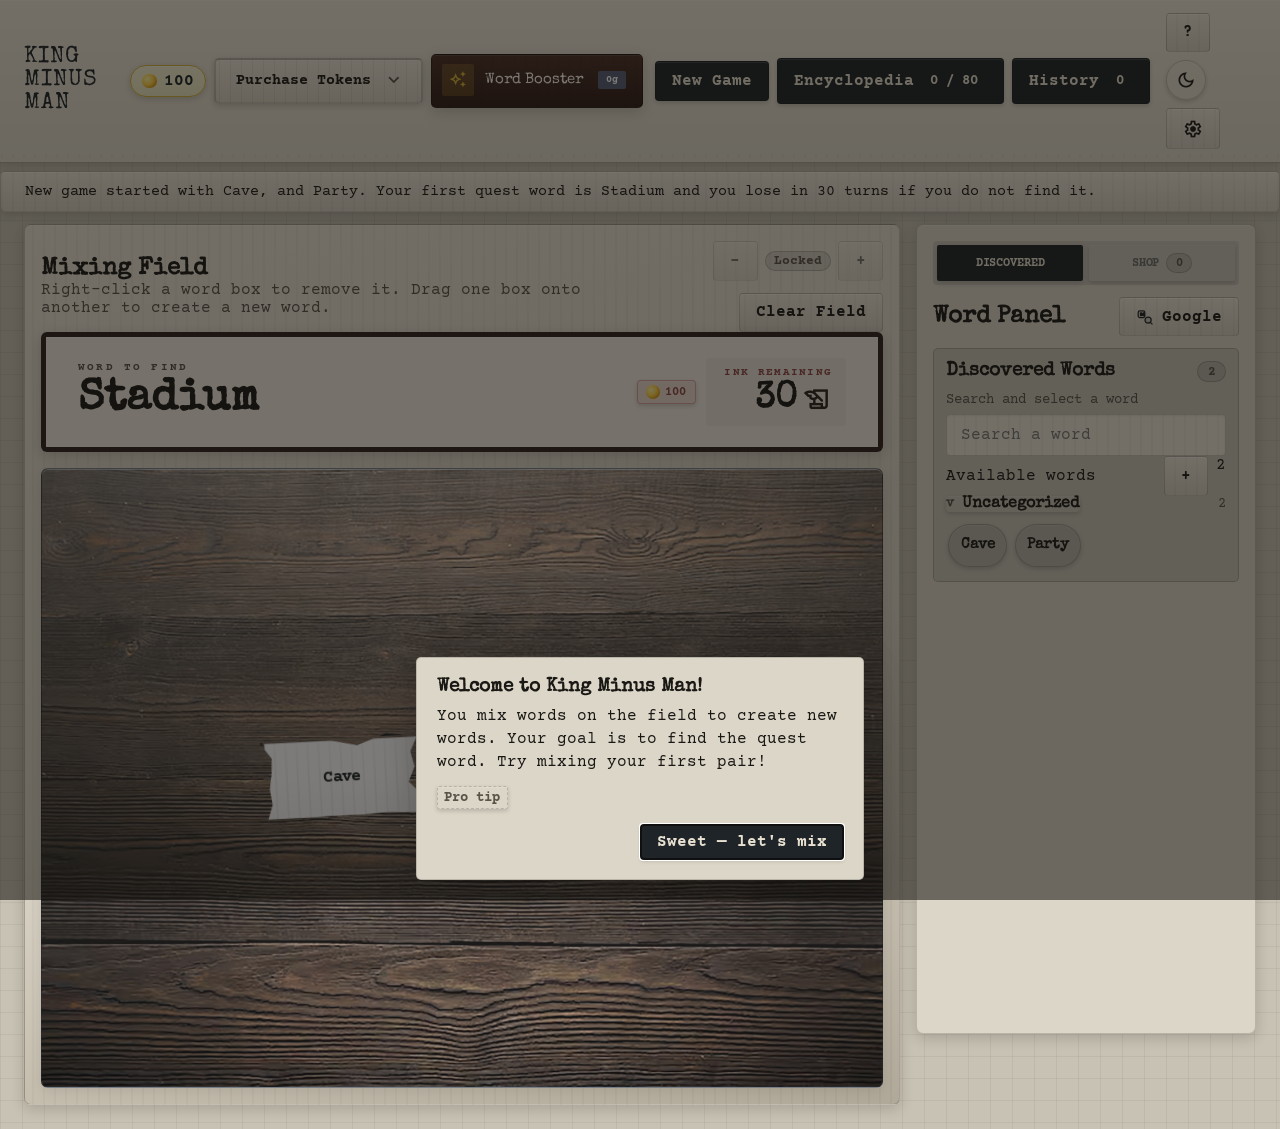
==== commit 7c644bf8: "boiii" ====
--- a/wordmath.html
+++ b/wordmath.html
@@ -322,13 +322,23 @@
           </label>
           <input id="wordmath-music-volume" type="range" min="0" max="100" step="1" value="50" data-settings-music-volume style="width:100%;max-width:22rem;margin-top:0.35rem;">
         </div>
-        <label class="settings-toggle" style="margin-bottom:1rem;">
-          <input type="checkbox" data-settings-quest-similarity-top-matches>
-          <span>
-            <strong data-i18n="settings.questSimilarityTopMatches">Quest similarity in top matches</strong>
-            <span class="settings-toggle-copy muted" data-i18n="settings.questSimilarityTopMatchesHint">Show a 0.0–1.0 cosine score next to each top match vs the current quest word (experimental).</span>
-          </span>
-        </label>
+        <div class="settings-tile-paper-block" style="margin-bottom:1rem;">
+          <p class="muted" style="margin:0 0 0.35rem;" data-i18n="settings.questSimilarityHeading">Quest similarity (top matches)</p>
+          <label class="settings-toggle" style="margin-bottom:0.65rem;">
+            <input type="checkbox" data-settings-quest-similarity-effects checked>
+            <span>
+              <strong data-i18n="settings.questSimilarityEffects">Warmth effects</strong>
+              <span class="settings-toggle-copy muted" data-i18n="settings.questSimilarityEffectsHint">Color and motion from cosine similarity vs the quest word.</span>
+            </span>
+          </label>
+          <label class="settings-toggle" style="margin-bottom:0;">
+            <input type="checkbox" data-settings-quest-similarity-coefficient>
+            <span>
+              <strong data-i18n="settings.questSimilarityCoefficient">Show similarity coefficient</strong>
+              <span class="settings-toggle-copy muted" data-i18n="settings.questSimilarityCoefficientHint">Append a 0.0–1.0 score next to each match. Experimental.</span>
+            </span>
+          </label>
+        </div>
         <div class="settings-quest-warmth-tools" style="margin-bottom:1rem;">
           <button
             type="button"
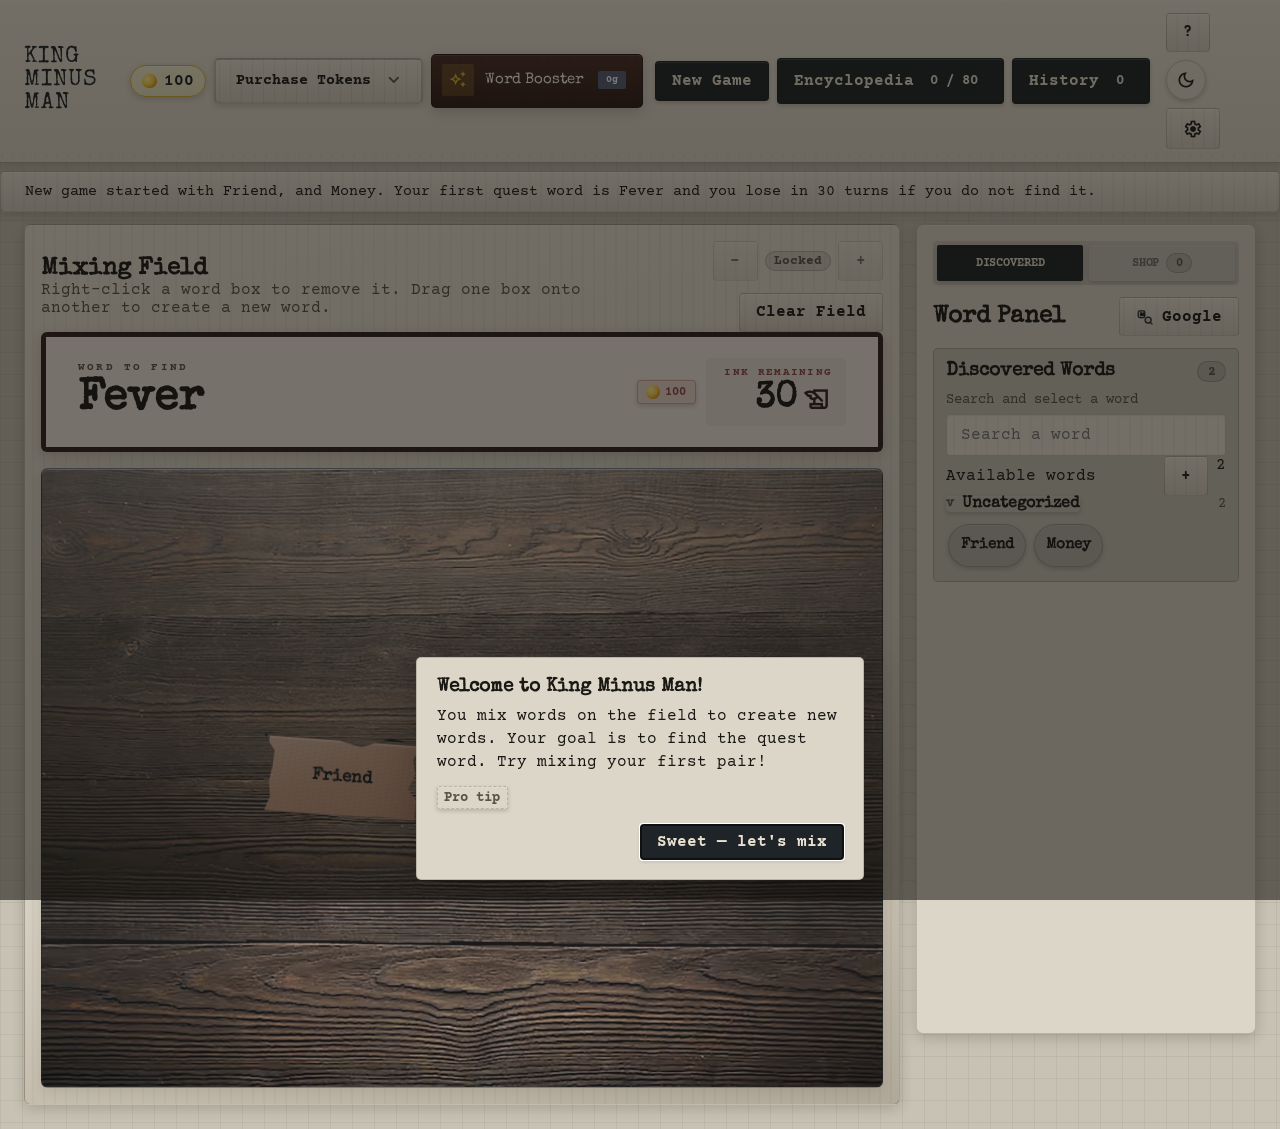
==== commit 2c5c0c2e: "noice" ====
--- a/wordmath.html
+++ b/wordmath.html
@@ -24,9 +24,9 @@
         document.documentElement.dataset.theme = t;
         var paper = localStorage.getItem('wordmath-tile-paper');
         if (paper === 'classic') paper = 'vanilla';
-        if (!paper) paper = 'receipt';
+        if (!paper) paper = 'kraft';
         var allowed = { vanilla:1, sticky:1, index:1, receipt:1, clip:1, kraft:1 };
-        document.documentElement.dataset.tilePaper = allowed[paper] ? paper : 'receipt';
+        document.documentElement.dataset.tilePaper = allowed[paper] ? paper : 'kraft';
         var pft = localStorage.getItem('wordmath-playfield-texture');
         if (pft !== '1' && pft !== '2' && pft !== '3' && pft !== '4') pft = '1';
         document.documentElement.dataset.playfieldTexture = pft;
--- a/wordmath_styles.css
+++ b/wordmath_styles.css
@@ -1932,21 +1932,29 @@
   color: var(--tile-tagged-text);
 }
 
-[data-theme="dark"][data-tile-paper="sticky"] .tile[data-kind="discovered"]:not([data-tagged="true"]) {
+[data-theme="dark"][data-tile-paper="sticky"]
+  .tile[data-kind="discovered"]:not([data-tagged="true"]):not([data-broad-choice="true"]) {
   background:
-    linear-gradient(165deg, rgba(255, 255, 255, 0.1) 0%, transparent 40%),
-    linear-gradient(145deg, #453815 0%, #2e240e 52%, #1f1908 100%);
-  border-color: rgba(220, 180, 90, 0.35);
-  box-shadow:
-    0 1px 0 rgba(255, 220, 150, 0.14) inset,
-    0 2px 6px rgba(0, 0, 0, 0.35),
-    0 14px 28px rgba(0, 0, 0, 0.48);
-}
-
-[data-theme="dark"][data-tile-paper="sticky"] .tile:hover {
+    linear-gradient(165deg, rgba(255, 255, 255, 0.55) 0%, transparent 42%),
+    linear-gradient(145deg, #fffef6 0%, #fff3c4 52%, #ffe08a 100%);
+  border-color: rgba(160, 110, 40, 0.42);
+  box-shadow:
+    0 1px 0 rgba(255, 255, 255, 0.75) inset,
+    0 2px 5px rgba(120, 80, 20, 0.1),
+    0 12px 22px rgba(90, 60, 15, 0.12);
+}
+
+[data-theme="dark"][data-tile-paper="sticky"] .tile[data-tagged="true"]:hover,
+[data-theme="dark"][data-tile-paper="sticky"] .tile[data-broad-choice="true"]:not([data-tagged="true"]):hover {
   box-shadow:
     0 1px 0 rgba(255, 220, 150, 0.14) inset,
     0 10px 22px rgba(0, 0, 0, 0.52);
+}
+
+[data-theme="dark"][data-tile-paper="sticky"] .tile:hover:not([data-tagged="true"]):not([data-broad-choice="true"]) {
+  box-shadow:
+    0 1px 0 rgba(255, 255, 255, 0.75) inset,
+    0 10px 22px rgba(90, 60, 15, 0.18);
 }
 
 [data-theme="dark"][data-tile-paper="sticky"] .tile[data-kind="discovered"][data-broad-choice="true"]:not([data-tagged="true"]) {
@@ -2032,17 +2040,21 @@
   color: var(--tile-tagged-text);
 }
 
-[data-theme="dark"][data-tile-paper="index"] .tile[data-kind="discovered"]:not([data-tagged="true"]) {
-  background-color: #262c38;
+[data-theme="dark"][data-tile-paper="index"]
+  .tile[data-kind="discovered"]:not([data-tagged="true"]):not([data-broad-choice="true"]) {
+  background-color: #f5f2e8;
   background-image:
-    linear-gradient(90deg, rgba(248, 113, 113, 0.32) 0 2px, transparent 2px),
-    repeating-linear-gradient(transparent 0 22px, rgba(255, 255, 255, 0.06) 22px 23px),
-    radial-gradient(circle at 15px 17px, rgba(0, 0, 0, 0.35) 0 4px, transparent 5px),
-    radial-gradient(circle at 15px 43px, rgba(0, 0, 0, 0.35) 0 4px, transparent 5px);
-  border-color: rgba(160, 170, 190, 0.35);
-  box-shadow:
-    0 1px 0 rgba(255, 255, 255, 0.06) inset,
-    0 14px 28px rgba(0, 0, 0, 0.45);
+    linear-gradient(90deg, rgba(200, 72, 72, 0.5) 0 2px, transparent 2px),
+    repeating-linear-gradient(transparent 0 22px, rgba(90, 85, 72, 0.12) 22px 23px),
+    radial-gradient(circle at 15px 17px, rgba(0, 0, 0, 0.07) 0 4px, transparent 5px),
+    radial-gradient(circle at 15px 43px, rgba(0, 0, 0, 0.07) 0 4px, transparent 5px);
+  background-size: 20px 100%, 100% 23px, 100% 100%, 100% 100%;
+  background-position: 14px 0, 0 9px, 0 0, 0 0;
+  background-repeat: no-repeat, repeat, no-repeat, no-repeat;
+  border-color: rgba(105, 95, 80, 0.38);
+  box-shadow:
+    0 1px 0 rgba(255, 255, 255, 0.92) inset,
+    0 9px 18px rgba(45, 38, 28, 0.11);
 }
 
 [data-theme="dark"][data-tile-paper="index"] .tile[data-kind="discovered"][data-broad-choice="true"]:not([data-tagged="true"]) {
@@ -2059,10 +2071,17 @@
     0 10px 22px rgba(45, 38, 28, 0.14);
 }
 
-[data-theme="dark"][data-tile-paper="index"] .tile:hover {
+[data-theme="dark"][data-tile-paper="index"] .tile[data-tagged="true"]:hover,
+[data-theme="dark"][data-tile-paper="index"] .tile[data-broad-choice="true"]:not([data-tagged="true"]):hover {
   box-shadow:
     0 1px 0 rgba(255, 255, 255, 0.06) inset,
     0 14px 28px rgba(0, 0, 0, 0.5);
+}
+
+[data-theme="dark"][data-tile-paper="index"] .tile:hover:not([data-tagged="true"]):not([data-broad-choice="true"]) {
+  box-shadow:
+    0 1px 0 rgba(255, 255, 255, 0.92) inset,
+    0 10px 22px rgba(45, 38, 28, 0.14);
 }
 
 [data-tile-paper="receipt"] .tile {
@@ -2143,19 +2162,22 @@
   color: var(--tile-tagged-text);
 }
 
-[data-theme="dark"][data-tile-paper="receipt"] .tile[data-kind="discovered"]:not([data-tagged="true"]) {
+[data-theme="dark"][data-tile-paper="receipt"]
+  .tile[data-kind="discovered"]:not([data-tagged="true"]):not([data-broad-choice="true"]) {
   background:
     repeating-linear-gradient(
       90deg,
       transparent 0 5px,
-      rgba(255, 255, 255, 0.14) 5px 6px,
+      rgba(0, 0, 0, 0.09) 5px 6px,
       transparent 6px 11px
     ),
-    linear-gradient(180deg, #2a2e36 0%, #1e2228 100%);
-  border-color: rgba(255, 255, 255, 0.12);
-  box-shadow:
-    0 1px 0 rgba(255, 255, 255, 0.05) inset,
-    0 14px 26px rgba(0, 0, 0, 0.5);
+    linear-gradient(180deg, #fdfdfd 0%, #efefef 100%);
+  background-size: 11px 4px, 100% 100%;
+  background-position: center calc(100% - 5px), 0 0;
+  border-color: rgba(0, 0, 0, 0.12);
+  box-shadow:
+    0 1px 0 rgba(255, 255, 255, 0.85) inset,
+    0 10px 18px rgba(0, 0, 0, 0.08);
 }
 
 [data-theme="dark"][data-tile-paper="receipt"] .tile[data-kind="discovered"][data-broad-choice="true"]:not([data-tagged="true"]) {
@@ -2176,10 +2198,17 @@
     0 10px 20px rgba(0, 0, 0, 0.1);
 }
 
-[data-theme="dark"][data-tile-paper="receipt"] .tile:hover {
+[data-theme="dark"][data-tile-paper="receipt"] .tile[data-tagged="true"]:hover,
+[data-theme="dark"][data-tile-paper="receipt"] .tile[data-broad-choice="true"]:not([data-tagged="true"]):hover {
   box-shadow:
     0 1px 0 rgba(255, 255, 255, 0.05) inset,
     0 14px 28px rgba(0, 0, 0, 0.52);
+}
+
+[data-theme="dark"][data-tile-paper="receipt"] .tile:hover:not([data-tagged="true"]):not([data-broad-choice="true"]) {
+  box-shadow:
+    0 1px 0 rgba(255, 255, 255, 0.85) inset,
+    0 10px 20px rgba(0, 0, 0, 0.1);
 }
 
 [data-tile-paper="clip"] .tile {
@@ -2210,8 +2239,9 @@
   color: var(--tile-tagged-text);
 }
 
-[data-theme="dark"][data-tile-paper="clip"] .tile[data-kind="discovered"]:not([data-tagged="true"]) {
-  background: linear-gradient(108deg, #3a3530 0%, #28241f 50%, #1a1714 100%);
+[data-theme="dark"][data-tile-paper="clip"]
+  .tile[data-kind="discovered"]:not([data-tagged="true"]):not([data-broad-choice="true"]) {
+  background: linear-gradient(108deg, #fffdfa 0%, #ebe6dc 42%, #d8d2c6 100%);
 }
 
 [data-theme="dark"][data-tile-paper="clip"] .tile[data-kind="discovered"][data-broad-choice="true"]:not([data-tagged="true"]) {
@@ -2276,15 +2306,16 @@
   color: var(--tile-tagged-text);
 }
 
-[data-theme="dark"][data-tile-paper="kraft"] .tile[data-kind="discovered"]:not([data-tagged="true"]) {
+[data-theme="dark"][data-tile-paper="kraft"]
+  .tile[data-kind="discovered"]:not([data-tagged="true"]):not([data-broad-choice="true"]) {
   background:
-    repeating-linear-gradient(-14deg, transparent 0 3px, rgba(0, 0, 0, 0.12) 3px 4px),
-    repeating-linear-gradient(96deg, transparent 0 5px, rgba(0, 0, 0, 0.1) 5px 6px),
-    linear-gradient(158deg, #4a3d2c 0%, #352a1e 50%, #241a12 100%);
-  border-color: rgba(200, 170, 130, 0.25);
-  box-shadow:
-    0 2px 1px rgba(255, 230, 200, 0.06) inset,
-    0 14px 28px rgba(0, 0, 0, 0.48);
+    repeating-linear-gradient(-14deg, transparent 0 3px, rgba(50, 35, 18, 0.045) 3px 4px),
+    repeating-linear-gradient(96deg, transparent 0 5px, rgba(45, 32, 16, 0.035) 5px 6px),
+    linear-gradient(158deg, #dcc9aa 0%, #c7ad88 45%, #b89b76 100%);
+  border-color: rgba(88, 68, 45, 0.48);
+  box-shadow:
+    0 2px 1px rgba(255, 250, 240, 0.32) inset,
+    0 10px 20px rgba(55, 40, 22, 0.2);
 }
 
 [data-theme="dark"][data-tile-paper="kraft"] .tile[data-kind="discovered"][data-broad-choice="true"]:not([data-tagged="true"]) {
@@ -2301,10 +2332,28 @@
     0 12px 22px rgba(55, 40, 22, 0.24);
 }
 
-[data-theme="dark"][data-tile-paper="kraft"] .tile:hover {
+[data-theme="dark"][data-tile-paper="kraft"] .tile[data-tagged="true"]:hover,
+[data-theme="dark"][data-tile-paper="kraft"] .tile[data-broad-choice="true"]:not([data-tagged="true"]):hover {
   box-shadow:
     0 2px 1px rgba(255, 230, 200, 0.06) inset,
     0 14px 30px rgba(0, 0, 0, 0.52);
+}
+
+[data-theme="dark"][data-tile-paper="kraft"] .tile:hover:not([data-tagged="true"]):not([data-broad-choice="true"]) {
+  box-shadow:
+    0 2px 1px rgba(255, 250, 240, 0.32) inset,
+    0 12px 22px rgba(55, 40, 22, 0.24);
+}
+
+/* Light paper scraps in dark UI: use dark ink (global --tile-text is pale for slate tiles). */
+[data-theme="dark"][data-tile-paper]:not([data-tile-paper="vanilla"])
+  .tile[data-kind="discovered"]:not([data-tagged="true"]):not([data-broad-choice="true"]) .tile-word {
+  color: #1a1814;
+}
+
+[data-theme="dark"][data-tile-paper]:not([data-tile-paper="vanilla"])
+  .tile[data-kind="discovered"]:not([data-tagged="true"]):not([data-broad-choice="true"]) .tile-meta {
+  color: #5a5348;
 }
 
 /*
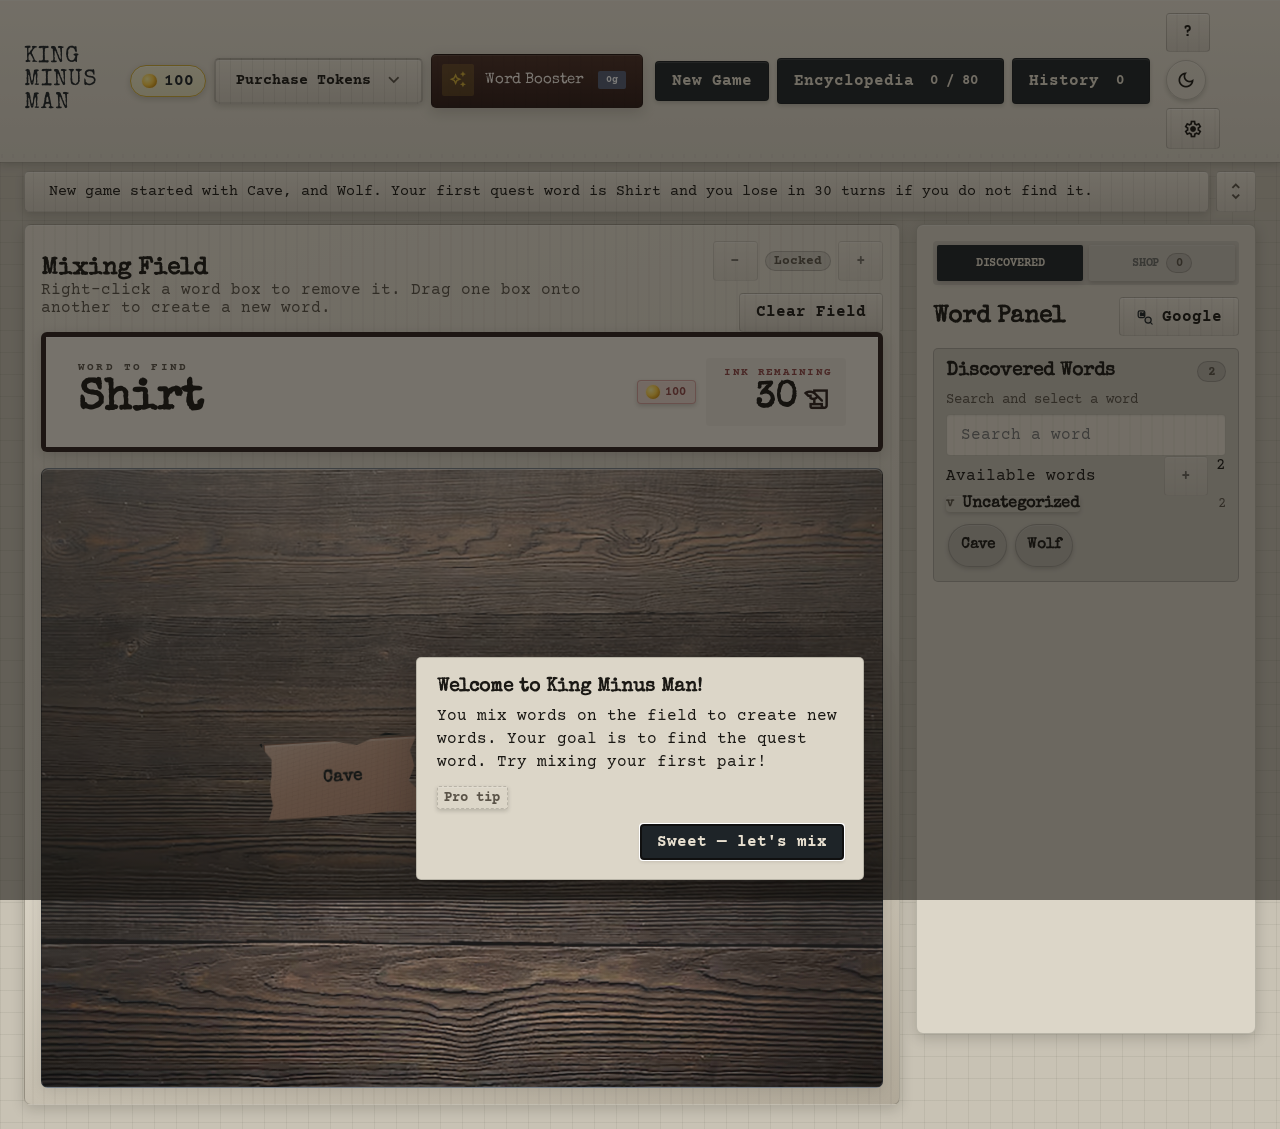
==== commit f42017d7: "ye" ====
--- a/wordmath.html
+++ b/wordmath.html
@@ -82,8 +82,13 @@
         </div>
       </header>
 
-      <div class="status-pill" data-status data-state="ok" data-i18n="status.initial">
-        Drop a word onto the field to start mixing.
+      <div class="status-pill-shell">
+        <div class="status-pill" data-status data-state="ok" data-i18n="status.initial" role="status" aria-live="polite" aria-atomic="true">
+          Drop a word onto the field to start mixing.
+        </div>
+        <button type="button" class="status-history-open ghost-button" data-action="open-status-history" data-i18n-aria="status.openHistoryAria" aria-label="Open notification history" aria-expanded="false">
+          <span class="material-symbols-outlined status-history-open-icon" aria-hidden="true">unfold_more</span>
+        </button>
       </div>
 
       <div class="token-dock-outer" data-token-dock-outer hidden>
@@ -265,6 +270,19 @@
       </section>
     </div>
 
+    <div class="modal-backdrop" data-status-history-modal hidden>
+      <section class="modal-card status-history-modal-card" role="dialog" aria-modal="true" aria-labelledby="status-history-title">
+        <div class="modal-head">
+          <div>
+            <h2 id="status-history-title" data-i18n="modal.statusHistoryTitle">Notification history</h2>
+            <p class="muted" data-i18n="modal.statusHistoryHint">Last 50 messages from the status bar.</p>
+          </div>
+          <button type="button" class="ghost-button" data-action="close-status-history" data-i18n="modal.close">Close</button>
+        </div>
+        <div class="status-history-list" data-status-history-list></div>
+      </section>
+    </div>
+
     <div class="modal-backdrop" data-genealogy-modal hidden>
       <section class="modal-card genealogy-modal-card" role="dialog" aria-modal="true" aria-labelledby="genealogy-title">
         <div class="modal-head">
--- a/wordmath_styles.css
+++ b/wordmath_styles.css
@@ -662,10 +662,45 @@
 
 /* --- Status Pill ------------------------------------------------------- */
 
-.status-pill {
+.status-pill-shell {
   box-sizing: border-box;
   max-width: 1420px;
   margin: 0.5rem auto 0.75rem;
+  padding: 0 1.5rem;
+  display: flex;
+  align-items: stretch;
+  gap: 0.45rem;
+}
+
+.status-pill-shell .status-pill {
+  flex: 1;
+  min-width: 0;
+}
+
+.status-pill-shell .status-history-open.ghost-button {
+  flex-shrink: 0;
+  display: inline-flex;
+  align-items: center;
+  justify-content: center;
+  min-width: 2.5rem;
+  padding: 0.35rem 0.45rem;
+  color: var(--text-muted);
+}
+
+.status-pill-shell .status-history-open.ghost-button:hover {
+  color: var(--text);
+  border-color: var(--accent);
+}
+
+.status-history-open-icon {
+  font-size: 1.35rem;
+  line-height: 1;
+}
+
+.status-pill {
+  box-sizing: border-box;
+  max-width: none;
+  margin: 0;
   padding: 0.7rem 1.5rem;
   border-radius: var(--radius-lg);
   border: 1px solid var(--border);
@@ -694,6 +729,61 @@
 .status-pill[data-state="error"] {
   background: var(--bad-bg);
   border-color: var(--bad-border);
+}
+
+.status-pill .status-coin-gold {
+  color: #9a6b00;
+  font-weight: 800;
+  letter-spacing: 0.01em;
+  text-shadow:
+    0 0 10px rgba(255, 200, 90, 0.55),
+    0 1px 0 rgba(255, 248, 210, 0.55);
+}
+
+[data-theme="dark"] .status-pill .status-coin-gold {
+  color: #ffcf4a;
+  text-shadow:
+    0 0 12px rgba(255, 200, 70, 0.65),
+    0 1px 2px rgba(60, 40, 0, 0.85);
+}
+
+.status-pill[data-state="reward"] .status-coin-gold {
+  color: #7a5200;
+}
+
+[data-theme="dark"] .status-pill[data-state="reward"] .status-coin-gold {
+  color: #ffe066;
+}
+
+@keyframes coin-counter-gain-pop {
+  0% {
+    transform: scale(1) rotate(0deg);
+  }
+  18% {
+    transform: scale(1.14) rotate(-2.5deg);
+  }
+  40% {
+    transform: scale(1.08) rotate(1.8deg);
+  }
+  62% {
+    transform: scale(1.04) rotate(-0.8deg);
+  }
+  82% {
+    transform: scale(1.02) rotate(0.4deg);
+  }
+  100% {
+    transform: scale(1) rotate(0deg);
+  }
+}
+
+.topbar-coin-counter.coin-counter-gain-pulse {
+  animation: coin-counter-gain-pop 0.58s cubic-bezier(0.33, 1.45, 0.55, 1) both;
+}
+
+@media (prefers-reduced-motion: reduce) {
+  .topbar-coin-counter.coin-counter-gain-pulse {
+    animation: none;
+  }
 }
 
 /* --- Token dock (under status pill, sticky with top bar) --------------- */
@@ -3792,6 +3882,84 @@
   font-size: 0.85rem;
 }
 
+.status-history-modal-card {
+  width: min(720px, 100%);
+}
+
+.status-history-list {
+  display: flex;
+  flex-direction: column;
+  gap: 0.6rem;
+  margin-top: 0.85rem;
+  max-height: min(52vh, 24rem);
+  overflow: auto;
+  padding-right: 0.15rem;
+}
+
+.status-history-empty {
+  margin: 0.25rem 0 0;
+}
+
+.status-history-item {
+  padding: 0.65rem 0.8rem;
+  border-radius: var(--radius-lg);
+  border: 1px solid var(--border);
+  background: var(--primary-faint);
+  font-size: 0.9rem;
+  line-height: 1.45;
+}
+
+.status-history-item-meta {
+  font-size: 0.75rem;
+  font-variant-numeric: tabular-nums;
+  color: var(--text-muted);
+  margin-bottom: 0.35rem;
+}
+
+.status-history-item-text {
+  min-width: 0;
+  word-break: break-word;
+}
+
+.status-history-item[data-state="success"] {
+  border-color: var(--good-border);
+  background: var(--good-bg);
+}
+
+.status-history-item[data-state="reward"] {
+  border-color: var(--reward-border);
+  background: var(--reward-bg);
+}
+
+.status-history-item[data-state="error"] {
+  border-color: var(--bad-border);
+  background: var(--bad-bg);
+}
+
+.status-history-item .status-coin-gold {
+  color: #9a6b00;
+  font-weight: 800;
+  letter-spacing: 0.01em;
+  text-shadow:
+    0 0 10px rgba(255, 200, 90, 0.5),
+    0 1px 0 rgba(255, 248, 210, 0.45);
+}
+
+[data-theme="dark"] .status-history-item .status-coin-gold {
+  color: #ffcf4a;
+  text-shadow:
+    0 0 12px rgba(255, 200, 70, 0.6),
+    0 1px 2px rgba(60, 40, 0, 0.85);
+}
+
+.status-history-item[data-state="reward"] .status-coin-gold {
+  color: #7a5200;
+}
+
+[data-theme="dark"] .status-history-item[data-state="reward"] .status-coin-gold {
+  color: #ffe066;
+}
+
 .genealogy-modal-card {
   max-width: 36rem;
   width: min(36rem, 94vw);
